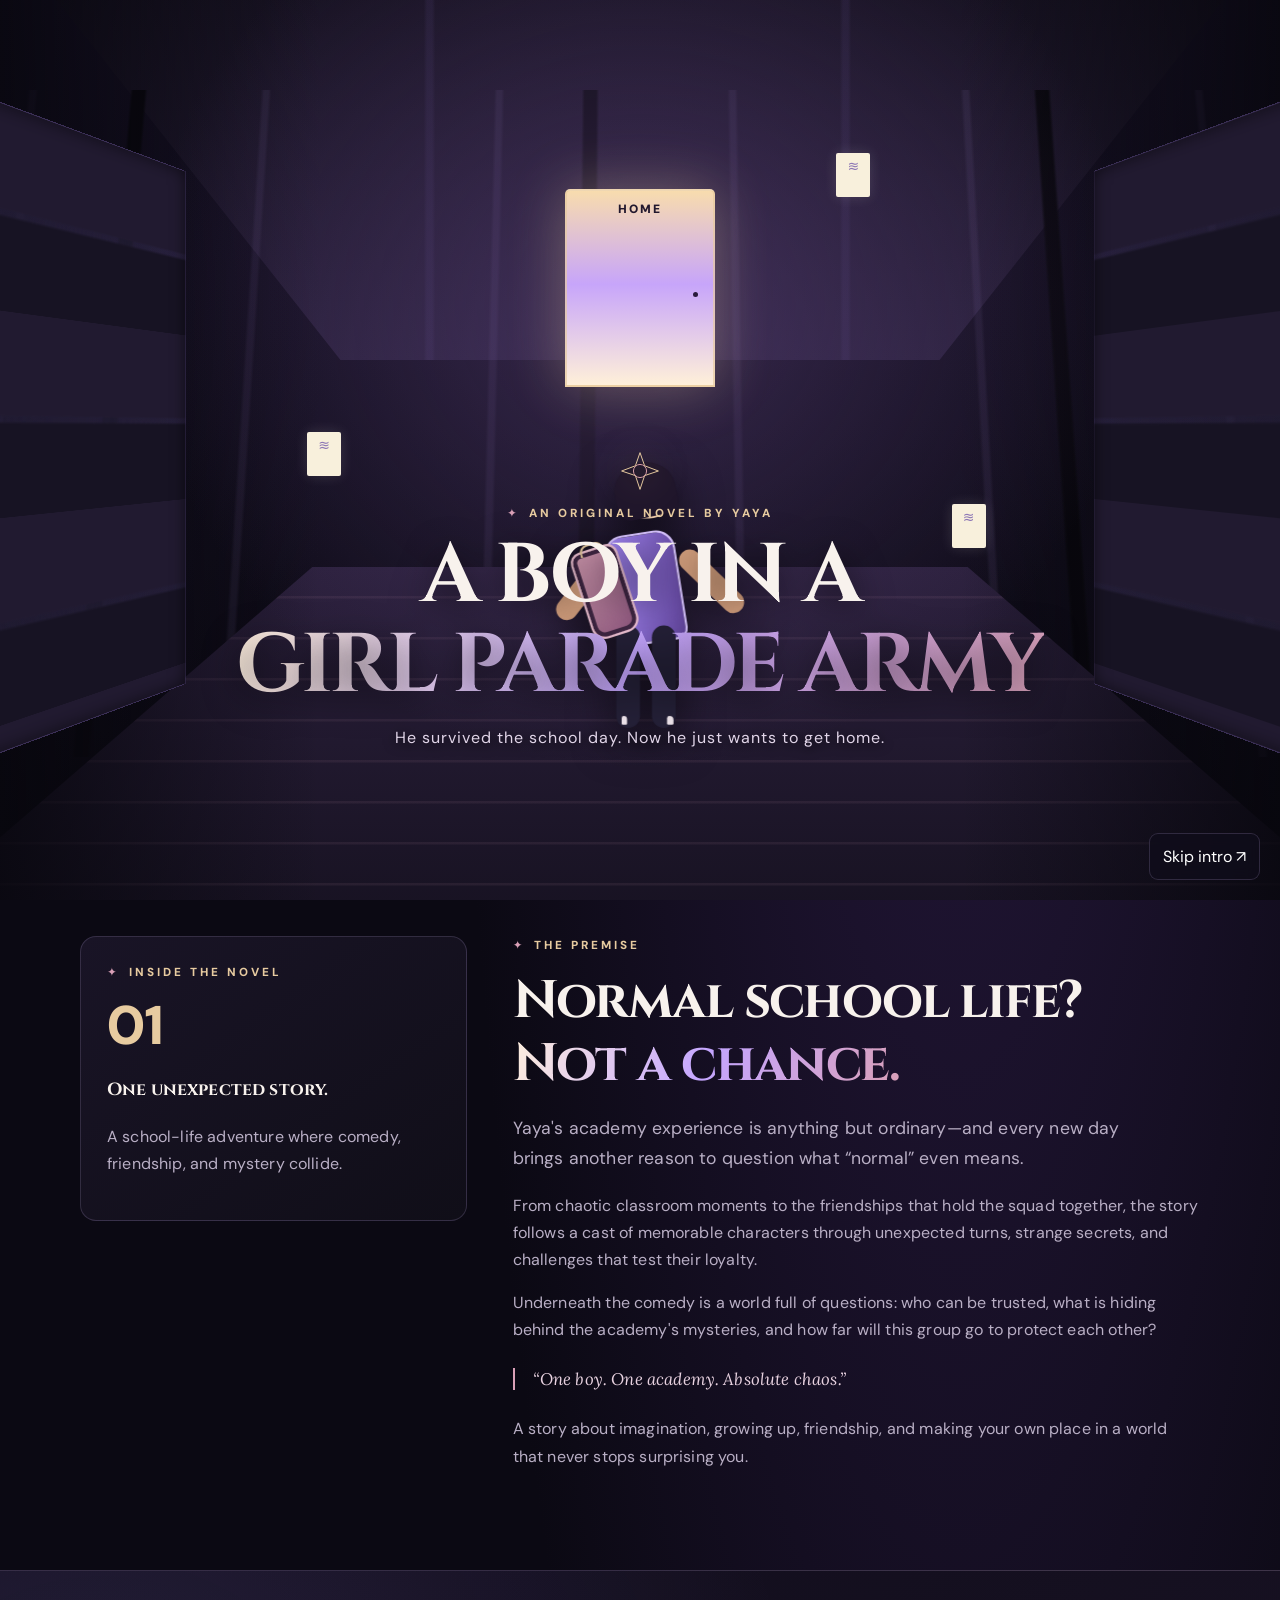
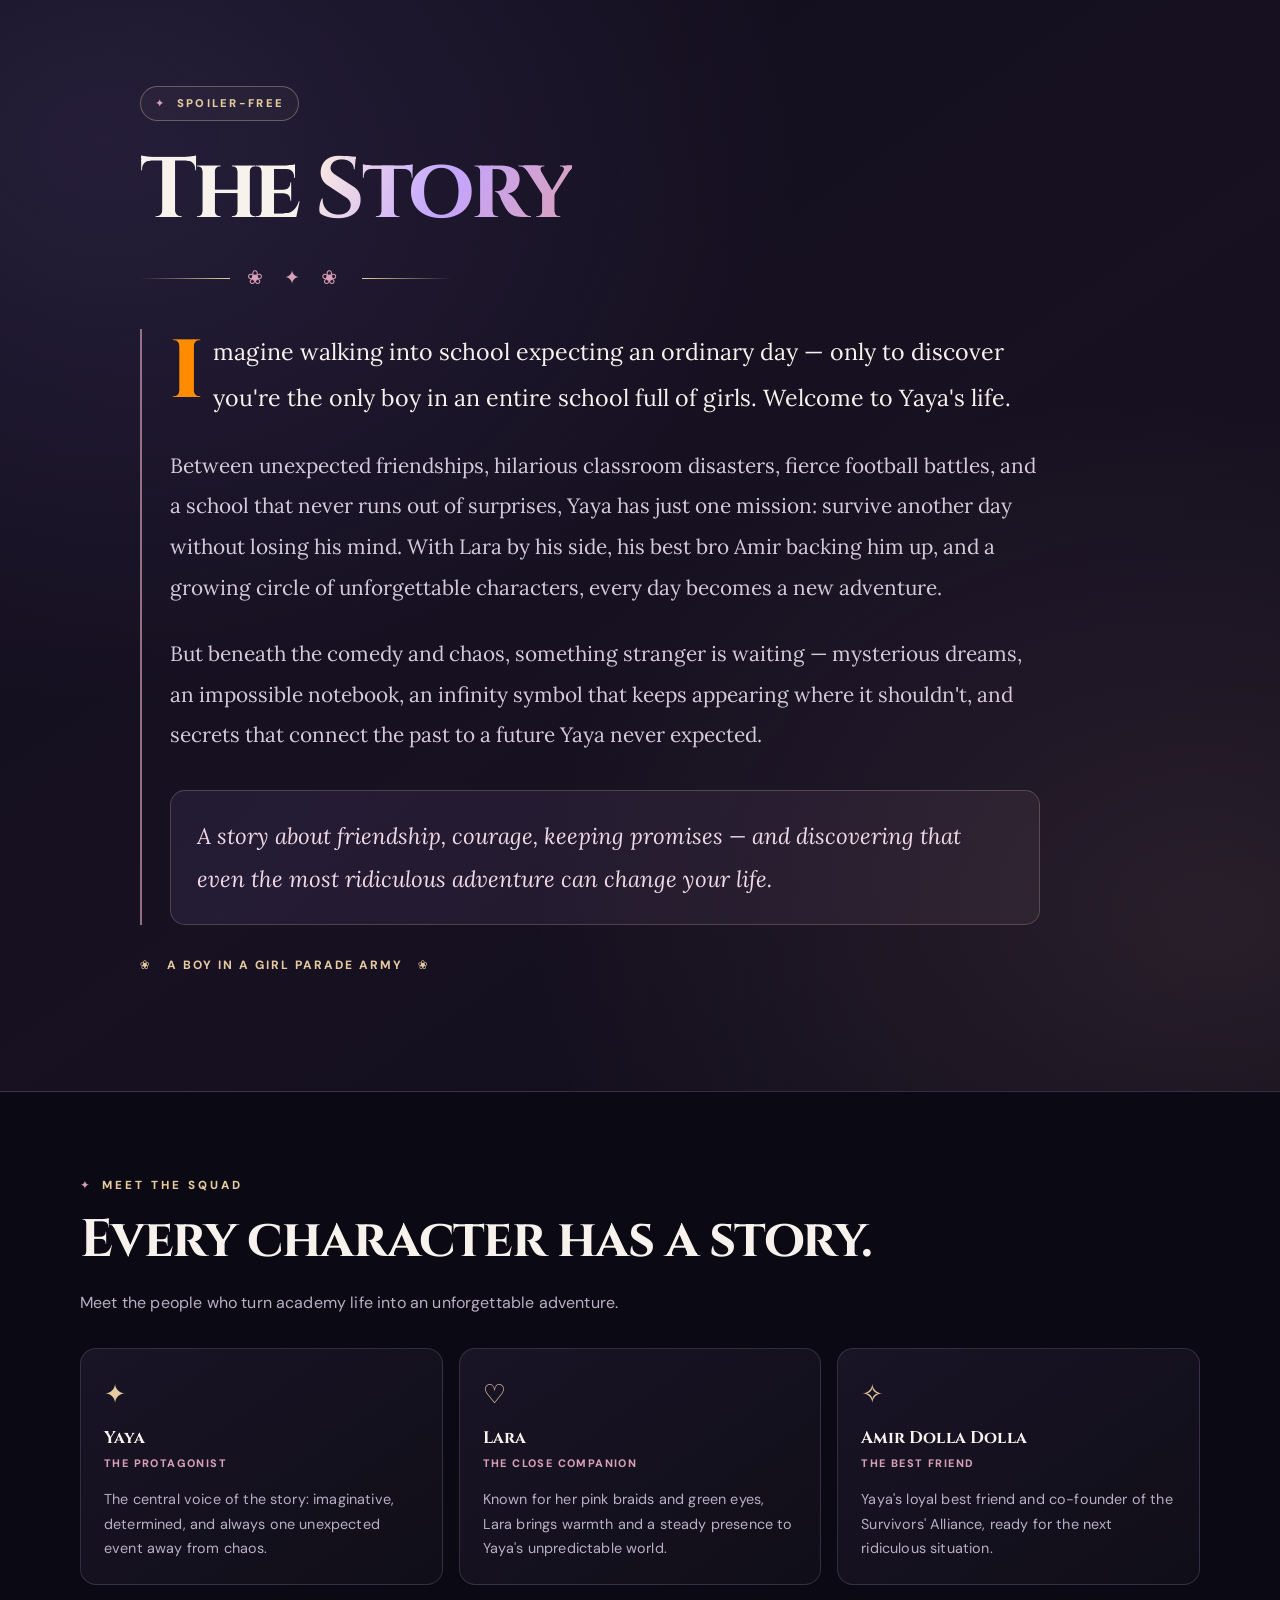
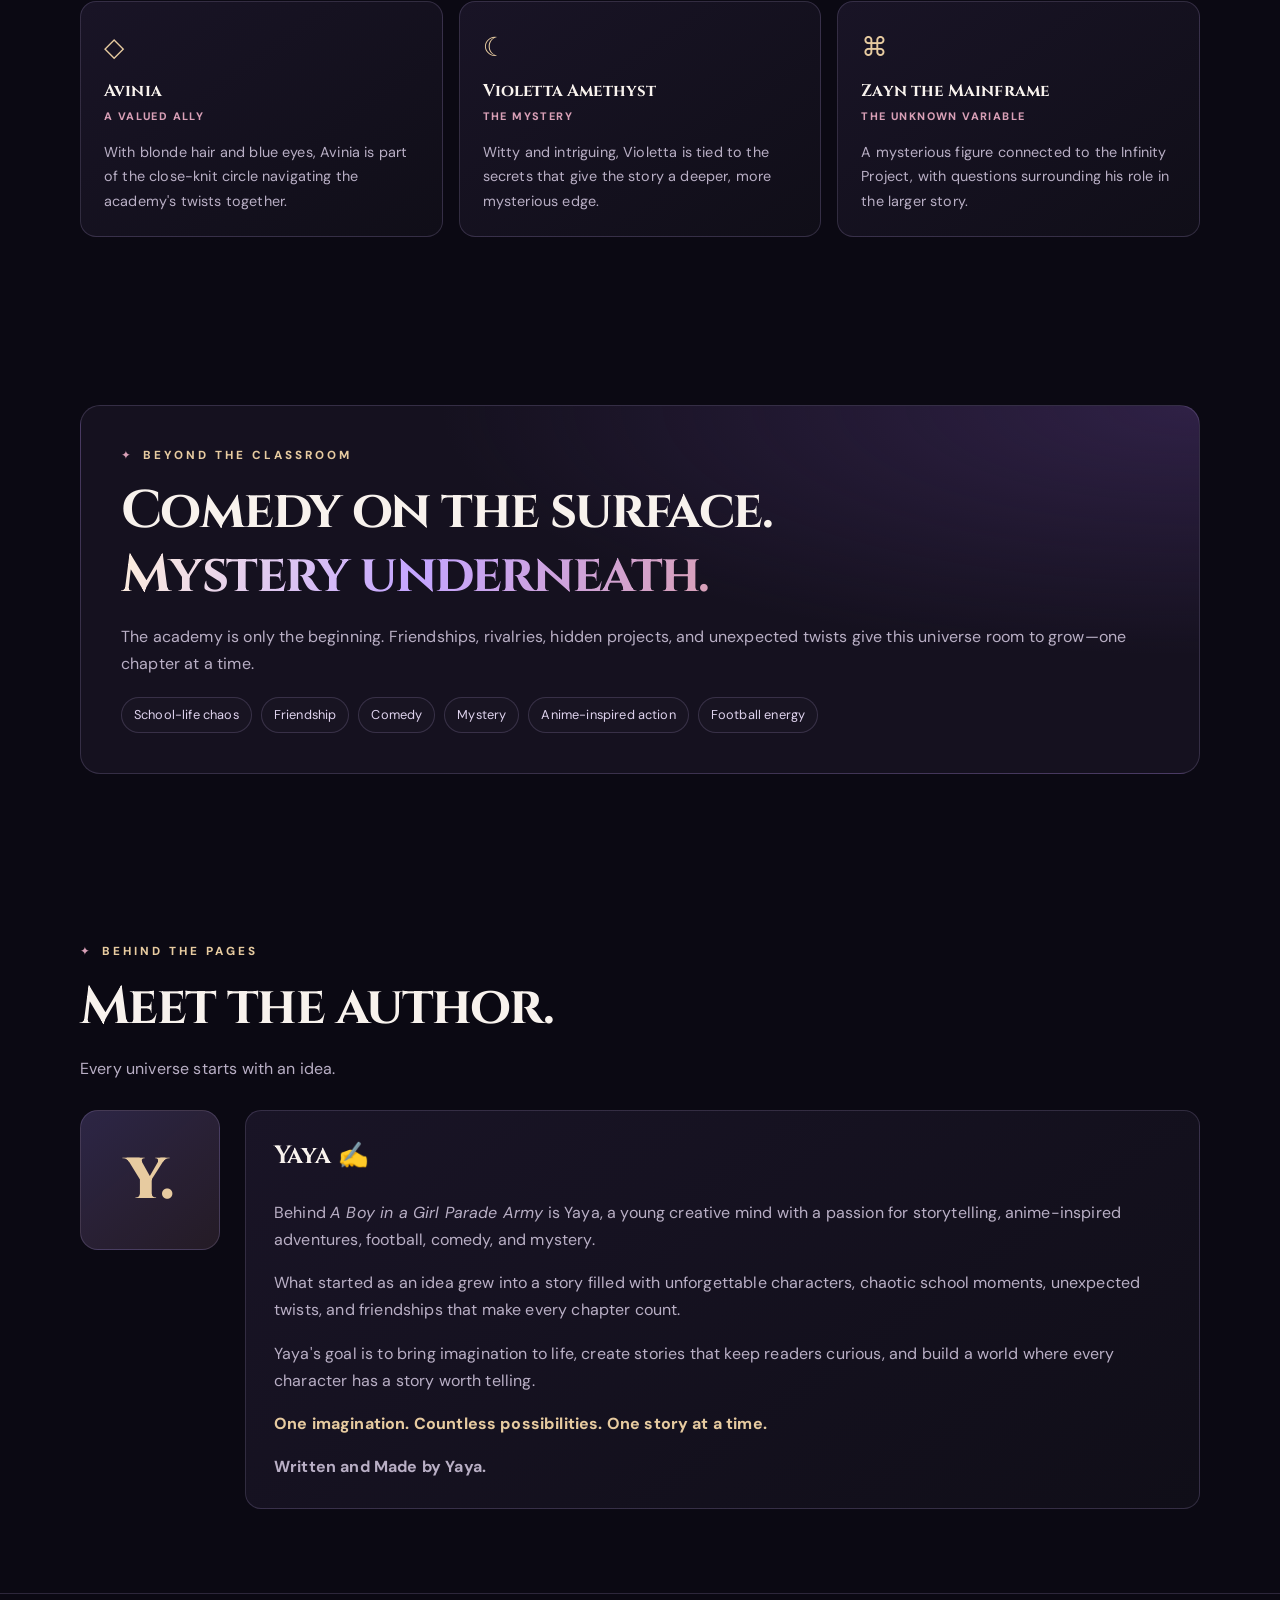
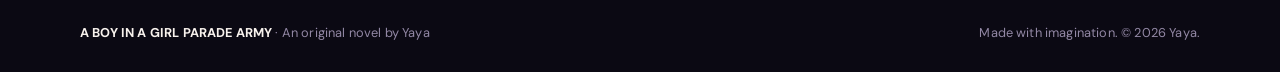
==== index.html @ f84a1a1e "Initial commit: A Boy in a Girl Parade Army" ====
<!doctype html>
<html lang="en">
<head>
  <meta charset="UTF-8">
  <meta name="viewport" content="width=device-width, initial-scale=1">
  <meta name="theme-color" content="#0b0913">
  <meta name="description" content="Enter A Boy in a Girl Parade Army, an original anime-inspired school-life, comedy, friendship and mystery novel by Yaya.">
  <meta property="og:type" content="website">
  <meta property="og:title" content="A Boy in a Girl Parade Army | Yaya">
  <meta property="og:description" content="One boy. One academy. Absolute chaos. Discover the story, meet the squad, and explore the mysteries behind the academy.">
  <meta property="og:image" content="cover.jpg">
  <meta name="color-scheme" content="dark">
  <title>A Boy in a Girl Parade Army | Yaya</title>
  <link rel="icon" type="image/svg+xml" href="data:image/svg+xml,%3Csvg xmlns='http://www.w3.org/2000/svg' viewBox='0 0 64 64'%3E%3Crect width='64' height='64' rx='16' fill='%230b0913'/%3E%3Crect x='1' y='1' width='62' height='62' rx='15' fill='none' stroke='%23e7cba0' stroke-opacity='.65'/%3E%3Cpath d='M32 20 C22 7 9 20 18 30 L32 44 L46 30 C55 20 42 7 32 20Z' fill='none' stroke='%23c7a5fa' stroke-width='4' stroke-linecap='round' stroke-linejoin='round'/%3E%3Cpath d='M32 13 L35 21 L43 24 L35 27 L32 35 L29 27 L21 24 L29 21Z' fill='%23e7cba0'/%3E%3Ccircle cx='47' cy='45' r='3' fill='%23e9a6cf'/%3E%3C/svg%3E">
  <link rel="preconnect" href="https://fonts.googleapis.com">
  <link rel="preconnect" href="https://fonts.gstatic.com" crossorigin>
  <link href="https://fonts.googleapis.com/css2?family=Cinzel:wght@500;600;700;800;900&family=DM+Sans:wght@400;500;600;700;800;900&family=Lora:ital,wght@0,400;0,500;0,600;0,700;1,400;1,500;1,600&display=swap" rel="stylesheet">
  <style>
    :root{color-scheme:dark;--bg:#0b0913;--panel:#15111f;--panel2:#1c1729;--purple:#a78bfa;--rose:#d9a0b7;--gold:#e7cba0;--text:#f8f2ed;--muted:#b9afc5;--border:rgba(215,190,255,.17);--display:'Cinzel',Georgia,serif;--story:'Lora',Georgia,serif;--ui:'DM Sans',system-ui,sans-serif;--max:1120px;--nav-h:78px}
    *,*::before,*::after{box-sizing:border-box}
    html{scroll-behavior:smooth;scroll-padding-top:calc(var(--nav-h) + 16px);scrollbar-width:thin;scrollbar-color:#b99aff #100d1b}
    body{margin:0;background:radial-gradient(ellipse at 75% 0%,#26183d 0,transparent 38%),var(--bg);color:var(--text);font-family:var(--ui);font-size:16px;line-height:1.7;letter-spacing:.01em;-webkit-font-smoothing:antialiased}
    body::selection{background:#ff8c42;color:#171717}::selection{background:#ff8c42;color:#171717}::-webkit-scrollbar{width:10px}::-webkit-scrollbar-track{background:#100d1b}::-webkit-scrollbar-thumb{background:linear-gradient(#a78bfa,#e9a6cf);border:2px solid #100d1b;border-radius:20px}
    a{color:inherit;text-decoration:none}button{font:inherit}button,a{-webkit-tap-highlight-color:transparent}button:focus-visible,a:focus-visible{outline:2px solid var(--gold);outline-offset:4px}img{max-width:100%}.container{width:min(var(--max),90%);margin-inline:auto}.skip-link{position:fixed;top:10px;left:10px;z-index:1000;padding:10px 14px;background:var(--gold);color:#17121e;border-radius:8px;transform:translateY(-160%)}.skip-link:focus{transform:translateY(0)}
    .reading-progress{position:fixed;inset:0 auto auto 0;width:0;height:3px;z-index:1000;background:linear-gradient(90deg,var(--purple),#f0abcf);box-shadow:0 0 12px #a78bfa80;pointer-events:none}
    header{position:sticky;top:0;z-index:100;background:rgba(11,9,19,.88);border-bottom:1px solid var(--border);backdrop-filter:blur(16px);-webkit-backdrop-filter:blur(16px)}nav{min-height:var(--nav-h);display:flex;align-items:center;justify-content:space-between;gap:24px}
    .logo{display:inline-flex;flex-direction:column;gap:0;font-family:var(--display);font-size:clamp(.7rem,1.25vw,.94rem);font-weight:900;line-height:1.25;letter-spacing:.105em;white-space:nowrap}.logo-top{color:var(--text)}.logo-bottom{color:var(--rose);font-size:.82em;letter-spacing:.2em}.navlinks{display:flex;align-items:center;gap:clamp(14px,2.2vw,27px);color:var(--muted);font-size:.87rem;font-weight:600}.navlinks a{transition:color .2s}.navlinks a:hover,.navlinks a[aria-current="location"]{color:var(--gold)}.menu{display:none;border:1px solid var(--border);border-radius:10px;padding:8px 12px;background:#ffffff06;color:var(--text);cursor:pointer}
    .hero{position:relative;padding:clamp(64px,9vw,110px) 0 90px;overflow:hidden}.hero::before{content:"";position:absolute;inset:0;pointer-events:none;background:radial-gradient(ellipse at 0 40%,rgba(167,139,250,.08),transparent 45%)}.hero-grid{position:relative;display:grid;grid-template-columns:1.15fr .85fr;gap:clamp(28px,5vw,64px);align-items:center}.eyebrow{color:var(--gold);text-transform:uppercase;letter-spacing:3px;font-size:.73rem;font-weight:800}.eyebrow::before{content:"✦";margin-right:9px;color:var(--rose)}h1,.intro-title,.section-title{font-family:var(--display);font-weight:700;text-wrap:balance}h1{font-size:clamp(2.6rem,6vw,5.4rem);line-height:1.08;letter-spacing:-.045em;margin:22px 0}.gradient{color:var(--purple);background:linear-gradient(110deg,#fff0dd,#c4a5ff,var(--rose));-webkit-background-clip:text;background-clip:text;-webkit-text-fill-color:transparent}.lead{color:var(--muted);font-size:clamp(1rem,1.4vw,1.1rem);max-width:610px}.actions{display:flex;gap:12px;flex-wrap:wrap;margin-top:28px}.btn{display:inline-flex;align-items:center;justify-content:center;gap:8px;padding:12px 18px;border:1px solid var(--border);border-radius:10px;font-weight:750;transition:transform .2s,border-color .2s,background .2s}.btn:hover{transform:translateY(-2px)}.primary{background:linear-gradient(120deg,#7951c8,#a078d6);border-color:transparent;color:white;box-shadow:0 8px 25px #7951c82c}.primary:hover{background:linear-gradient(120deg,#8a63d8,#b08ae2)}.secondary{background:rgba(255,255,255,.025)}.secondary:hover{border-color:#a78bfa88}.meta{color:var(--muted);font-size:.8rem;margin-top:26px}.cover-wrap{position:relative;display:grid;place-items:center;padding:24px}.cover-wrap::before{content:"";position:absolute;inset:6%;border-radius:50%;background:radial-gradient(circle,rgba(167,139,250,.27),transparent 68%);filter:blur(6px)}.cover{position:relative;width:min(100%,350px);aspect-ratio:2/3;border-radius:8px;overflow:hidden;border:1px solid rgba(231,203,160,.45);background:linear-gradient(145deg,#241936,#100d18);box-shadow:0 30px 75px #0009;transform:rotate(1.5deg);transition:transform .35s}.cover:hover{transform:rotate(0) translateY(-5px)}.cover img{width:100%;height:100%;object-fit:cover;display:block}.cover-fallback{display:none;position:absolute;inset:0;padding:28px;text-align:center;place-items:center;background:radial-gradient(circle at 50% 25%,#49306c,#100d18 68%)}.cover-fallback strong{font:800 clamp(1.5rem,3vw,2.2rem)/1.2 var(--display);display:block}.cover-fallback span{display:block;color:var(--gold);letter-spacing:3px;font-size:.7rem;margin-top:20px}
    section{padding:clamp(58px,7vw,84px) 0}.section-title{font-size:clamp(2rem,4.4vw,3.3rem);line-height:1.2;letter-spacing:-.03em;margin:14px 0}.section-intro{color:var(--muted);max-width:690px}.story-grid{display:grid;grid-template-columns:.72fr 1.28fr;gap:clamp(25px,4vw,46px);align-items:start}.info-box,.character,.author-box{border:1px solid var(--border);background:linear-gradient(145deg,#191426,#100e18);border-radius:16px}.info-box{padding:26px}.number{color:var(--gold);font-size:3.4rem;font-weight:850;line-height:1.2;margin-top:10px}.info-box h3{font-family:var(--display);font-size:1.1rem}.info-box p,p{color:var(--muted)}.quote{border-left:2px solid var(--rose);padding-left:18px;color:#e8d2e0;margin:25px 0;font:italic 1.05rem var(--story)}
    #blurb{position:relative;padding:clamp(70px,9vw,115px) 0;overflow:hidden;border-block:1px solid var(--border);background:radial-gradient(ellipse at 8% 15%,rgba(167,139,250,.13),transparent 42%),radial-gradient(ellipse at 95% 85%,rgba(217,160,169,.11),transparent 40%),linear-gradient(145deg,#100d1b,#171122 55%,#100d19)}.blurb-inner{max-width:1000px;margin-inline:auto}.blurb-label{display:inline-flex;align-items:center;gap:10px;padding:7px 14px;border:1px solid #e7cba059;border-radius:50px;color:var(--gold);background:#e7cba009;font-size:.7rem;font-weight:850;letter-spacing:2.3px;text-transform:uppercase}.blurb-label::before{content:"✦";color:var(--rose)}#blurb .section-title{margin:25px 0 18px;font-size:clamp(2.8rem,6.7vw,5.5rem);line-height:1.06;letter-spacing:-.04em}.blurb-divider{display:flex;align-items:center;gap:17px;width:fit-content;margin:25px 0 35px;color:var(--rose);font-size:1.2rem;letter-spacing:8px}.blurb-divider::before,.blurb-divider::after{content:"";width:clamp(30px,8vw,90px);height:1px;background:linear-gradient(90deg,transparent,var(--gold))}.blurb-divider::after{transform:rotate(180deg)}.blurb-copy{max-width:900px;padding-left:28px;border-left:2px solid #d9a0b7a6;font-family:var(--story)}.blurb-copy p{margin:0 0 26px;color:#d4cada;font-size:clamp(1.05rem,1.65vw,1.3rem);line-height:1.95;letter-spacing:0}.blurb-copy p:last-child{margin-bottom:0}.blurb-copy .blurb-opening{color:var(--text);font-size:clamp(1.15rem,2vw,1.45rem)}.orange-i{float:left;color:#ff8c00;font-family:var(--display);font-size:3.55em;font-weight:800;line-height:.95;margin:.06em .12em 0 0}.blurb-copy .blurb-ending{margin-top:34px;padding:23px 26px;border:1px solid #e7cba03b;border-radius:15px;color:#f0d8e5;background:linear-gradient(120deg,#a78bfa17,#d9a0a912);font-size:clamp(1.08rem,1.8vw,1.4rem);font-style:italic}.blurb-bottom{margin-top:30px;color:var(--gold);font-size:.75rem;font-weight:750;letter-spacing:2px;text-transform:uppercase}
    .characters{display:grid;grid-template-columns:repeat(3,minmax(0,1fr));gap:16px;margin-top:32px}.character{padding:23px;min-width:0;transition:transform .22s,border-color .22s,background .22s}.character:hover{transform:translateY(-4px);border-color:#a78bfa80;background:linear-gradient(145deg,#201832,#100e18)}.symbol{font-size:1.65rem;color:var(--gold)}.character h3,.author-box h3{font-family:var(--display);line-height:1.4}.character h3{font-size:1.05rem;margin:10px 0 4px}.role{font-size:.68rem;color:var(--rose);letter-spacing:1.4px;text-transform:uppercase;font-weight:800}.character p{font-size:.9rem;margin-bottom:0}.mystery{border:1px solid var(--border);border-radius:20px;padding:clamp(25px,4vw,40px);background:radial-gradient(ellipse at 100% 0%,#49306c80,transparent 48%),var(--panel)}.tags{display:flex;gap:9px;flex-wrap:wrap;margin-top:20px}.tag{border:1px solid var(--border);border-radius:30px;padding:6px 12px;color:#dfd3ee;font-size:.8rem;background:#ffffff04}.author-grid{display:grid;grid-template-columns:140px minmax(0,1fr);gap:25px;align-items:start;margin-top:28px}.monogram{aspect-ratio:1;display:grid;place-items:center;border-radius:18px;background:linear-gradient(140deg,#a78bfa38,#d9a0a920);border:1px solid var(--border);color:var(--gold);font:900 3.6rem var(--display)}.author-box{padding:28px}.author-box h3{margin-top:0;font-size:1.55rem}.author-box p:last-child{margin-bottom:0}footer{border-top:1px solid var(--border);padding:28px 0;font-size:.8rem;color:#9388a5}footer .container{display:flex;justify-content:space-between;gap:12px;flex-wrap:wrap}footer strong{color:var(--text)}
    /* Cinematic story splash: pack, run, escape the noise, finally get home */
    #intro{position:fixed;inset:0;z-index:500;display:grid;place-items:center;overflow:hidden;text-align:center;padding:clamp(18px,4vw,36px);background:#090811;isolation:isolate;transition:opacity .7s,visibility .7s}
    #intro.done{opacity:0;visibility:hidden;pointer-events:none}
    .intro-scene{position:absolute;inset:0;overflow:hidden;background:linear-gradient(180deg,#171126 0%,#100d1a 62%,#08070e 100%);z-index:-1}
    .hall-glow{position:absolute;inset:0;background:radial-gradient(ellipse at 50% 34%,#59407888,transparent 55%),linear-gradient(90deg,#08070ed9,transparent 25%,transparent 75%,#08070ed9)}
    .hall-ceiling{position:absolute;left:-15%;right:-15%;top:-35%;height:75%;background:repeating-linear-gradient(90deg,transparent 0 12%,#a78bfa12 12.2% 12.5%,transparent 12.7% 25%),linear-gradient(#08070c,#29203b);clip-path:polygon(0 0,100% 0,68% 100%,32% 100%)}
    .hall-floor{position:absolute;left:-30%;right:-30%;bottom:-30%;height:67%;background:repeating-linear-gradient(0deg,transparent 0 38px,#d9a0b715 39px 41px),linear-gradient(180deg,#2b203c,#09080f);clip-path:polygon(34% 0,66% 0,100% 100%,0 100%);animation:floorRush 1.05s linear infinite}
    .hallway-doors{position:absolute;inset:8% -10% 18%;background:repeating-linear-gradient(90deg,transparent 0 8%,#c4a5ff14 8.2% 8.5%,transparent 8.7% 16%),repeating-linear-gradient(90deg,transparent 0 15%,#08070c 15.2% 16%,transparent 16.2% 31%);transform:perspective(320px) rotateX(3deg);animation:doorsRush 1.8s linear infinite}
    .exit-door{position:absolute;left:50%;top:21%;width:clamp(72px,13vw,150px);height:clamp(105px,22vh,220px);transform:translateX(-50%);border:2px solid #e7cba0aa;border-radius:5px 5px 0 0;background:linear-gradient(180deg,#f8dcae,#c7a5fa 48%,#fff0d9);box-shadow:0 0 55px #e7cba055;animation:homeDoor 7.4s both}
    .exit-door:before{content:"HOME";position:absolute;top:10px;left:0;right:0;color:#22182e;font:900 clamp(8px,1.1vw,12px) var(--ui);letter-spacing:2px}
    .exit-door:after{content:"";position:absolute;right:10%;top:52%;width:5px;height:5px;border-radius:50%;background:#2a1b3c}
    .locker{position:absolute;top:15%;bottom:20%;width:18%;border:1px solid #a78bfa32;background:repeating-linear-gradient(180deg,#211a30 0 16%,#a78bfa24 16.4% 17%,#171323 17.5% 32%);box-shadow:inset 0 0 18px #0008}
    .locker.left{left:-2%;transform:perspective(240px) rotateY(17deg)}.locker.right{right:-2%;transform:perspective(240px) rotateY(-17deg)}
    .thought{position:absolute;top:15%;padding:8px 13px;border:1px solid #d9a0b76b;border-radius:18px;background:#130f20d9;color:#f8eaf3;font-size:clamp(.62rem,1.3vw,.85rem);font-weight:800;letter-spacing:1px;box-shadow:0 8px 30px #0006;animation:thoughtPanic 5.8s both}
    .thought.one{left:9%;--tilt:-9deg}.thought.two{right:8%;top:29%;--tilt:8deg;animation-delay:.5s}.thought.three{left:15%;top:43%;--tilt:5deg;animation-delay:1s}
    .runner{position:absolute;left:50%;bottom:17%;width:clamp(80px,15vw,150px);height:clamp(150px,30vh,270px);transform:translateX(-50%);animation:runnerEscape 7.4s both;filter:drop-shadow(0 12px 20px #0009)}
    .runner-head{position:absolute;z-index:3;left:38%;top:2%;width:31%;aspect-ratio:1;border-radius:46% 48% 44% 45%;background:#d6a17f;border:2px solid #f4d0ad;box-shadow:inset -7px -3px #8d5a59}
    .runner-hair{position:absolute;z-index:4;left:34%;top:0;width:38%;height:19%;border-radius:55% 55% 20% 25%;background:#20162b;transform:rotate(-12deg)}
    .runner-body{position:absolute;left:31%;top:24%;width:44%;height:38%;border-radius:18px 18px 10px 10px;background:linear-gradient(100deg,#a78bfa,#62459c);border:2px solid #d8c4ff;transform:rotate(-9deg)}
    .runner-bag{position:absolute;z-index:2;left:13%;top:29%;width:30%;height:31%;border-radius:10px 10px 13px 13px;background:linear-gradient(135deg,#d9a0b7,#8d557d);border:2px solid #f2c5d7;transform:rotate(-18deg);box-shadow:inset 0 0 0 4px #402744}
    .runner-bag:before{content:"";position:absolute;left:23%;right:23%;top:-9%;height:14%;border:2px solid #e7cba0;border-bottom:0;border-radius:8px 8px 0 0}
    .runner-arm{position:absolute;top:31%;width:13%;height:28%;border-radius:20px;background:#d6a17f;transform-origin:top center}
    .runner-arm.left{left:25%;transform:rotate(38deg);animation:armLeft .38s ease-in-out infinite alternate}.runner-arm.right{right:18%;transform:rotate(-46deg);animation:armRight .38s ease-in-out infinite alternate}
    .runner-leg{position:absolute;top:56%;width:15%;height:35%;border-radius:12px;background:#242037;transform-origin:top center}.runner-leg.left{left:35%;animation:legLeft .36s ease-in-out infinite alternate}.runner-leg.right{left:57%;animation:legRight .36s ease-in-out infinite alternate}
    .runner-shoe{position:absolute;bottom:3%;width:24%;height:8%;border-radius:9px 15px 5px 5px;background:#f0e6ed}.runner-shoe.left{left:24%}.runner-shoe.right{right:11%}
    .flying-paper{position:absolute;width:clamp(18px,3vw,34px);height:clamp(24px,4vw,44px);background:#f8f0dc;border-radius:2px;box-shadow:0 0 14px #fff2;animation:paperFly 2.2s ease-in-out infinite}
    .flying-paper:after{content:"≋";color:#8d77b5;font-size:14px;display:block;margin-top:2px}
    .paper-a{left:24%;top:48%;animation-delay:-.7s}.paper-b{right:23%;top:56%;animation-delay:-1.4s}.paper-c{right:32%;top:17%;animation-delay:-.2s}
    .packing-card{position:absolute;left:50%;top:50%;width:min(84vw,560px);transform:translate(-50%,-50%);padding:16px 22px;border:1px solid #d9a0b75c;border-radius:16px;background:#0c0917df;backdrop-filter:blur(10px);box-shadow:0 20px 70px #0008;animation:packingBeat 7.4s both}
    .packing-card .packing-label{color:var(--gold);font-size:.7rem;font-weight:900;letter-spacing:3px;text-transform:uppercase}
    .packing-card .packing-line{margin-top:5px;color:#fff0f5;font:800 clamp(1.15rem,3vw,2rem)/1.25 var(--display);letter-spacing:.02em}
    .packing-card .packing-small{margin-top:5px;color:#c8bbd8;font-size:.78rem;letter-spacing:.7px}
    .intro-inner{position:relative;z-index:5;max-width:900px;padding-top:min(37vh,300px);opacity:0;animation:titleArrive 7.4s both}
    .intro-icon{width:42px;height:42px;color:var(--gold);margin-bottom:4px;filter:drop-shadow(0 0 18px #e7cba080)}
    .intro-title{font-size:clamp(2rem,7.4vw,5.2rem);line-height:1.08;letter-spacing:-.04em;margin:8px 0 12px;text-shadow:0 8px 35px #0009}
    .intro-sub{color:#e1d5e8;letter-spacing:1px;text-shadow:0 2px 12px #000}
    .skip{position:absolute;z-index:10;right:20px;bottom:20px;background:#100d1bcc;color:white;border:1px solid var(--border);border-radius:9px;padding:9px 13px;cursor:pointer;backdrop-filter:blur(8px)}
    @keyframes floorRush{from{background-position:0 0}to{background-position:0 82px}}
    @keyframes doorsRush{0%{transform:perspective(320px) rotateX(3deg) scale(1)}100%{transform:perspective(320px) rotateX(3deg) scale(1.12)}}
    @keyframes homeDoor{0%,58%{opacity:0;transform:translateX(-50%) scale(.55)}72%{opacity:1;transform:translateX(-50%) scale(1.15)}100%{opacity:1;transform:translateX(-50%) scale(1)}}
    @keyframes runnerEscape{0%,16%{transform:translateX(-50%) translateY(8px) scale(.82);opacity:0}24%{opacity:1}35%,60%{transform:translateX(-50%) translateY(0) scale(1)}78%{transform:translateX(-50%) translateY(-8px) scale(1.08)}100%{transform:translateX(-50%) translateY(-4px) scale(1.08)}}
    @keyframes armLeft{to{transform:rotate(-35deg)}}@keyframes armRight{to{transform:rotate(30deg)}}@keyframes legLeft{to{transform:rotate(-32deg)}}@keyframes legRight{to{transform:rotate(38deg)}}
    @keyframes paperFly{0%,100%{transform:translate(0,0) rotate(0);opacity:.15}50%{transform:translate(-38px,-55px) rotate(35deg);opacity:1}}
    @keyframes thoughtPanic{0%,15%{opacity:0;transform:scale(.65) rotate(var(--tilt,0deg))}25%,60%{opacity:1;transform:scale(1) rotate(var(--tilt,0deg))}78%,100%{opacity:0;transform:scale(.75) rotate(var(--tilt,0deg))}}
    @keyframes packingBeat{0%,15%{opacity:1;transform:translate(-50%,-50%) scale(1)}22%,35%{opacity:0;transform:translate(-50%,-50%) scale(.88)}100%{opacity:0;transform:translate(-50%,-50%) scale(.88)}}
    @keyframes titleArrive{0%,68%{opacity:0;transform:translateY(24px) scale(.96)}80%,100%{opacity:1;transform:translateY(0) scale(1)}}
    @media(max-width:620px){.packing-card{top:43%;padding:13px 15px}.intro-inner{padding-top:46vh}.intro-icon{width:32px;height:32px}.thought.one{left:4%}.thought.two{right:4%}.thought.three{left:6%}.runner{bottom:16%}.intro-title{font-size:clamp(1.8rem,8.2vw,3.3rem)}}
    @media(prefers-reduced-motion:reduce){#intro .hall-floor,#intro .hallway-doors,#intro .exit-door,#intro .runner,#intro .thought,#intro .flying-paper,#intro .packing-card,#intro .intro-inner,#intro .runner-arm,#intro .runner-leg{animation:none!important}#intro .packing-card{opacity:0}#intro .intro-inner{opacity:1;transform:none}}

    .reveal{opacity:0;transform:translateY(14px);transition:opacity .65s ease,transform .65s ease}.reveal.show{opacity:1;transform:none}
    @media(max-width:850px){:root{--nav-h:72px}.hero-grid{grid-template-columns:1fr;gap:28px}.hero-copy{max-width:720px}.cover-wrap{max-width:450px;margin:auto}.story-grid{grid-template-columns:1fr}.info-box{max-width:none}.characters{grid-template-columns:repeat(2,minmax(0,1fr))}.navlinks{gap:14px;font-size:.8rem}}
    @media(max-width:620px){.container{width:91%}.logo{font-size:.66rem;letter-spacing:.08em}.logo-bottom{letter-spacing:.14em}.menu{display:block;flex-shrink:0}.navlinks{display:none;position:absolute;top:calc(var(--nav-h) - 1px);left:0;right:0;padding:20px 5%;background:rgba(11,9,19,.98);border-bottom:1px solid var(--border);flex-direction:column;align-items:stretch;gap:0;font-size:.95rem}.navlinks.open{display:flex}.navlinks a{padding:10px 0}.hero{padding:55px 0}.hero-grid{gap:22px}h1{font-size:clamp(2.25rem,10.5vw,3.6rem);letter-spacing:-.04em}.cover-wrap{padding:14px}.cover{width:min(78%,320px)}section{padding:58px 0}.section-title{letter-spacing:-.025em}.characters{grid-template-columns:1fr}.author-grid{grid-template-columns:1fr}.monogram{width:100px}.mystery{padding:25px}#blurb{padding:65px 0 75px}#blurb .section-title{letter-spacing:-.03em}.blurb-copy{padding-left:18px}.blurb-copy p{font-size:1.04rem;line-height:1.85;margin-bottom:22px}.blurb-copy .blurb-opening{font-size:1.16rem}.orange-i{font-size:3.1em}.blurb-copy .blurb-ending{padding:18px}.author-box{padding:22px}footer .container{display:block}footer .container span{display:block;margin:5px 0}}
    @media(max-width:360px){.logo{font-size:.58rem}.logo-bottom{letter-spacing:.1em}.actions .btn{width:100%}.intro-title{letter-spacing:-.05em}}
    @media(prefers-reduced-motion:reduce){*,*::before,*::after{animation:none!important;scroll-behavior:auto!important;transition:none!important}.reveal{opacity:1;transform:none}.cover{transform:none}}
  </style>
</head>
<body>
  <a class="skip-link" href="#main">Skip to content</a>
  <div class="reading-progress" id="readingProgress" aria-hidden="true"></div>
  <div id="intro" aria-label="Cinematic intro: Yaya packs his bag, races through the school, and finally gets home">
    <div class="intro-scene" aria-hidden="true">
      <div class="hall-ceiling"></div><div class="hallway-doors"></div><div class="hall-floor"></div><div class="hall-glow"></div>
      <div class="locker left"></div><div class="locker right"></div><div class="exit-door"></div>
      <div class="thought one">HOME. NOW.</div><div class="thought two">WHY IS IT SO LOUD?</div><div class="thought three">JUST GET TO THE EXIT!</div>
      <div class="flying-paper paper-a"></div><div class="flying-paper paper-b"></div><div class="flying-paper paper-c"></div>
      <div class="runner">
        <div class="runner-bag"></div><div class="runner-head"></div><div class="runner-hair"></div><div class="runner-body"></div>
        <div class="runner-arm left"></div><div class="runner-arm right"></div><div class="runner-leg left"><div class="runner-shoe left"></div></div><div class="runner-leg right"><div class="runner-shoe right"></div></div>
      </div>
      <div class="packing-card"><div class="packing-label">MISSION: GET HOME</div><div class="packing-line">PACK THE BAG. RUN FOR IT.</div><div class="packing-small">Books? Check. Phone? Check. Sanity? ...loading.</div></div>
    </div>
    <div class="intro-inner">
      <svg class="intro-icon" viewBox="0 0 64 64" fill="none" aria-hidden="true"><path d="M32 4 39 24 60 32 39 39 32 60 25 39 4 32 25 24 32 4Z" stroke="currentColor" stroke-width="1.5"/><circle cx="32" cy="32" r="10" stroke="#d9a0a9" stroke-width="1.5"/></svg>
      <div class="eyebrow">An original novel by Yaya</div><h2 class="intro-title">A BOY IN A<br><span class="gradient">GIRL PARADE ARMY</span></h2><div class="intro-sub">He survived the school day. Now he just wants to get home.</div>
    </div>
    <button class="skip" id="skip" type="button">Skip intro ↗</button>
  </div>
  <header><nav class="container" aria-label="Main navigation">
    <a class="logo" href="#home" aria-label="A Boy in a Girl Parade Army — Home"><span class="logo-top">A BOY IN A</span><span class="logo-bottom">GIRL PARADE ARMY</span></a>
    <button class="menu" id="menu" type="button" aria-expanded="false" aria-controls="links">Menu ☰</button>
    <div class="navlinks" id="links"><a href="#story">The Story</a><a href="#blurb">The Blurb</a><a href="#characters">Characters</a><a href="#world">The World</a><a href="#author">The Author</a></div>
  </nav></header>
  <main id="main">
    <section class="hero" id="home"><div class="container hero-grid">
      <div class="hero-copy reveal"><div class="eyebrow">An anime-inspired novel</div><h1>A BOY IN A <span class="gradient">GIRL PARADE ARMY</span></h1><p class="lead">One boy. One academy. Absolute chaos. Step into a story of unpredictable school days, unforgettable friendships, hilarious moments, and mysteries waiting to be uncovered.</p><div class="actions"><a class="btn primary" href="#story">Explore the story <span aria-hidden="true">↗</span></a><a class="btn secondary" href="#characters">Meet the characters</a></div><div class="meta">✦ Original story &nbsp;·&nbsp; Anime-inspired &nbsp;·&nbsp; Created by Yaya</div></div>
      <div class="cover-wrap reveal"><div class="cover"><img id="coverImage" src="cover.jpg" alt="Cover artwork for A Boy in a Girl Parade Army" width="900" height="1350"><div class="cover-fallback" id="coverFallback"><div><strong>A BOY IN A<br><span class="gradient">GIRL PARADE ARMY</span></strong><span>AN ORIGINAL NOVEL BY YAYA</span></div></div></div></div>
    </div></section>
    <section id="story"><div class="container story-grid">
      <aside class="info-box reveal"><div class="eyebrow">Inside the novel</div><div class="number">01</div><h3>One unexpected story.</h3><p>A school-life adventure where comedy, friendship, and mystery collide.</p></aside>
      <div class="reveal"><div class="eyebrow">The premise</div><h2 class="section-title">Normal school life?<br><span class="gradient">Not a chance.</span></h2><p class="lead">Yaya's academy experience is anything but ordinary—and every new day brings another reason to question what “normal” even means.</p><p>From chaotic classroom moments to the friendships that hold the squad together, the story follows a cast of memorable characters through unexpected turns, strange secrets, and challenges that test their loyalty.</p><p>Underneath the comedy is a world full of questions: who can be trusted, what is hiding behind the academy's mysteries, and how far will this group go to protect each other?</p><div class="quote">“One boy. One academy. Absolute chaos.”</div><p>A story about imagination, growing up, friendship, and making your own place in a world that never stops surprising you.</p></div>
    </div></section>
    <section id="blurb" aria-labelledby="blurb-title"><div class="container"><div class="blurb-inner reveal"><div class="blurb-label">Spoiler-free</div><h2 class="section-title" id="blurb-title">The <span class="gradient">Story</span></h2><div class="blurb-divider" aria-hidden="true">❀ ✦ ❀</div><div class="blurb-copy">
      <p class="blurb-opening"><span class="orange-i" aria-hidden="true">I</span><span class="sr-only" style="position:absolute;width:1px;height:1px;padding:0;margin:-1px;overflow:hidden;clip:rect(0,0,0,0);white-space:nowrap;border:0">I</span>magine walking into school expecting an ordinary day — only to discover you're the only boy in an entire school full of girls. Welcome to Yaya's life.</p>
      <p>Between unexpected friendships, hilarious classroom disasters, fierce football battles, and a school that never runs out of surprises, Yaya has just one mission: survive another day without losing his mind. With Lara by his side, his best bro Amir backing him up, and a growing circle of unforgettable characters, every day becomes a new adventure.</p>
      <p>But beneath the comedy and chaos, something stranger is waiting — mysterious dreams, an impossible notebook, an infinity symbol that keeps appearing where it shouldn't, and secrets that connect the past to a future Yaya never expected.</p>
      <p class="blurb-ending">A story about friendship, courage, keeping promises — and discovering that even the most ridiculous adventure can change your life.</p>
    </div><div class="blurb-bottom">❀ &nbsp; A Boy in a Girl Parade Army &nbsp; ❀</div></div></div></section>
    <section id="characters"><div class="container"><div class="reveal"><div class="eyebrow">Meet the squad</div><h2 class="section-title">Every character has a story.</h2><p class="section-intro">Meet the people who turn academy life into an unforgettable adventure.</p></div><div class="characters">
      <article class="character reveal"><div class="symbol" aria-hidden="true">✦</div><h3>Yaya</h3><div class="role">The protagonist</div><p>The central voice of the story: imaginative, determined, and always one unexpected event away from chaos.</p></article>
      <article class="character reveal"><div class="symbol" aria-hidden="true">♡</div><h3>Lara</h3><div class="role">The close companion</div><p>Known for her pink braids and green eyes, Lara brings warmth and a steady presence to Yaya's unpredictable world.</p></article>
      <article class="character reveal"><div class="symbol" aria-hidden="true">✧</div><h3>Amir Dolla Dolla</h3><div class="role">The best friend</div><p>Yaya's loyal best friend and co-founder of the Survivors' Alliance, ready for the next ridiculous situation.</p></article>
      <article class="character reveal"><div class="symbol" aria-hidden="true">◇</div><h3>Avinia</h3><div class="role">A valued ally</div><p>With blonde hair and blue eyes, Avinia is part of the close-knit circle navigating the academy's twists together.</p></article>
      <article class="character reveal"><div class="symbol" aria-hidden="true">☾</div><h3>Violetta Amethyst</h3><div class="role">The mystery</div><p>Witty and intriguing, Violetta is tied to the secrets that give the story a deeper, more mysterious edge.</p></article>
      <article class="character reveal"><div class="symbol" aria-hidden="true">⌘</div><h3>Zayn the Mainframe</h3><div class="role">The unknown variable</div><p>A mysterious figure connected to the Infinity Project, with questions surrounding his role in the larger story.</p></article>
    </div></div></section>
    <section id="world"><div class="container"><div class="mystery reveal"><div class="eyebrow">Beyond the classroom</div><h2 class="section-title">Comedy on the surface.<br><span class="gradient">Mystery underneath.</span></h2><p>The academy is only the beginning. Friendships, rivalries, hidden projects, and unexpected twists give this universe room to grow—one chapter at a time.</p><div class="tags"><span class="tag">School-life chaos</span><span class="tag">Friendship</span><span class="tag">Comedy</span><span class="tag">Mystery</span><span class="tag">Anime-inspired action</span><span class="tag">Football energy</span></div></div></div></section>
    <section id="author"><div class="container"><div class="reveal"><div class="eyebrow">Behind the pages</div><h2 class="section-title">Meet the author.</h2><p class="section-intro">Every universe starts with an idea.</p></div><div class="author-grid reveal"><div class="monogram" aria-hidden="true">Y.</div><div class="author-box"><h3>Yaya ✍️</h3><p>Behind <em>A Boy in a Girl Parade Army</em> is Yaya, a young creative mind with a passion for storytelling, anime-inspired adventures, football, comedy, and mystery.</p><p>What started as an idea grew into a story filled with unforgettable characters, chaotic school moments, unexpected twists, and friendships that make every chapter count.</p><p>Yaya's goal is to bring imagination to life, create stories that keep readers curious, and build a world where every character has a story worth telling.</p><p style="color:var(--gold);font-weight:750">One imagination. Countless possibilities. One story at a time.</p><p><strong>Written and Made by Yaya.</strong></p></div></div></div></section>
  </main>
  <footer><div class="container"><span><strong>A BOY IN A GIRL PARADE ARMY</strong> · An original novel by Yaya</span><span>Made with imagination. © <span id="year"></span> Yaya.</span></div></footer>
  <script>
    (()=>{'use strict';
      const intro=document.getElementById('intro');const skip=document.getElementById('skip');const reduceMotion=window.matchMedia('(prefers-reduced-motion: reduce)').matches;let introTimer;
      function closeIntro(){intro.classList.add('done');if(introTimer)clearTimeout(introTimer)}
      // Show the splash screen on every page load, then dismiss it automatically.
      // Reduced-motion preferences disable animation, not the splash screen itself.
      if(!intro.classList.contains('done'))introTimer=setTimeout(closeIntro,reduceMotion?3200:7400);
      skip.addEventListener('click',closeIntro);document.addEventListener('keydown',event=>{if(event.key==='Escape'&&!intro.classList.contains('done'))closeIntro()});
      const menu=document.getElementById('menu');const links=document.getElementById('links');
      function setMenu(open){links.classList.toggle('open',open);menu.setAttribute('aria-expanded',String(open));menu.textContent=open?'Close ✕':'Menu ☰'}
      menu.addEventListener('click',()=>setMenu(!links.classList.contains('open')));links.querySelectorAll('a').forEach(link=>link.addEventListener('click',()=>setMenu(false)));
      document.addEventListener('click',event=>{if(!links.contains(event.target)&&!menu.contains(event.target))setMenu(false)});
      const progress=document.getElementById('readingProgress');let ticking=false;
      function updateProgress(){const max=document.documentElement.scrollHeight-window.innerHeight;const percent=max>0?(window.scrollY/max)*100:0;progress.style.width=`${Math.min(100,Math.max(0,percent))}%`;ticking=false}
      function requestProgress(){if(!ticking){window.requestAnimationFrame(updateProgress);ticking=true}}
      window.addEventListener('scroll',requestProgress,{passive:true});window.addEventListener('resize',requestProgress);updateProgress();
      document.getElementById('year').textContent=new Date().getFullYear();
      const cover=document.getElementById('coverImage');const fallback=document.getElementById('coverFallback');cover.addEventListener('error',()=>{cover.style.display='none';fallback.style.display='grid'});cover.addEventListener('load',()=>{cover.style.display='block';fallback.style.display='none'});
      const revealItems=document.querySelectorAll('.reveal');if('IntersectionObserver'in window&&!reduceMotion){const observer=new IntersectionObserver(entries=>entries.forEach(entry=>{if(entry.isIntersecting){entry.target.classList.add('show');observer.unobserve(entry.target)}}),{threshold:.12});revealItems.forEach(item=>observer.observe(item))}else{revealItems.forEach(item=>item.classList.add('show'))}
      const navLinks=[...document.querySelectorAll('.navlinks a')];const sections=navLinks.map(link=>document.querySelector(link.getAttribute('href'))).filter(Boolean);if('IntersectionObserver'in window){const sectionObserver=new IntersectionObserver(entries=>entries.forEach(entry=>{if(entry.isIntersecting){navLinks.forEach(link=>{if(link.getAttribute('href')==='#'+entry.target.id)link.setAttribute('aria-current','location');else link.removeAttribute('aria-current')})}}),{rootMargin:'-25% 0px -65% 0px'});sections.forEach(section=>sectionObserver.observe(section))}
    })();
  </script>
</body>
</html>
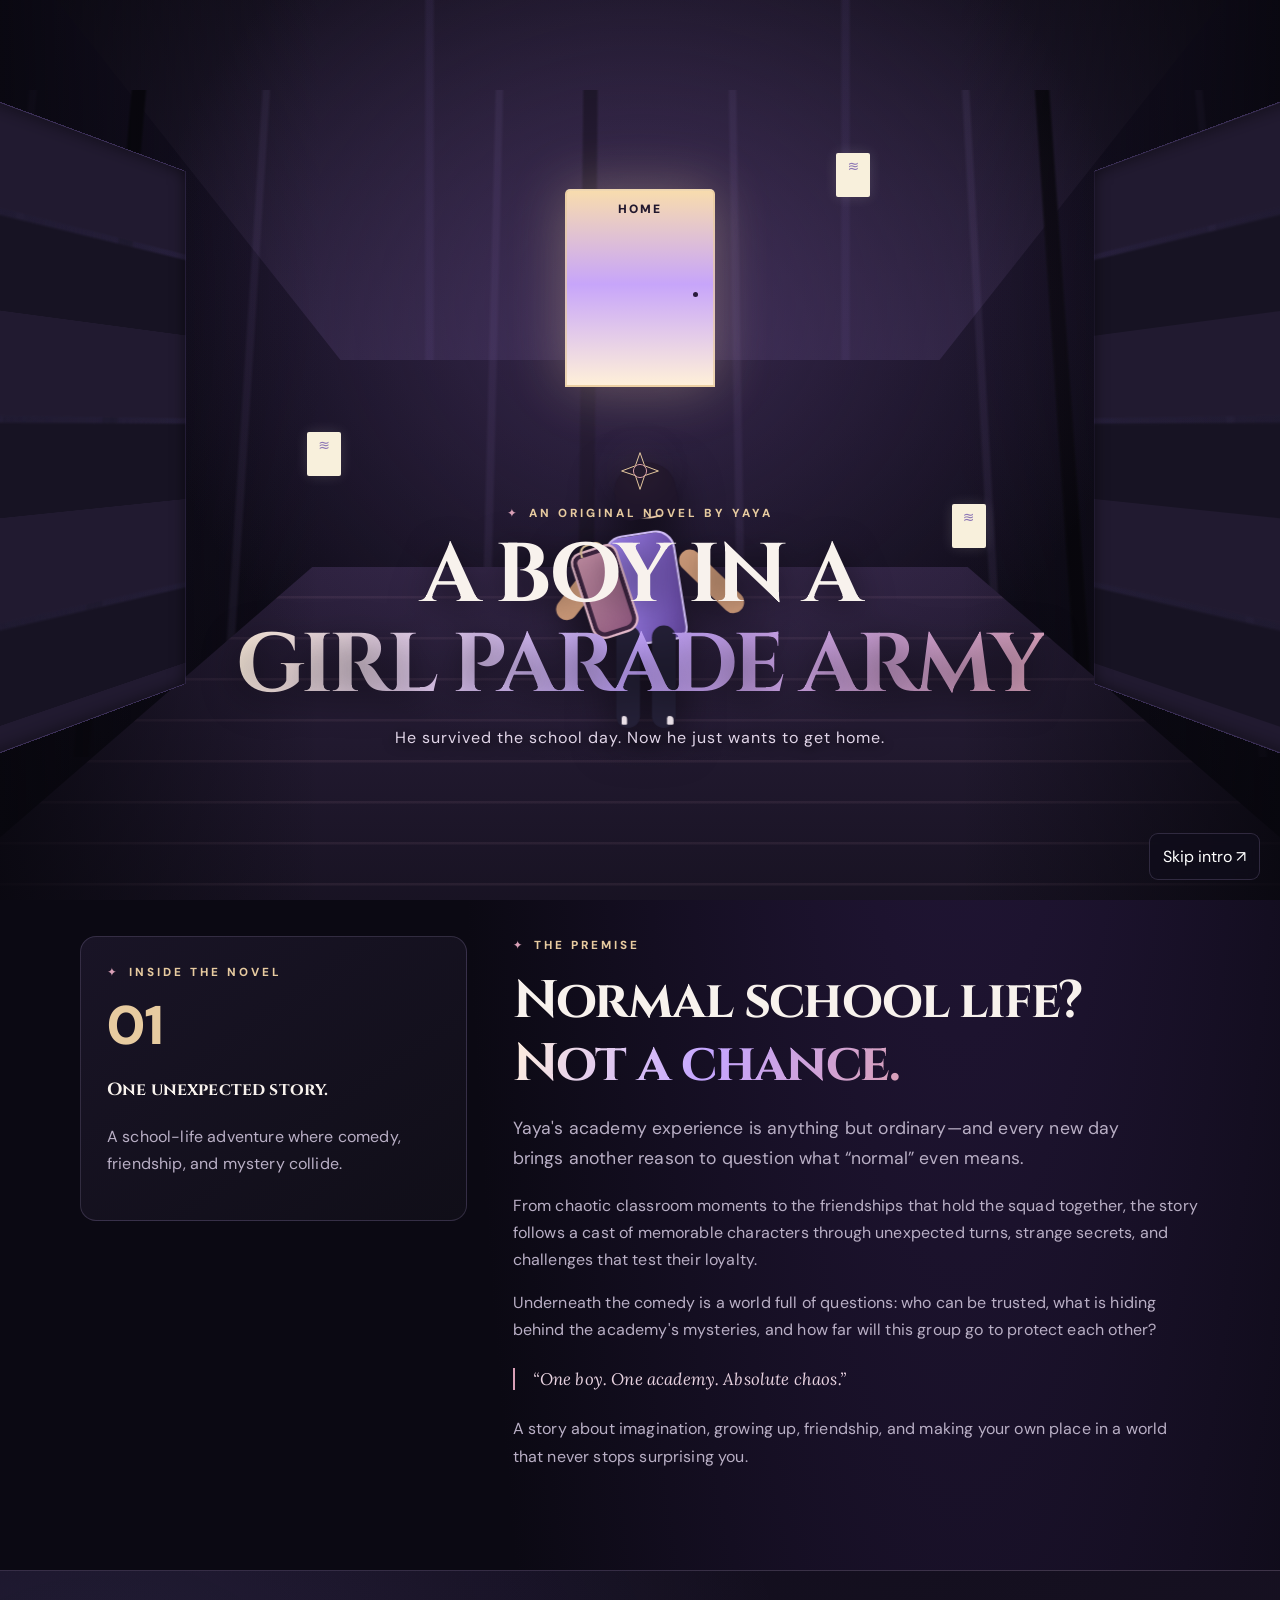
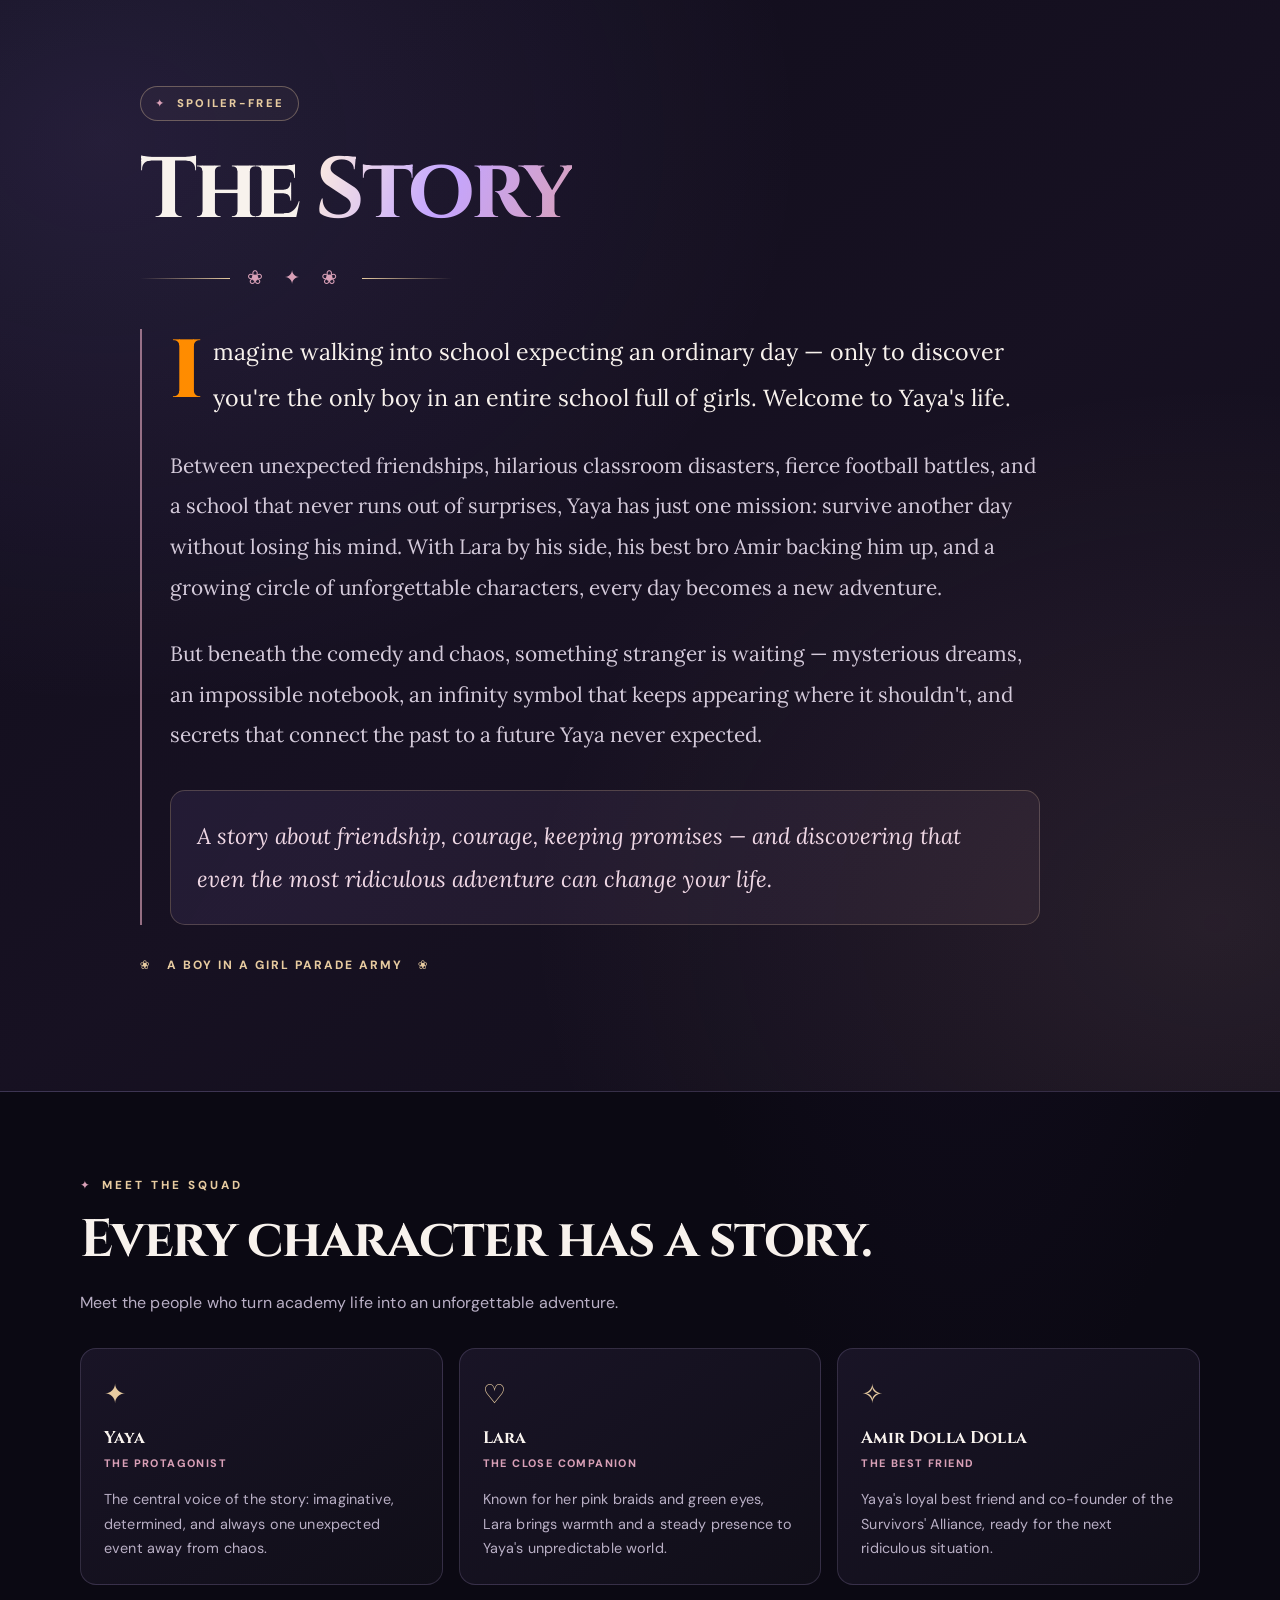
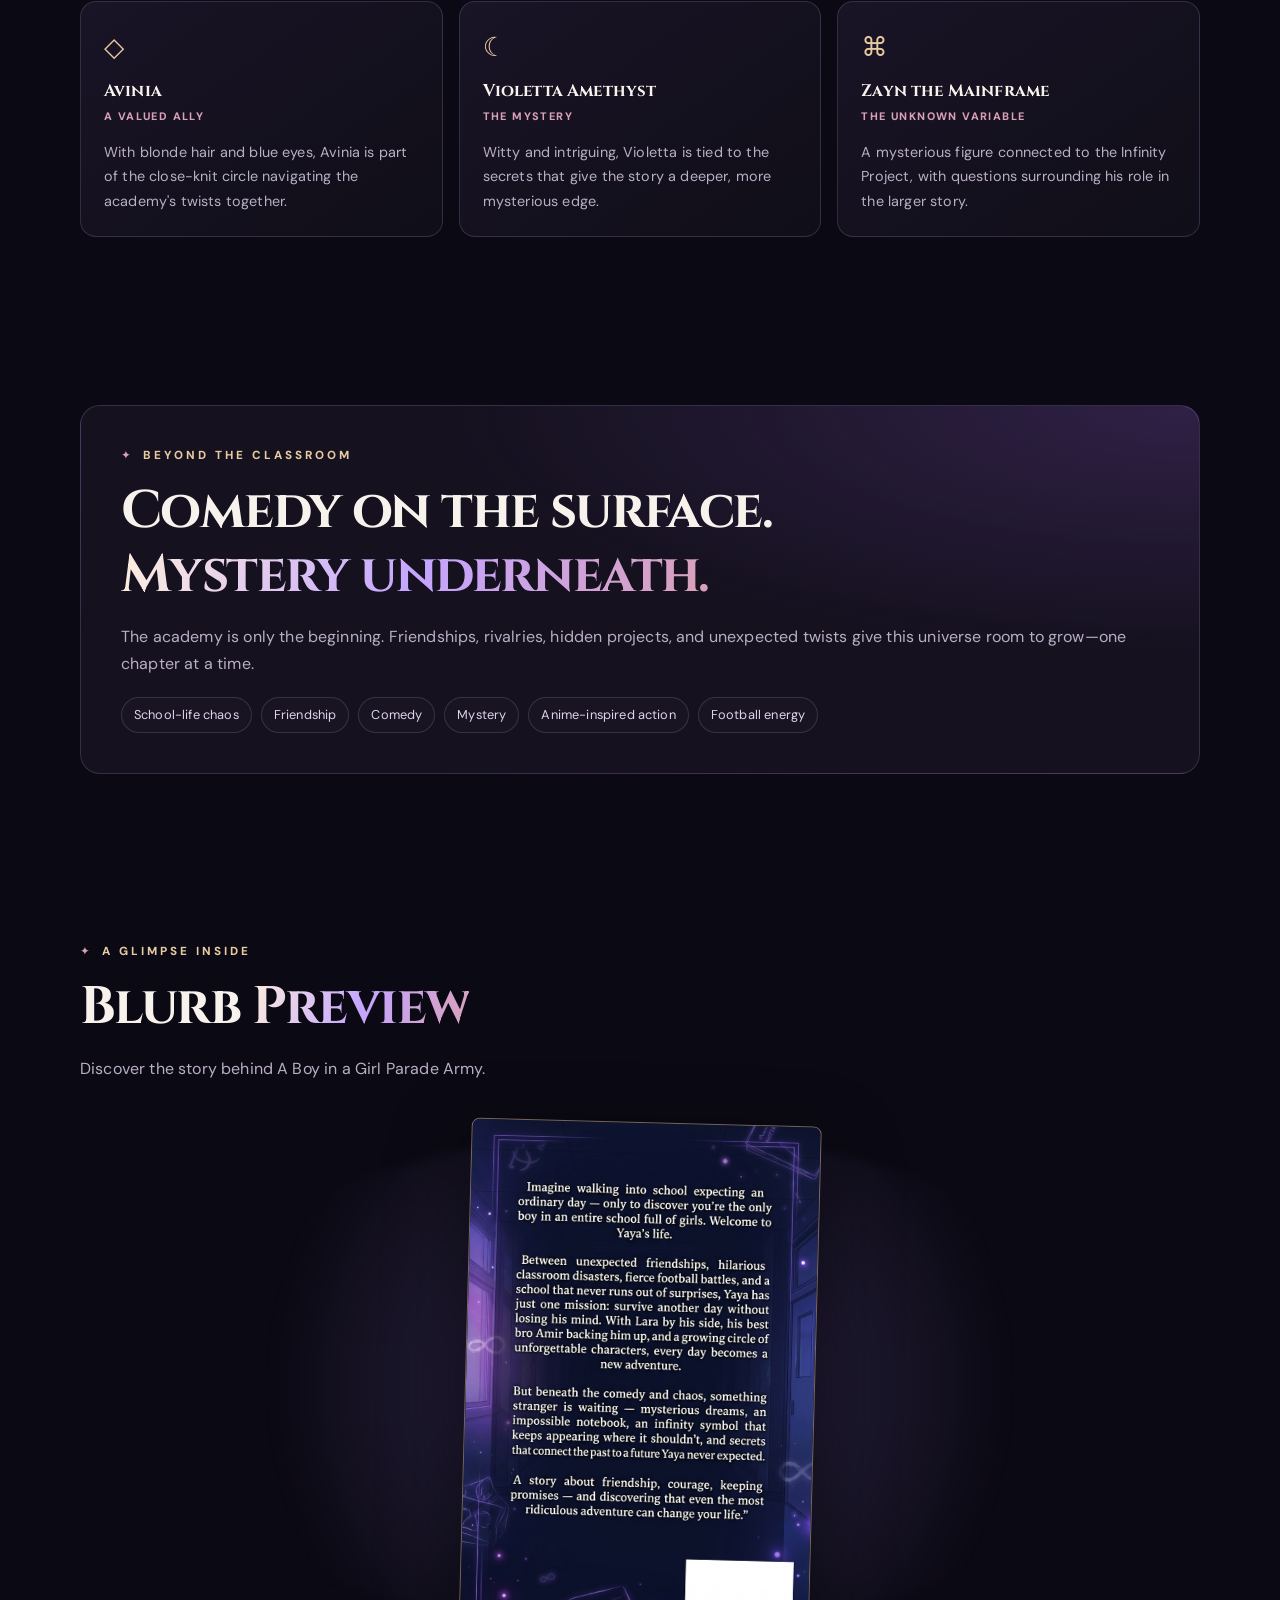
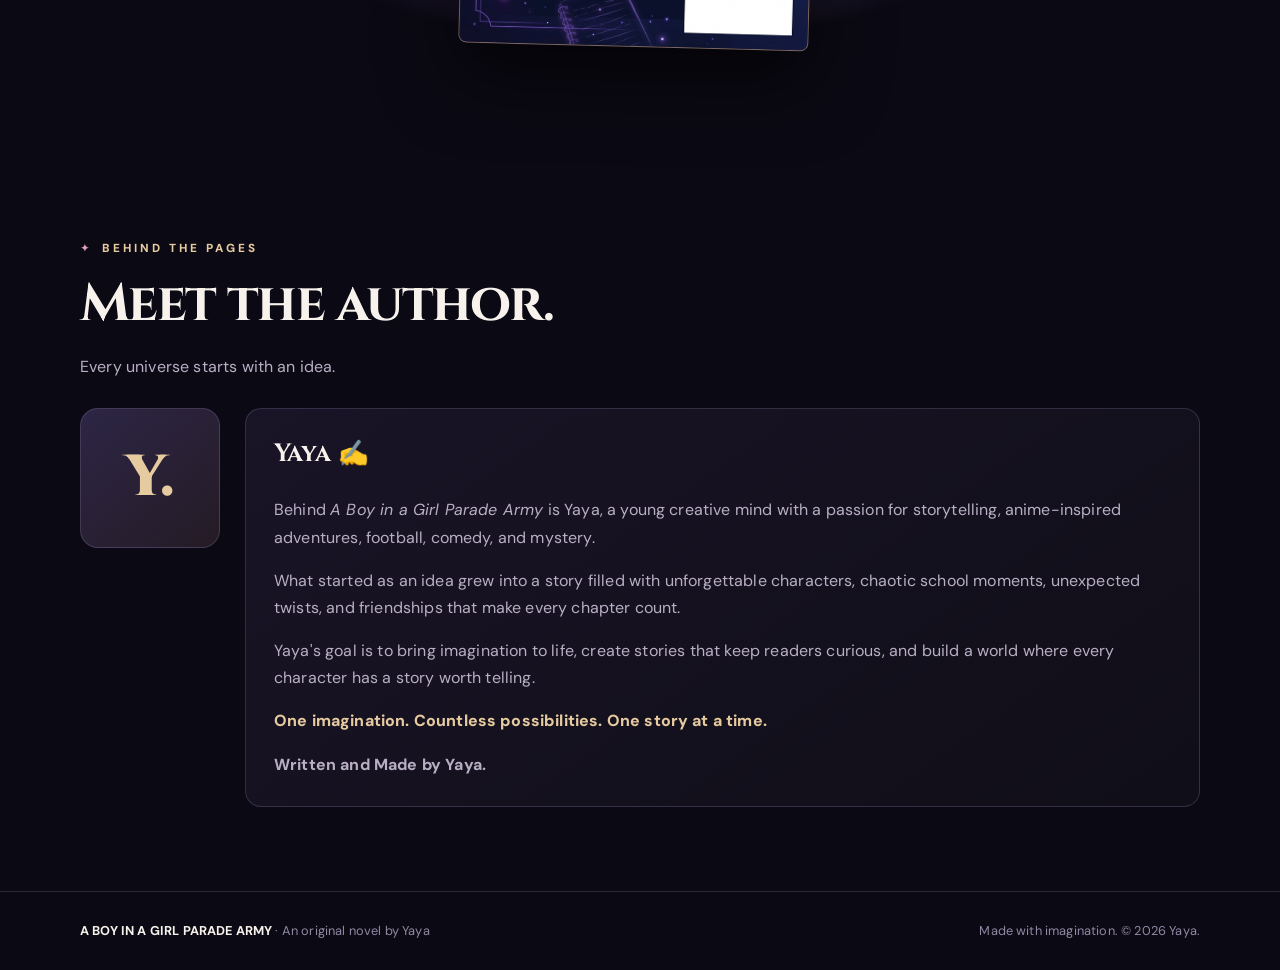
==== commit f20e1118: "Add blurb preview section and image" ====
--- a/index.html
+++ b/index.html
@@ -1,164 +1,1894 @@
 <!doctype html>
 <html lang="en">
-<head>
-  <meta charset="UTF-8">
-  <meta name="viewport" content="width=device-width, initial-scale=1">
-  <meta name="theme-color" content="#0b0913">
-  <meta name="description" content="Enter A Boy in a Girl Parade Army, an original anime-inspired school-life, comedy, friendship and mystery novel by Yaya.">
-  <meta property="og:type" content="website">
-  <meta property="og:title" content="A Boy in a Girl Parade Army | Yaya">
-  <meta property="og:description" content="One boy. One academy. Absolute chaos. Discover the story, meet the squad, and explore the mysteries behind the academy.">
-  <meta property="og:image" content="cover.jpg">
-  <meta name="color-scheme" content="dark">
-  <title>A Boy in a Girl Parade Army | Yaya</title>
-  <link rel="icon" type="image/svg+xml" href="data:image/svg+xml,%3Csvg xmlns='http://www.w3.org/2000/svg' viewBox='0 0 64 64'%3E%3Crect width='64' height='64' rx='16' fill='%230b0913'/%3E%3Crect x='1' y='1' width='62' height='62' rx='15' fill='none' stroke='%23e7cba0' stroke-opacity='.65'/%3E%3Cpath d='M32 20 C22 7 9 20 18 30 L32 44 L46 30 C55 20 42 7 32 20Z' fill='none' stroke='%23c7a5fa' stroke-width='4' stroke-linecap='round' stroke-linejoin='round'/%3E%3Cpath d='M32 13 L35 21 L43 24 L35 27 L32 35 L29 27 L21 24 L29 21Z' fill='%23e7cba0'/%3E%3Ccircle cx='47' cy='45' r='3' fill='%23e9a6cf'/%3E%3C/svg%3E">
-  <link rel="preconnect" href="https://fonts.googleapis.com">
-  <link rel="preconnect" href="https://fonts.gstatic.com" crossorigin>
-  <link href="https://fonts.googleapis.com/css2?family=Cinzel:wght@500;600;700;800;900&family=DM+Sans:wght@400;500;600;700;800;900&family=Lora:ital,wght@0,400;0,500;0,600;0,700;1,400;1,500;1,600&display=swap" rel="stylesheet">
-  <style>
-    :root{color-scheme:dark;--bg:#0b0913;--panel:#15111f;--panel2:#1c1729;--purple:#a78bfa;--rose:#d9a0b7;--gold:#e7cba0;--text:#f8f2ed;--muted:#b9afc5;--border:rgba(215,190,255,.17);--display:'Cinzel',Georgia,serif;--story:'Lora',Georgia,serif;--ui:'DM Sans',system-ui,sans-serif;--max:1120px;--nav-h:78px}
-    *,*::before,*::after{box-sizing:border-box}
-    html{scroll-behavior:smooth;scroll-padding-top:calc(var(--nav-h) + 16px);scrollbar-width:thin;scrollbar-color:#b99aff #100d1b}
-    body{margin:0;background:radial-gradient(ellipse at 75% 0%,#26183d 0,transparent 38%),var(--bg);color:var(--text);font-family:var(--ui);font-size:16px;line-height:1.7;letter-spacing:.01em;-webkit-font-smoothing:antialiased}
-    body::selection{background:#ff8c42;color:#171717}::selection{background:#ff8c42;color:#171717}::-webkit-scrollbar{width:10px}::-webkit-scrollbar-track{background:#100d1b}::-webkit-scrollbar-thumb{background:linear-gradient(#a78bfa,#e9a6cf);border:2px solid #100d1b;border-radius:20px}
-    a{color:inherit;text-decoration:none}button{font:inherit}button,a{-webkit-tap-highlight-color:transparent}button:focus-visible,a:focus-visible{outline:2px solid var(--gold);outline-offset:4px}img{max-width:100%}.container{width:min(var(--max),90%);margin-inline:auto}.skip-link{position:fixed;top:10px;left:10px;z-index:1000;padding:10px 14px;background:var(--gold);color:#17121e;border-radius:8px;transform:translateY(-160%)}.skip-link:focus{transform:translateY(0)}
-    .reading-progress{position:fixed;inset:0 auto auto 0;width:0;height:3px;z-index:1000;background:linear-gradient(90deg,var(--purple),#f0abcf);box-shadow:0 0 12px #a78bfa80;pointer-events:none}
-    header{position:sticky;top:0;z-index:100;background:rgba(11,9,19,.88);border-bottom:1px solid var(--border);backdrop-filter:blur(16px);-webkit-backdrop-filter:blur(16px)}nav{min-height:var(--nav-h);display:flex;align-items:center;justify-content:space-between;gap:24px}
-    .logo{display:inline-flex;flex-direction:column;gap:0;font-family:var(--display);font-size:clamp(.7rem,1.25vw,.94rem);font-weight:900;line-height:1.25;letter-spacing:.105em;white-space:nowrap}.logo-top{color:var(--text)}.logo-bottom{color:var(--rose);font-size:.82em;letter-spacing:.2em}.navlinks{display:flex;align-items:center;gap:clamp(14px,2.2vw,27px);color:var(--muted);font-size:.87rem;font-weight:600}.navlinks a{transition:color .2s}.navlinks a:hover,.navlinks a[aria-current="location"]{color:var(--gold)}.menu{display:none;border:1px solid var(--border);border-radius:10px;padding:8px 12px;background:#ffffff06;color:var(--text);cursor:pointer}
-    .hero{position:relative;padding:clamp(64px,9vw,110px) 0 90px;overflow:hidden}.hero::before{content:"";position:absolute;inset:0;pointer-events:none;background:radial-gradient(ellipse at 0 40%,rgba(167,139,250,.08),transparent 45%)}.hero-grid{position:relative;display:grid;grid-template-columns:1.15fr .85fr;gap:clamp(28px,5vw,64px);align-items:center}.eyebrow{color:var(--gold);text-transform:uppercase;letter-spacing:3px;font-size:.73rem;font-weight:800}.eyebrow::before{content:"✦";margin-right:9px;color:var(--rose)}h1,.intro-title,.section-title{font-family:var(--display);font-weight:700;text-wrap:balance}h1{font-size:clamp(2.6rem,6vw,5.4rem);line-height:1.08;letter-spacing:-.045em;margin:22px 0}.gradient{color:var(--purple);background:linear-gradient(110deg,#fff0dd,#c4a5ff,var(--rose));-webkit-background-clip:text;background-clip:text;-webkit-text-fill-color:transparent}.lead{color:var(--muted);font-size:clamp(1rem,1.4vw,1.1rem);max-width:610px}.actions{display:flex;gap:12px;flex-wrap:wrap;margin-top:28px}.btn{display:inline-flex;align-items:center;justify-content:center;gap:8px;padding:12px 18px;border:1px solid var(--border);border-radius:10px;font-weight:750;transition:transform .2s,border-color .2s,background .2s}.btn:hover{transform:translateY(-2px)}.primary{background:linear-gradient(120deg,#7951c8,#a078d6);border-color:transparent;color:white;box-shadow:0 8px 25px #7951c82c}.primary:hover{background:linear-gradient(120deg,#8a63d8,#b08ae2)}.secondary{background:rgba(255,255,255,.025)}.secondary:hover{border-color:#a78bfa88}.meta{color:var(--muted);font-size:.8rem;margin-top:26px}.cover-wrap{position:relative;display:grid;place-items:center;padding:24px}.cover-wrap::before{content:"";position:absolute;inset:6%;border-radius:50%;background:radial-gradient(circle,rgba(167,139,250,.27),transparent 68%);filter:blur(6px)}.cover{position:relative;width:min(100%,350px);aspect-ratio:2/3;border-radius:8px;overflow:hidden;border:1px solid rgba(231,203,160,.45);background:linear-gradient(145deg,#241936,#100d18);box-shadow:0 30px 75px #0009;transform:rotate(1.5deg);transition:transform .35s}.cover:hover{transform:rotate(0) translateY(-5px)}.cover img{width:100%;height:100%;object-fit:cover;display:block}.cover-fallback{display:none;position:absolute;inset:0;padding:28px;text-align:center;place-items:center;background:radial-gradient(circle at 50% 25%,#49306c,#100d18 68%)}.cover-fallback strong{font:800 clamp(1.5rem,3vw,2.2rem)/1.2 var(--display);display:block}.cover-fallback span{display:block;color:var(--gold);letter-spacing:3px;font-size:.7rem;margin-top:20px}
-    section{padding:clamp(58px,7vw,84px) 0}.section-title{font-size:clamp(2rem,4.4vw,3.3rem);line-height:1.2;letter-spacing:-.03em;margin:14px 0}.section-intro{color:var(--muted);max-width:690px}.story-grid{display:grid;grid-template-columns:.72fr 1.28fr;gap:clamp(25px,4vw,46px);align-items:start}.info-box,.character,.author-box{border:1px solid var(--border);background:linear-gradient(145deg,#191426,#100e18);border-radius:16px}.info-box{padding:26px}.number{color:var(--gold);font-size:3.4rem;font-weight:850;line-height:1.2;margin-top:10px}.info-box h3{font-family:var(--display);font-size:1.1rem}.info-box p,p{color:var(--muted)}.quote{border-left:2px solid var(--rose);padding-left:18px;color:#e8d2e0;margin:25px 0;font:italic 1.05rem var(--story)}
-    #blurb{position:relative;padding:clamp(70px,9vw,115px) 0;overflow:hidden;border-block:1px solid var(--border);background:radial-gradient(ellipse at 8% 15%,rgba(167,139,250,.13),transparent 42%),radial-gradient(ellipse at 95% 85%,rgba(217,160,169,.11),transparent 40%),linear-gradient(145deg,#100d1b,#171122 55%,#100d19)}.blurb-inner{max-width:1000px;margin-inline:auto}.blurb-label{display:inline-flex;align-items:center;gap:10px;padding:7px 14px;border:1px solid #e7cba059;border-radius:50px;color:var(--gold);background:#e7cba009;font-size:.7rem;font-weight:850;letter-spacing:2.3px;text-transform:uppercase}.blurb-label::before{content:"✦";color:var(--rose)}#blurb .section-title{margin:25px 0 18px;font-size:clamp(2.8rem,6.7vw,5.5rem);line-height:1.06;letter-spacing:-.04em}.blurb-divider{display:flex;align-items:center;gap:17px;width:fit-content;margin:25px 0 35px;color:var(--rose);font-size:1.2rem;letter-spacing:8px}.blurb-divider::before,.blurb-divider::after{content:"";width:clamp(30px,8vw,90px);height:1px;background:linear-gradient(90deg,transparent,var(--gold))}.blurb-divider::after{transform:rotate(180deg)}.blurb-copy{max-width:900px;padding-left:28px;border-left:2px solid #d9a0b7a6;font-family:var(--story)}.blurb-copy p{margin:0 0 26px;color:#d4cada;font-size:clamp(1.05rem,1.65vw,1.3rem);line-height:1.95;letter-spacing:0}.blurb-copy p:last-child{margin-bottom:0}.blurb-copy .blurb-opening{color:var(--text);font-size:clamp(1.15rem,2vw,1.45rem)}.orange-i{float:left;color:#ff8c00;font-family:var(--display);font-size:3.55em;font-weight:800;line-height:.95;margin:.06em .12em 0 0}.blurb-copy .blurb-ending{margin-top:34px;padding:23px 26px;border:1px solid #e7cba03b;border-radius:15px;color:#f0d8e5;background:linear-gradient(120deg,#a78bfa17,#d9a0a912);font-size:clamp(1.08rem,1.8vw,1.4rem);font-style:italic}.blurb-bottom{margin-top:30px;color:var(--gold);font-size:.75rem;font-weight:750;letter-spacing:2px;text-transform:uppercase}
-    .characters{display:grid;grid-template-columns:repeat(3,minmax(0,1fr));gap:16px;margin-top:32px}.character{padding:23px;min-width:0;transition:transform .22s,border-color .22s,background .22s}.character:hover{transform:translateY(-4px);border-color:#a78bfa80;background:linear-gradient(145deg,#201832,#100e18)}.symbol{font-size:1.65rem;color:var(--gold)}.character h3,.author-box h3{font-family:var(--display);line-height:1.4}.character h3{font-size:1.05rem;margin:10px 0 4px}.role{font-size:.68rem;color:var(--rose);letter-spacing:1.4px;text-transform:uppercase;font-weight:800}.character p{font-size:.9rem;margin-bottom:0}.mystery{border:1px solid var(--border);border-radius:20px;padding:clamp(25px,4vw,40px);background:radial-gradient(ellipse at 100% 0%,#49306c80,transparent 48%),var(--panel)}.tags{display:flex;gap:9px;flex-wrap:wrap;margin-top:20px}.tag{border:1px solid var(--border);border-radius:30px;padding:6px 12px;color:#dfd3ee;font-size:.8rem;background:#ffffff04}.author-grid{display:grid;grid-template-columns:140px minmax(0,1fr);gap:25px;align-items:start;margin-top:28px}.monogram{aspect-ratio:1;display:grid;place-items:center;border-radius:18px;background:linear-gradient(140deg,#a78bfa38,#d9a0a920);border:1px solid var(--border);color:var(--gold);font:900 3.6rem var(--display)}.author-box{padding:28px}.author-box h3{margin-top:0;font-size:1.55rem}.author-box p:last-child{margin-bottom:0}footer{border-top:1px solid var(--border);padding:28px 0;font-size:.8rem;color:#9388a5}footer .container{display:flex;justify-content:space-between;gap:12px;flex-wrap:wrap}footer strong{color:var(--text)}
-    /* Cinematic story splash: pack, run, escape the noise, finally get home */
-    #intro{position:fixed;inset:0;z-index:500;display:grid;place-items:center;overflow:hidden;text-align:center;padding:clamp(18px,4vw,36px);background:#090811;isolation:isolate;transition:opacity .7s,visibility .7s}
-    #intro.done{opacity:0;visibility:hidden;pointer-events:none}
-    .intro-scene{position:absolute;inset:0;overflow:hidden;background:linear-gradient(180deg,#171126 0%,#100d1a 62%,#08070e 100%);z-index:-1}
-    .hall-glow{position:absolute;inset:0;background:radial-gradient(ellipse at 50% 34%,#59407888,transparent 55%),linear-gradient(90deg,#08070ed9,transparent 25%,transparent 75%,#08070ed9)}
-    .hall-ceiling{position:absolute;left:-15%;right:-15%;top:-35%;height:75%;background:repeating-linear-gradient(90deg,transparent 0 12%,#a78bfa12 12.2% 12.5%,transparent 12.7% 25%),linear-gradient(#08070c,#29203b);clip-path:polygon(0 0,100% 0,68% 100%,32% 100%)}
-    .hall-floor{position:absolute;left:-30%;right:-30%;bottom:-30%;height:67%;background:repeating-linear-gradient(0deg,transparent 0 38px,#d9a0b715 39px 41px),linear-gradient(180deg,#2b203c,#09080f);clip-path:polygon(34% 0,66% 0,100% 100%,0 100%);animation:floorRush 1.05s linear infinite}
-    .hallway-doors{position:absolute;inset:8% -10% 18%;background:repeating-linear-gradient(90deg,transparent 0 8%,#c4a5ff14 8.2% 8.5%,transparent 8.7% 16%),repeating-linear-gradient(90deg,transparent 0 15%,#08070c 15.2% 16%,transparent 16.2% 31%);transform:perspective(320px) rotateX(3deg);animation:doorsRush 1.8s linear infinite}
-    .exit-door{position:absolute;left:50%;top:21%;width:clamp(72px,13vw,150px);height:clamp(105px,22vh,220px);transform:translateX(-50%);border:2px solid #e7cba0aa;border-radius:5px 5px 0 0;background:linear-gradient(180deg,#f8dcae,#c7a5fa 48%,#fff0d9);box-shadow:0 0 55px #e7cba055;animation:homeDoor 7.4s both}
-    .exit-door:before{content:"HOME";position:absolute;top:10px;left:0;right:0;color:#22182e;font:900 clamp(8px,1.1vw,12px) var(--ui);letter-spacing:2px}
-    .exit-door:after{content:"";position:absolute;right:10%;top:52%;width:5px;height:5px;border-radius:50%;background:#2a1b3c}
-    .locker{position:absolute;top:15%;bottom:20%;width:18%;border:1px solid #a78bfa32;background:repeating-linear-gradient(180deg,#211a30 0 16%,#a78bfa24 16.4% 17%,#171323 17.5% 32%);box-shadow:inset 0 0 18px #0008}
-    .locker.left{left:-2%;transform:perspective(240px) rotateY(17deg)}.locker.right{right:-2%;transform:perspective(240px) rotateY(-17deg)}
-    .thought{position:absolute;top:15%;padding:8px 13px;border:1px solid #d9a0b76b;border-radius:18px;background:#130f20d9;color:#f8eaf3;font-size:clamp(.62rem,1.3vw,.85rem);font-weight:800;letter-spacing:1px;box-shadow:0 8px 30px #0006;animation:thoughtPanic 5.8s both}
-    .thought.one{left:9%;--tilt:-9deg}.thought.two{right:8%;top:29%;--tilt:8deg;animation-delay:.5s}.thought.three{left:15%;top:43%;--tilt:5deg;animation-delay:1s}
-    .runner{position:absolute;left:50%;bottom:17%;width:clamp(80px,15vw,150px);height:clamp(150px,30vh,270px);transform:translateX(-50%);animation:runnerEscape 7.4s both;filter:drop-shadow(0 12px 20px #0009)}
-    .runner-head{position:absolute;z-index:3;left:38%;top:2%;width:31%;aspect-ratio:1;border-radius:46% 48% 44% 45%;background:#d6a17f;border:2px solid #f4d0ad;box-shadow:inset -7px -3px #8d5a59}
-    .runner-hair{position:absolute;z-index:4;left:34%;top:0;width:38%;height:19%;border-radius:55% 55% 20% 25%;background:#20162b;transform:rotate(-12deg)}
-    .runner-body{position:absolute;left:31%;top:24%;width:44%;height:38%;border-radius:18px 18px 10px 10px;background:linear-gradient(100deg,#a78bfa,#62459c);border:2px solid #d8c4ff;transform:rotate(-9deg)}
-    .runner-bag{position:absolute;z-index:2;left:13%;top:29%;width:30%;height:31%;border-radius:10px 10px 13px 13px;background:linear-gradient(135deg,#d9a0b7,#8d557d);border:2px solid #f2c5d7;transform:rotate(-18deg);box-shadow:inset 0 0 0 4px #402744}
-    .runner-bag:before{content:"";position:absolute;left:23%;right:23%;top:-9%;height:14%;border:2px solid #e7cba0;border-bottom:0;border-radius:8px 8px 0 0}
-    .runner-arm{position:absolute;top:31%;width:13%;height:28%;border-radius:20px;background:#d6a17f;transform-origin:top center}
-    .runner-arm.left{left:25%;transform:rotate(38deg);animation:armLeft .38s ease-in-out infinite alternate}.runner-arm.right{right:18%;transform:rotate(-46deg);animation:armRight .38s ease-in-out infinite alternate}
-    .runner-leg{position:absolute;top:56%;width:15%;height:35%;border-radius:12px;background:#242037;transform-origin:top center}.runner-leg.left{left:35%;animation:legLeft .36s ease-in-out infinite alternate}.runner-leg.right{left:57%;animation:legRight .36s ease-in-out infinite alternate}
-    .runner-shoe{position:absolute;bottom:3%;width:24%;height:8%;border-radius:9px 15px 5px 5px;background:#f0e6ed}.runner-shoe.left{left:24%}.runner-shoe.right{right:11%}
-    .flying-paper{position:absolute;width:clamp(18px,3vw,34px);height:clamp(24px,4vw,44px);background:#f8f0dc;border-radius:2px;box-shadow:0 0 14px #fff2;animation:paperFly 2.2s ease-in-out infinite}
-    .flying-paper:after{content:"≋";color:#8d77b5;font-size:14px;display:block;margin-top:2px}
-    .paper-a{left:24%;top:48%;animation-delay:-.7s}.paper-b{right:23%;top:56%;animation-delay:-1.4s}.paper-c{right:32%;top:17%;animation-delay:-.2s}
-    .packing-card{position:absolute;left:50%;top:50%;width:min(84vw,560px);transform:translate(-50%,-50%);padding:16px 22px;border:1px solid #d9a0b75c;border-radius:16px;background:#0c0917df;backdrop-filter:blur(10px);box-shadow:0 20px 70px #0008;animation:packingBeat 7.4s both}
-    .packing-card .packing-label{color:var(--gold);font-size:.7rem;font-weight:900;letter-spacing:3px;text-transform:uppercase}
-    .packing-card .packing-line{margin-top:5px;color:#fff0f5;font:800 clamp(1.15rem,3vw,2rem)/1.25 var(--display);letter-spacing:.02em}
-    .packing-card .packing-small{margin-top:5px;color:#c8bbd8;font-size:.78rem;letter-spacing:.7px}
-    .intro-inner{position:relative;z-index:5;max-width:900px;padding-top:min(37vh,300px);opacity:0;animation:titleArrive 7.4s both}
-    .intro-icon{width:42px;height:42px;color:var(--gold);margin-bottom:4px;filter:drop-shadow(0 0 18px #e7cba080)}
-    .intro-title{font-size:clamp(2rem,7.4vw,5.2rem);line-height:1.08;letter-spacing:-.04em;margin:8px 0 12px;text-shadow:0 8px 35px #0009}
-    .intro-sub{color:#e1d5e8;letter-spacing:1px;text-shadow:0 2px 12px #000}
-    .skip{position:absolute;z-index:10;right:20px;bottom:20px;background:#100d1bcc;color:white;border:1px solid var(--border);border-radius:9px;padding:9px 13px;cursor:pointer;backdrop-filter:blur(8px)}
-    @keyframes floorRush{from{background-position:0 0}to{background-position:0 82px}}
-    @keyframes doorsRush{0%{transform:perspective(320px) rotateX(3deg) scale(1)}100%{transform:perspective(320px) rotateX(3deg) scale(1.12)}}
-    @keyframes homeDoor{0%,58%{opacity:0;transform:translateX(-50%) scale(.55)}72%{opacity:1;transform:translateX(-50%) scale(1.15)}100%{opacity:1;transform:translateX(-50%) scale(1)}}
-    @keyframes runnerEscape{0%,16%{transform:translateX(-50%) translateY(8px) scale(.82);opacity:0}24%{opacity:1}35%,60%{transform:translateX(-50%) translateY(0) scale(1)}78%{transform:translateX(-50%) translateY(-8px) scale(1.08)}100%{transform:translateX(-50%) translateY(-4px) scale(1.08)}}
-    @keyframes armLeft{to{transform:rotate(-35deg)}}@keyframes armRight{to{transform:rotate(30deg)}}@keyframes legLeft{to{transform:rotate(-32deg)}}@keyframes legRight{to{transform:rotate(38deg)}}
-    @keyframes paperFly{0%,100%{transform:translate(0,0) rotate(0);opacity:.15}50%{transform:translate(-38px,-55px) rotate(35deg);opacity:1}}
-    @keyframes thoughtPanic{0%,15%{opacity:0;transform:scale(.65) rotate(var(--tilt,0deg))}25%,60%{opacity:1;transform:scale(1) rotate(var(--tilt,0deg))}78%,100%{opacity:0;transform:scale(.75) rotate(var(--tilt,0deg))}}
-    @keyframes packingBeat{0%,15%{opacity:1;transform:translate(-50%,-50%) scale(1)}22%,35%{opacity:0;transform:translate(-50%,-50%) scale(.88)}100%{opacity:0;transform:translate(-50%,-50%) scale(.88)}}
-    @keyframes titleArrive{0%,68%{opacity:0;transform:translateY(24px) scale(.96)}80%,100%{opacity:1;transform:translateY(0) scale(1)}}
-    @media(max-width:620px){.packing-card{top:43%;padding:13px 15px}.intro-inner{padding-top:46vh}.intro-icon{width:32px;height:32px}.thought.one{left:4%}.thought.two{right:4%}.thought.three{left:6%}.runner{bottom:16%}.intro-title{font-size:clamp(1.8rem,8.2vw,3.3rem)}}
-    @media(prefers-reduced-motion:reduce){#intro .hall-floor,#intro .hallway-doors,#intro .exit-door,#intro .runner,#intro .thought,#intro .flying-paper,#intro .packing-card,#intro .intro-inner,#intro .runner-arm,#intro .runner-leg{animation:none!important}#intro .packing-card{opacity:0}#intro .intro-inner{opacity:1;transform:none}}
+  <head>
+    <meta charset="UTF-8" />
+    <meta name="viewport" content="width=device-width, initial-scale=1" />
+    <meta name="theme-color" content="#0b0913" />
+    <meta
+      name="description"
+      content="Enter A Boy in a Girl Parade Army, an original anime-inspired school-life, comedy, friendship and mystery novel by Yaya."
+    />
+    <meta property="og:type" content="website" />
+    <meta property="og:title" content="A Boy in a Girl Parade Army | Yaya" />
+    <meta
+      property="og:description"
+      content="One boy. One academy. Absolute chaos. Discover the story, meet the squad, and explore the mysteries behind the academy."
+    />
+    <meta property="og:image" content="cover.jpg" />
+    <meta name="color-scheme" content="dark" />
+    <title>A Boy in a Girl Parade Army | Yaya</title>
+    <link
+      rel="icon"
+      type="image/svg+xml"
+      href="data:image/svg+xml,%3Csvg xmlns='http://www.w3.org/2000/svg' viewBox='0 0 64 64'%3E%3Crect width='64' height='64' rx='16' fill='%230b0913'/%3E%3Crect x='1' y='1' width='62' height='62' rx='15' fill='none' stroke='%23e7cba0' stroke-opacity='.65'/%3E%3Cpath d='M32 20 C22 7 9 20 18 30 L32 44 L46 30 C55 20 42 7 32 20Z' fill='none' stroke='%23c7a5fa' stroke-width='4' stroke-linecap='round' stroke-linejoin='round'/%3E%3Cpath d='M32 13 L35 21 L43 24 L35 27 L32 35 L29 27 L21 24 L29 21Z' fill='%23e7cba0'/%3E%3Ccircle cx='47' cy='45' r='3' fill='%23e9a6cf'/%3E%3C/svg%3E"
+    />
+    <link rel="preconnect" href="https://fonts.googleapis.com" />
+    <link rel="preconnect" href="https://fonts.gstatic.com" crossorigin />
+    <link
+      href="https://fonts.googleapis.com/css2?family=Cinzel:wght@500;600;700;800;900&family=DM+Sans:wght@400;500;600;700;800;900&family=Lora:ital,wght@0,400;0,500;0,600;0,700;1,400;1,500;1,600&display=swap"
+      rel="stylesheet"
+    />
+    <style>
+      :root {
+        color-scheme: dark;
+        --bg: #0b0913;
+        --panel: #15111f;
+        --panel2: #1c1729;
+        --purple: #a78bfa;
+        --rose: #d9a0b7;
+        --gold: #e7cba0;
+        --text: #f8f2ed;
+        --muted: #b9afc5;
+        --border: rgba(215, 190, 255, 0.17);
+        --display: "Cinzel", Georgia, serif;
+        --story: "Lora", Georgia, serif;
+        --ui: "DM Sans", system-ui, sans-serif;
+        --max: 1120px;
+        --nav-h: 78px;
+      }
+      *,
+      *::before,
+      *::after {
+        box-sizing: border-box;
+      }
+      html {
+        scroll-behavior: smooth;
+        scroll-padding-top: calc(var(--nav-h) + 16px);
+        scrollbar-width: thin;
+        scrollbar-color: #b99aff #100d1b;
+      }
+      body {
+        margin: 0;
+        background:
+          radial-gradient(ellipse at 75% 0%, #26183d 0, transparent 38%),
+          var(--bg);
+        color: var(--text);
+        font-family: var(--ui);
+        font-size: 16px;
+        line-height: 1.7;
+        letter-spacing: 0.01em;
+        -webkit-font-smoothing: antialiased;
+      }
+      body::selection {
+        background: #ff8c42;
+        color: #171717;
+      }
+      ::selection {
+        background: #ff8c42;
+        color: #171717;
+      }
+      ::-webkit-scrollbar {
+        width: 10px;
+      }
+      ::-webkit-scrollbar-track {
+        background: #100d1b;
+      }
+      ::-webkit-scrollbar-thumb {
+        background: linear-gradient(#a78bfa, #e9a6cf);
+        border: 2px solid #100d1b;
+        border-radius: 20px;
+      }
+      a {
+        color: inherit;
+        text-decoration: none;
+      }
+      button {
+        font: inherit;
+      }
+      button,
+      a {
+        -webkit-tap-highlight-color: transparent;
+      }
+      button:focus-visible,
+      a:focus-visible {
+        outline: 2px solid var(--gold);
+        outline-offset: 4px;
+      }
+      img {
+        max-width: 100%;
+      }
+      .container {
+        width: min(var(--max), 90%);
+        margin-inline: auto;
+      }
+      .skip-link {
+        position: fixed;
+        top: 10px;
+        left: 10px;
+        z-index: 1000;
+        padding: 10px 14px;
+        background: var(--gold);
+        color: #17121e;
+        border-radius: 8px;
+        transform: translateY(-160%);
+      }
+      .skip-link:focus {
+        transform: translateY(0);
+      }
+      .reading-progress {
+        position: fixed;
+        inset: 0 auto auto 0;
+        width: 0;
+        height: 3px;
+        z-index: 1000;
+        background: linear-gradient(90deg, var(--purple), #f0abcf);
+        box-shadow: 0 0 12px #a78bfa80;
+        pointer-events: none;
+      }
+      header {
+        position: sticky;
+        top: 0;
+        z-index: 100;
+        background: rgba(11, 9, 19, 0.88);
+        border-bottom: 1px solid var(--border);
+        backdrop-filter: blur(16px);
+        -webkit-backdrop-filter: blur(16px);
+      }
+      nav {
+        min-height: var(--nav-h);
+        display: flex;
+        align-items: center;
+        justify-content: space-between;
+        gap: 24px;
+      }
+      .logo {
+        display: inline-flex;
+        flex-direction: column;
+        gap: 0;
+        font-family: var(--display);
+        font-size: clamp(0.7rem, 1.25vw, 0.94rem);
+        font-weight: 900;
+        line-height: 1.25;
+        letter-spacing: 0.105em;
+        white-space: nowrap;
+      }
+      .logo-top {
+        color: var(--text);
+      }
+      .logo-bottom {
+        color: var(--rose);
+        font-size: 0.82em;
+        letter-spacing: 0.2em;
+      }
+      .navlinks {
+        display: flex;
+        align-items: center;
+        gap: clamp(14px, 2.2vw, 27px);
+        color: var(--muted);
+        font-size: 0.87rem;
+        font-weight: 600;
+      }
+      .navlinks a {
+        transition: color 0.2s;
+      }
+      .navlinks a:hover,
+      .navlinks a[aria-current="location"] {
+        color: var(--gold);
+      }
+      .menu {
+        display: none;
+        border: 1px solid var(--border);
+        border-radius: 10px;
+        padding: 8px 12px;
+        background: #ffffff06;
+        color: var(--text);
+        cursor: pointer;
+      }
+      .hero {
+        position: relative;
+        padding: clamp(64px, 9vw, 110px) 0 90px;
+        overflow: hidden;
+      }
+      .hero::before {
+        content: "";
+        position: absolute;
+        inset: 0;
+        pointer-events: none;
+        background: radial-gradient(
+          ellipse at 0 40%,
+          rgba(167, 139, 250, 0.08),
+          transparent 45%
+        );
+      }
+      .hero-grid {
+        position: relative;
+        display: grid;
+        grid-template-columns: 1.15fr 0.85fr;
+        gap: clamp(28px, 5vw, 64px);
+        align-items: center;
+      }
+      .eyebrow {
+        color: var(--gold);
+        text-transform: uppercase;
+        letter-spacing: 3px;
+        font-size: 0.73rem;
+        font-weight: 800;
+      }
+      .eyebrow::before {
+        content: "✦";
+        margin-right: 9px;
+        color: var(--rose);
+      }
+      h1,
+      .intro-title,
+      .section-title {
+        font-family: var(--display);
+        font-weight: 700;
+        text-wrap: balance;
+      }
+      h1 {
+        font-size: clamp(2.6rem, 6vw, 5.4rem);
+        line-height: 1.08;
+        letter-spacing: -0.045em;
+        margin: 22px 0;
+      }
+      .gradient {
+        color: var(--purple);
+        background: linear-gradient(110deg, #fff0dd, #c4a5ff, var(--rose));
+        -webkit-background-clip: text;
+        background-clip: text;
+        -webkit-text-fill-color: transparent;
+      }
+      .lead {
+        color: var(--muted);
+        font-size: clamp(1rem, 1.4vw, 1.1rem);
+        max-width: 610px;
+      }
+      .actions {
+        display: flex;
+        gap: 12px;
+        flex-wrap: wrap;
+        margin-top: 28px;
+      }
+      .btn {
+        display: inline-flex;
+        align-items: center;
+        justify-content: center;
+        gap: 8px;
+        padding: 12px 18px;
+        border: 1px solid var(--border);
+        border-radius: 10px;
+        font-weight: 750;
+        transition:
+          transform 0.2s,
+          border-color 0.2s,
+          background 0.2s;
+      }
+      .btn:hover {
+        transform: translateY(-2px);
+      }
+      .primary {
+        background: linear-gradient(120deg, #7951c8, #a078d6);
+        border-color: transparent;
+        color: white;
+        box-shadow: 0 8px 25px #7951c82c;
+      }
+      .primary:hover {
+        background: linear-gradient(120deg, #8a63d8, #b08ae2);
+      }
+      .secondary {
+        background: rgba(255, 255, 255, 0.025);
+      }
+      .secondary:hover {
+        border-color: #a78bfa88;
+      }
+      .meta {
+        color: var(--muted);
+        font-size: 0.8rem;
+        margin-top: 26px;
+      }
+      .cover-wrap {
+        position: relative;
+        display: grid;
+        place-items: center;
+        padding: 24px;
+      }
+      .cover-wrap::before {
+        content: "";
+        position: absolute;
+        inset: 6%;
+        border-radius: 50%;
+        background: radial-gradient(
+          circle,
+          rgba(167, 139, 250, 0.27),
+          transparent 68%
+        );
+        filter: blur(6px);
+      }
+      .cover {
+        position: relative;
+        width: min(100%, 350px);
+        aspect-ratio: 2/3;
+        border-radius: 8px;
+        overflow: hidden;
+        border: 1px solid rgba(231, 203, 160, 0.45);
+        background: linear-gradient(145deg, #241936, #100d18);
+        box-shadow: 0 30px 75px #0009;
+        transform: rotate(1.5deg);
+        transition: transform 0.35s;
+      }
+      .cover:hover {
+        transform: rotate(0) translateY(-5px);
+      }
+      .cover img {
+        width: 100%;
+        height: 100%;
+        object-fit: cover;
+        display: block;
+      }
+      .cover-fallback {
+        display: none;
+        position: absolute;
+        inset: 0;
+        padding: 28px;
+        text-align: center;
+        place-items: center;
+        background: radial-gradient(circle at 50% 25%, #49306c, #100d18 68%);
+      }
+      .cover-fallback strong {
+        font: 800 clamp(1.5rem, 3vw, 2.2rem)/1.2 var(--display);
+        display: block;
+      }
+      .cover-fallback span {
+        display: block;
+        color: var(--gold);
+        letter-spacing: 3px;
+        font-size: 0.7rem;
+        margin-top: 20px;
+      }
+      section {
+        padding: clamp(58px, 7vw, 84px) 0;
+      }
+      .section-title {
+        font-size: clamp(2rem, 4.4vw, 3.3rem);
+        line-height: 1.2;
+        letter-spacing: -0.03em;
+        margin: 14px 0;
+      }
+      .section-intro {
+        color: var(--muted);
+        max-width: 690px;
+      }
+      .story-grid {
+        display: grid;
+        grid-template-columns: 0.72fr 1.28fr;
+        gap: clamp(25px, 4vw, 46px);
+        align-items: start;
+      }
+      .info-box,
+      .character,
+      .author-box {
+        border: 1px solid var(--border);
+        background: linear-gradient(145deg, #191426, #100e18);
+        border-radius: 16px;
+      }
+      .info-box {
+        padding: 26px;
+      }
+      .number {
+        color: var(--gold);
+        font-size: 3.4rem;
+        font-weight: 850;
+        line-height: 1.2;
+        margin-top: 10px;
+      }
+      .info-box h3 {
+        font-family: var(--display);
+        font-size: 1.1rem;
+      }
+      .info-box p,
+      p {
+        color: var(--muted);
+      }
+      .quote {
+        border-left: 2px solid var(--rose);
+        padding-left: 18px;
+        color: #e8d2e0;
+        margin: 25px 0;
+        font: italic 1.05rem var(--story);
+      }
+      #blurb {
+        position: relative;
+        padding: clamp(70px, 9vw, 115px) 0;
+        overflow: hidden;
+        border-block: 1px solid var(--border);
+        background:
+          radial-gradient(
+            ellipse at 8% 15%,
+            rgba(167, 139, 250, 0.13),
+            transparent 42%
+          ),
+          radial-gradient(
+            ellipse at 95% 85%,
+            rgba(217, 160, 169, 0.11),
+            transparent 40%
+          ),
+          linear-gradient(145deg, #100d1b, #171122 55%, #100d19);
+      }
+      .blurb-inner {
+        max-width: 1000px;
+        margin-inline: auto;
+      }
+      .blurb-label {
+        display: inline-flex;
+        align-items: center;
+        gap: 10px;
+        padding: 7px 14px;
+        border: 1px solid #e7cba059;
+        border-radius: 50px;
+        color: var(--gold);
+        background: #e7cba009;
+        font-size: 0.7rem;
+        font-weight: 850;
+        letter-spacing: 2.3px;
+        text-transform: uppercase;
+      }
+      .blurb-label::before {
+        content: "✦";
+        color: var(--rose);
+      }
+      #blurb .section-title {
+        margin: 25px 0 18px;
+        font-size: clamp(2.8rem, 6.7vw, 5.5rem);
+        line-height: 1.06;
+        letter-spacing: -0.04em;
+      }
+      .blurb-divider {
+        display: flex;
+        align-items: center;
+        gap: 17px;
+        width: fit-content;
+        margin: 25px 0 35px;
+        color: var(--rose);
+        font-size: 1.2rem;
+        letter-spacing: 8px;
+      }
+      .blurb-divider::before,
+      .blurb-divider::after {
+        content: "";
+        width: clamp(30px, 8vw, 90px);
+        height: 1px;
+        background: linear-gradient(90deg, transparent, var(--gold));
+      }
+      .blurb-divider::after {
+        transform: rotate(180deg);
+      }
+      .blurb-copy {
+        max-width: 900px;
+        padding-left: 28px;
+        border-left: 2px solid #d9a0b7a6;
+        font-family: var(--story);
+      }
+      .blurb-copy p {
+        margin: 0 0 26px;
+        color: #d4cada;
+        font-size: clamp(1.05rem, 1.65vw, 1.3rem);
+        line-height: 1.95;
+        letter-spacing: 0;
+      }
+      .blurb-copy p:last-child {
+        margin-bottom: 0;
+      }
+      .blurb-copy .blurb-opening {
+        color: var(--text);
+        font-size: clamp(1.15rem, 2vw, 1.45rem);
+      }
+      .orange-i {
+        float: left;
+        color: #ff8c00;
+        font-family: var(--display);
+        font-size: 3.55em;
+        font-weight: 800;
+        line-height: 0.95;
+        margin: 0.06em 0.12em 0 0;
+      }
+      .blurb-copy .blurb-ending {
+        margin-top: 34px;
+        padding: 23px 26px;
+        border: 1px solid #e7cba03b;
+        border-radius: 15px;
+        color: #f0d8e5;
+        background: linear-gradient(120deg, #a78bfa17, #d9a0a912);
+        font-size: clamp(1.08rem, 1.8vw, 1.4rem);
+        font-style: italic;
+      }
+      .blurb-bottom {
+        margin-top: 30px;
+        color: var(--gold);
+        font-size: 0.75rem;
+        font-weight: 750;
+        letter-spacing: 2px;
+        text-transform: uppercase;
+      }
+      .characters {
+        display: grid;
+        grid-template-columns: repeat(3, minmax(0, 1fr));
+        gap: 16px;
+        margin-top: 32px;
+      }
+      .character {
+        padding: 23px;
+        min-width: 0;
+        transition:
+          transform 0.22s,
+          border-color 0.22s,
+          background 0.22s;
+      }
+      .character:hover {
+        transform: translateY(-4px);
+        border-color: #a78bfa80;
+        background: linear-gradient(145deg, #201832, #100e18);
+      }
+      .symbol {
+        font-size: 1.65rem;
+        color: var(--gold);
+      }
+      .character h3,
+      .author-box h3 {
+        font-family: var(--display);
+        line-height: 1.4;
+      }
+      .character h3 {
+        font-size: 1.05rem;
+        margin: 10px 0 4px;
+      }
+      .role {
+        font-size: 0.68rem;
+        color: var(--rose);
+        letter-spacing: 1.4px;
+        text-transform: uppercase;
+        font-weight: 800;
+      }
+      .character p {
+        font-size: 0.9rem;
+        margin-bottom: 0;
+      }
+      .mystery {
+        border: 1px solid var(--border);
+        border-radius: 20px;
+        padding: clamp(25px, 4vw, 40px);
+        background:
+          radial-gradient(ellipse at 100% 0%, #49306c80, transparent 48%),
+          var(--panel);
+      }
+      .tags {
+        display: flex;
+        gap: 9px;
+        flex-wrap: wrap;
+        margin-top: 20px;
+      }
+      .tag {
+        border: 1px solid var(--border);
+        border-radius: 30px;
+        padding: 6px 12px;
+        color: #dfd3ee;
+        font-size: 0.8rem;
+        background: #ffffff04;
+      }
+      .author-grid {
+        display: grid;
+        grid-template-columns: 140px minmax(0, 1fr);
+        gap: 25px;
+        align-items: start;
+        margin-top: 28px;
+      }
+      .monogram {
+        aspect-ratio: 1;
+        display: grid;
+        place-items: center;
+        border-radius: 18px;
+        background: linear-gradient(140deg, #a78bfa38, #d9a0a920);
+        border: 1px solid var(--border);
+        color: var(--gold);
+        font: 900 3.6rem var(--display);
+      }
+      .author-box {
+        padding: 28px;
+      }
+      .author-box h3 {
+        margin-top: 0;
+        font-size: 1.55rem;
+      }
+      .author-box p:last-child {
+        margin-bottom: 0;
+      }
+      footer {
+        border-top: 1px solid var(--border);
+        padding: 28px 0;
+        font-size: 0.8rem;
+        color: #9388a5;
+      }
+      footer .container {
+        display: flex;
+        justify-content: space-between;
+        gap: 12px;
+        flex-wrap: wrap;
+      }
+      footer strong {
+        color: var(--text);
+      }
+      /* Cinematic story splash: pack, run, escape the noise, finally get home */
+      #intro {
+        position: fixed;
+        inset: 0;
+        z-index: 500;
+        display: grid;
+        place-items: center;
+        overflow: hidden;
+        text-align: center;
+        padding: clamp(18px, 4vw, 36px);
+        background: #090811;
+        isolation: isolate;
+        transition:
+          opacity 0.7s,
+          visibility 0.7s;
+      }
+      #intro.done {
+        opacity: 0;
+        visibility: hidden;
+        pointer-events: none;
+      }
+      .intro-scene {
+        position: absolute;
+        inset: 0;
+        overflow: hidden;
+        background: linear-gradient(
+          180deg,
+          #171126 0%,
+          #100d1a 62%,
+          #08070e 100%
+        );
+        z-index: -1;
+      }
+      .hall-glow {
+        position: absolute;
+        inset: 0;
+        background:
+          radial-gradient(ellipse at 50% 34%, #59407888, transparent 55%),
+          linear-gradient(
+            90deg,
+            #08070ed9,
+            transparent 25%,
+            transparent 75%,
+            #08070ed9
+          );
+      }
+      .hall-ceiling {
+        position: absolute;
+        left: -15%;
+        right: -15%;
+        top: -35%;
+        height: 75%;
+        background:
+          repeating-linear-gradient(
+            90deg,
+            transparent 0 12%,
+            #a78bfa12 12.2% 12.5%,
+            transparent 12.7% 25%
+          ),
+          linear-gradient(#08070c, #29203b);
+        clip-path: polygon(0 0, 100% 0, 68% 100%, 32% 100%);
+      }
+      .hall-floor {
+        position: absolute;
+        left: -30%;
+        right: -30%;
+        bottom: -30%;
+        height: 67%;
+        background:
+          repeating-linear-gradient(
+            0deg,
+            transparent 0 38px,
+            #d9a0b715 39px 41px
+          ),
+          linear-gradient(180deg, #2b203c, #09080f);
+        clip-path: polygon(34% 0, 66% 0, 100% 100%, 0 100%);
+        animation: floorRush 1.05s linear infinite;
+      }
+      .hallway-doors {
+        position: absolute;
+        inset: 8% -10% 18%;
+        background:
+          repeating-linear-gradient(
+            90deg,
+            transparent 0 8%,
+            #c4a5ff14 8.2% 8.5%,
+            transparent 8.7% 16%
+          ),
+          repeating-linear-gradient(
+            90deg,
+            transparent 0 15%,
+            #08070c 15.2% 16%,
+            transparent 16.2% 31%
+          );
+        transform: perspective(320px) rotateX(3deg);
+        animation: doorsRush 1.8s linear infinite;
+      }
+      .exit-door {
+        position: absolute;
+        left: 50%;
+        top: 21%;
+        width: clamp(72px, 13vw, 150px);
+        height: clamp(105px, 22vh, 220px);
+        transform: translateX(-50%);
+        border: 2px solid #e7cba0aa;
+        border-radius: 5px 5px 0 0;
+        background: linear-gradient(180deg, #f8dcae, #c7a5fa 48%, #fff0d9);
+        box-shadow: 0 0 55px #e7cba055;
+        animation: homeDoor 7.4s both;
+      }
+      .exit-door:before {
+        content: "HOME";
+        position: absolute;
+        top: 10px;
+        left: 0;
+        right: 0;
+        color: #22182e;
+        font: 900 clamp(8px, 1.1vw, 12px) var(--ui);
+        letter-spacing: 2px;
+      }
+      .exit-door:after {
+        content: "";
+        position: absolute;
+        right: 10%;
+        top: 52%;
+        width: 5px;
+        height: 5px;
+        border-radius: 50%;
+        background: #2a1b3c;
+      }
+      .locker {
+        position: absolute;
+        top: 15%;
+        bottom: 20%;
+        width: 18%;
+        border: 1px solid #a78bfa32;
+        background: repeating-linear-gradient(
+          180deg,
+          #211a30 0 16%,
+          #a78bfa24 16.4% 17%,
+          #171323 17.5% 32%
+        );
+        box-shadow: inset 0 0 18px #0008;
+      }
+      .locker.left {
+        left: -2%;
+        transform: perspective(240px) rotateY(17deg);
+      }
+      .locker.right {
+        right: -2%;
+        transform: perspective(240px) rotateY(-17deg);
+      }
+      .thought {
+        position: absolute;
+        top: 15%;
+        padding: 8px 13px;
+        border: 1px solid #d9a0b76b;
+        border-radius: 18px;
+        background: #130f20d9;
+        color: #f8eaf3;
+        font-size: clamp(0.62rem, 1.3vw, 0.85rem);
+        font-weight: 800;
+        letter-spacing: 1px;
+        box-shadow: 0 8px 30px #0006;
+        animation: thoughtPanic 5.8s both;
+      }
+      .thought.one {
+        left: 9%;
+        --tilt: -9deg;
+      }
+      .thought.two {
+        right: 8%;
+        top: 29%;
+        --tilt: 8deg;
+        animation-delay: 0.5s;
+      }
+      .thought.three {
+        left: 15%;
+        top: 43%;
+        --tilt: 5deg;
+        animation-delay: 1s;
+      }
+      .runner {
+        position: absolute;
+        left: 50%;
+        bottom: 17%;
+        width: clamp(80px, 15vw, 150px);
+        height: clamp(150px, 30vh, 270px);
+        transform: translateX(-50%);
+        animation: runnerEscape 7.4s both;
+        filter: drop-shadow(0 12px 20px #0009);
+      }
+      .runner-head {
+        position: absolute;
+        z-index: 3;
+        left: 38%;
+        top: 2%;
+        width: 31%;
+        aspect-ratio: 1;
+        border-radius: 46% 48% 44% 45%;
+        background: #d6a17f;
+        border: 2px solid #f4d0ad;
+        box-shadow: inset -7px -3px #8d5a59;
+      }
+      .runner-hair {
+        position: absolute;
+        z-index: 4;
+        left: 34%;
+        top: 0;
+        width: 38%;
+        height: 19%;
+        border-radius: 55% 55% 20% 25%;
+        background: #20162b;
+        transform: rotate(-12deg);
+      }
+      .runner-body {
+        position: absolute;
+        left: 31%;
+        top: 24%;
+        width: 44%;
+        height: 38%;
+        border-radius: 18px 18px 10px 10px;
+        background: linear-gradient(100deg, #a78bfa, #62459c);
+        border: 2px solid #d8c4ff;
+        transform: rotate(-9deg);
+      }
+      .runner-bag {
+        position: absolute;
+        z-index: 2;
+        left: 13%;
+        top: 29%;
+        width: 30%;
+        height: 31%;
+        border-radius: 10px 10px 13px 13px;
+        background: linear-gradient(135deg, #d9a0b7, #8d557d);
+        border: 2px solid #f2c5d7;
+        transform: rotate(-18deg);
+        box-shadow: inset 0 0 0 4px #402744;
+      }
+      .runner-bag:before {
+        content: "";
+        position: absolute;
+        left: 23%;
+        right: 23%;
+        top: -9%;
+        height: 14%;
+        border: 2px solid #e7cba0;
+        border-bottom: 0;
+        border-radius: 8px 8px 0 0;
+      }
+      .runner-arm {
+        position: absolute;
+        top: 31%;
+        width: 13%;
+        height: 28%;
+        border-radius: 20px;
+        background: #d6a17f;
+        transform-origin: top center;
+      }
+      .runner-arm.left {
+        left: 25%;
+        transform: rotate(38deg);
+        animation: armLeft 0.38s ease-in-out infinite alternate;
+      }
+      .runner-arm.right {
+        right: 18%;
+        transform: rotate(-46deg);
+        animation: armRight 0.38s ease-in-out infinite alternate;
+      }
+      .runner-leg {
+        position: absolute;
+        top: 56%;
+        width: 15%;
+        height: 35%;
+        border-radius: 12px;
+        background: #242037;
+        transform-origin: top center;
+      }
+      .runner-leg.left {
+        left: 35%;
+        animation: legLeft 0.36s ease-in-out infinite alternate;
+      }
+      .runner-leg.right {
+        left: 57%;
+        animation: legRight 0.36s ease-in-out infinite alternate;
+      }
+      .runner-shoe {
+        position: absolute;
+        bottom: 3%;
+        width: 24%;
+        height: 8%;
+        border-radius: 9px 15px 5px 5px;
+        background: #f0e6ed;
+      }
+      .runner-shoe.left {
+        left: 24%;
+      }
+      .runner-shoe.right {
+        right: 11%;
+      }
+      .flying-paper {
+        position: absolute;
+        width: clamp(18px, 3vw, 34px);
+        height: clamp(24px, 4vw, 44px);
+        background: #f8f0dc;
+        border-radius: 2px;
+        box-shadow: 0 0 14px #fff2;
+        animation: paperFly 2.2s ease-in-out infinite;
+      }
+      .flying-paper:after {
+        content: "≋";
+        color: #8d77b5;
+        font-size: 14px;
+        display: block;
+        margin-top: 2px;
+      }
+      .paper-a {
+        left: 24%;
+        top: 48%;
+        animation-delay: -0.7s;
+      }
+      .paper-b {
+        right: 23%;
+        top: 56%;
+        animation-delay: -1.4s;
+      }
+      .paper-c {
+        right: 32%;
+        top: 17%;
+        animation-delay: -0.2s;
+      }
+      .packing-card {
+        position: absolute;
+        left: 50%;
+        top: 50%;
+        width: min(84vw, 560px);
+        transform: translate(-50%, -50%);
+        padding: 16px 22px;
+        border: 1px solid #d9a0b75c;
+        border-radius: 16px;
+        background: #0c0917df;
+        backdrop-filter: blur(10px);
+        box-shadow: 0 20px 70px #0008;
+        animation: packingBeat 7.4s both;
+      }
+      .packing-card .packing-label {
+        color: var(--gold);
+        font-size: 0.7rem;
+        font-weight: 900;
+        letter-spacing: 3px;
+        text-transform: uppercase;
+      }
+      .packing-card .packing-line {
+        margin-top: 5px;
+        color: #fff0f5;
+        font: 800 clamp(1.15rem, 3vw, 2rem)/1.25 var(--display);
+        letter-spacing: 0.02em;
+      }
+      .packing-card .packing-small {
+        margin-top: 5px;
+        color: #c8bbd8;
+        font-size: 0.78rem;
+        letter-spacing: 0.7px;
+      }
+      .intro-inner {
+        position: relative;
+        z-index: 5;
+        max-width: 900px;
+        padding-top: min(37vh, 300px);
+        opacity: 0;
+        animation: titleArrive 7.4s both;
+      }
+      .intro-icon {
+        width: 42px;
+        height: 42px;
+        color: var(--gold);
+        margin-bottom: 4px;
+        filter: drop-shadow(0 0 18px #e7cba080);
+      }
+      .intro-title {
+        font-size: clamp(2rem, 7.4vw, 5.2rem);
+        line-height: 1.08;
+        letter-spacing: -0.04em;
+        margin: 8px 0 12px;
+        text-shadow: 0 8px 35px #0009;
+      }
+      .intro-sub {
+        color: #e1d5e8;
+        letter-spacing: 1px;
+        text-shadow: 0 2px 12px #000;
+      }
+      .skip {
+        position: absolute;
+        z-index: 10;
+        right: 20px;
+        bottom: 20px;
+        background: #100d1bcc;
+        color: white;
+        border: 1px solid var(--border);
+        border-radius: 9px;
+        padding: 9px 13px;
+        cursor: pointer;
+        backdrop-filter: blur(8px);
+      }
+      @keyframes floorRush {
+        from {
+          background-position: 0 0;
+        }
+        to {
+          background-position: 0 82px;
+        }
+      }
+      @keyframes doorsRush {
+        0% {
+          transform: perspective(320px) rotateX(3deg) scale(1);
+        }
+        100% {
+          transform: perspective(320px) rotateX(3deg) scale(1.12);
+        }
+      }
+      @keyframes homeDoor {
+        0%,
+        58% {
+          opacity: 0;
+          transform: translateX(-50%) scale(0.55);
+        }
+        72% {
+          opacity: 1;
+          transform: translateX(-50%) scale(1.15);
+        }
+        100% {
+          opacity: 1;
+          transform: translateX(-50%) scale(1);
+        }
+      }
+      @keyframes runnerEscape {
+        0%,
+        16% {
+          transform: translateX(-50%) translateY(8px) scale(0.82);
+          opacity: 0;
+        }
+        24% {
+          opacity: 1;
+        }
+        35%,
+        60% {
+          transform: translateX(-50%) translateY(0) scale(1);
+        }
+        78% {
+          transform: translateX(-50%) translateY(-8px) scale(1.08);
+        }
+        100% {
+          transform: translateX(-50%) translateY(-4px) scale(1.08);
+        }
+      }
+      @keyframes armLeft {
+        to {
+          transform: rotate(-35deg);
+        }
+      }
+      @keyframes armRight {
+        to {
+          transform: rotate(30deg);
+        }
+      }
+      @keyframes legLeft {
+        to {
+          transform: rotate(-32deg);
+        }
+      }
+      @keyframes legRight {
+        to {
+          transform: rotate(38deg);
+        }
+      }
+      @keyframes paperFly {
+        0%,
+        100% {
+          transform: translate(0, 0) rotate(0);
+          opacity: 0.15;
+        }
+        50% {
+          transform: translate(-38px, -55px) rotate(35deg);
+          opacity: 1;
+        }
+      }
+      @keyframes thoughtPanic {
+        0%,
+        15% {
+          opacity: 0;
+          transform: scale(0.65) rotate(var(--tilt, 0deg));
+        }
+        25%,
+        60% {
+          opacity: 1;
+          transform: scale(1) rotate(var(--tilt, 0deg));
+        }
+        78%,
+        100% {
+          opacity: 0;
+          transform: scale(0.75) rotate(var(--tilt, 0deg));
+        }
+      }
+      @keyframes packingBeat {
+        0%,
+        15% {
+          opacity: 1;
+          transform: translate(-50%, -50%) scale(1);
+        }
+        22%,
+        35% {
+          opacity: 0;
+          transform: translate(-50%, -50%) scale(0.88);
+        }
+        100% {
+          opacity: 0;
+          transform: translate(-50%, -50%) scale(0.88);
+        }
+      }
+      @keyframes titleArrive {
+        0%,
+        68% {
+          opacity: 0;
+          transform: translateY(24px) scale(0.96);
+        }
+        80%,
+        100% {
+          opacity: 1;
+          transform: translateY(0) scale(1);
+        }
+      }
+      @media (max-width: 620px) {
+        .packing-card {
+          top: 43%;
+          padding: 13px 15px;
+        }
+        .intro-inner {
+          padding-top: 46vh;
+        }
+        .intro-icon {
+          width: 32px;
+          height: 32px;
+        }
+        .thought.one {
+          left: 4%;
+        }
+        .thought.two {
+          right: 4%;
+        }
+        .thought.three {
+          left: 6%;
+        }
+        .runner {
+          bottom: 16%;
+        }
+        .intro-title {
+          font-size: clamp(1.8rem, 8.2vw, 3.3rem);
+        }
+      }
+      @media (prefers-reduced-motion: reduce) {
+        #intro .hall-floor,
+        #intro .hallway-doors,
+        #intro .exit-door,
+        #intro .runner,
+        #intro .thought,
+        #intro .flying-paper,
+        #intro .packing-card,
+        #intro .intro-inner,
+        #intro .runner-arm,
+        #intro .runner-leg {
+          animation: none !important;
+        }
+        #intro .packing-card {
+          opacity: 0;
+        }
+        #intro .intro-inner {
+          opacity: 1;
+          transform: none;
+        }
+      }
 
-    .reveal{opacity:0;transform:translateY(14px);transition:opacity .65s ease,transform .65s ease}.reveal.show{opacity:1;transform:none}
-    @media(max-width:850px){:root{--nav-h:72px}.hero-grid{grid-template-columns:1fr;gap:28px}.hero-copy{max-width:720px}.cover-wrap{max-width:450px;margin:auto}.story-grid{grid-template-columns:1fr}.info-box{max-width:none}.characters{grid-template-columns:repeat(2,minmax(0,1fr))}.navlinks{gap:14px;font-size:.8rem}}
-    @media(max-width:620px){.container{width:91%}.logo{font-size:.66rem;letter-spacing:.08em}.logo-bottom{letter-spacing:.14em}.menu{display:block;flex-shrink:0}.navlinks{display:none;position:absolute;top:calc(var(--nav-h) - 1px);left:0;right:0;padding:20px 5%;background:rgba(11,9,19,.98);border-bottom:1px solid var(--border);flex-direction:column;align-items:stretch;gap:0;font-size:.95rem}.navlinks.open{display:flex}.navlinks a{padding:10px 0}.hero{padding:55px 0}.hero-grid{gap:22px}h1{font-size:clamp(2.25rem,10.5vw,3.6rem);letter-spacing:-.04em}.cover-wrap{padding:14px}.cover{width:min(78%,320px)}section{padding:58px 0}.section-title{letter-spacing:-.025em}.characters{grid-template-columns:1fr}.author-grid{grid-template-columns:1fr}.monogram{width:100px}.mystery{padding:25px}#blurb{padding:65px 0 75px}#blurb .section-title{letter-spacing:-.03em}.blurb-copy{padding-left:18px}.blurb-copy p{font-size:1.04rem;line-height:1.85;margin-bottom:22px}.blurb-copy .blurb-opening{font-size:1.16rem}.orange-i{font-size:3.1em}.blurb-copy .blurb-ending{padding:18px}.author-box{padding:22px}footer .container{display:block}footer .container span{display:block;margin:5px 0}}
-    @media(max-width:360px){.logo{font-size:.58rem}.logo-bottom{letter-spacing:.1em}.actions .btn{width:100%}.intro-title{letter-spacing:-.05em}}
-    @media(prefers-reduced-motion:reduce){*,*::before,*::after{animation:none!important;scroll-behavior:auto!important;transition:none!important}.reveal{opacity:1;transform:none}.cover{transform:none}}
-  </style>
-</head>
-<body>
-  <a class="skip-link" href="#main">Skip to content</a>
-  <div class="reading-progress" id="readingProgress" aria-hidden="true"></div>
-  <div id="intro" aria-label="Cinematic intro: Yaya packs his bag, races through the school, and finally gets home">
-    <div class="intro-scene" aria-hidden="true">
-      <div class="hall-ceiling"></div><div class="hallway-doors"></div><div class="hall-floor"></div><div class="hall-glow"></div>
-      <div class="locker left"></div><div class="locker right"></div><div class="exit-door"></div>
-      <div class="thought one">HOME. NOW.</div><div class="thought two">WHY IS IT SO LOUD?</div><div class="thought three">JUST GET TO THE EXIT!</div>
-      <div class="flying-paper paper-a"></div><div class="flying-paper paper-b"></div><div class="flying-paper paper-c"></div>
-      <div class="runner">
-        <div class="runner-bag"></div><div class="runner-head"></div><div class="runner-hair"></div><div class="runner-body"></div>
-        <div class="runner-arm left"></div><div class="runner-arm right"></div><div class="runner-leg left"><div class="runner-shoe left"></div></div><div class="runner-leg right"><div class="runner-shoe right"></div></div>
+      .reveal {
+        opacity: 0;
+        transform: translateY(14px);
+        transition:
+          opacity 0.65s ease,
+          transform 0.65s ease;
+      }
+      .reveal.show {
+        opacity: 1;
+        transform: none;
+      }
+      @media (max-width: 850px) {
+        :root {
+          --nav-h: 72px;
+        }
+        .hero-grid {
+          grid-template-columns: 1fr;
+          gap: 28px;
+        }
+        .hero-copy {
+          max-width: 720px;
+        }
+        .cover-wrap {
+          max-width: 450px;
+          margin: auto;
+        }
+        .story-grid {
+          grid-template-columns: 1fr;
+        }
+        .info-box {
+          max-width: none;
+        }
+        .characters {
+          grid-template-columns: repeat(2, minmax(0, 1fr));
+        }
+        .navlinks {
+          gap: 14px;
+          font-size: 0.8rem;
+        }
+      }
+      @media (max-width: 620px) {
+        .container {
+          width: 91%;
+        }
+        .logo {
+          font-size: 0.66rem;
+          letter-spacing: 0.08em;
+        }
+        .logo-bottom {
+          letter-spacing: 0.14em;
+        }
+        .menu {
+          display: block;
+          flex-shrink: 0;
+        }
+        .navlinks {
+          display: none;
+          position: absolute;
+          top: calc(var(--nav-h) - 1px);
+          left: 0;
+          right: 0;
+          padding: 20px 5%;
+          background: rgba(11, 9, 19, 0.98);
+          border-bottom: 1px solid var(--border);
+          flex-direction: column;
+          align-items: stretch;
+          gap: 0;
+          font-size: 0.95rem;
+        }
+        .navlinks.open {
+          display: flex;
+        }
+        .navlinks a {
+          padding: 10px 0;
+        }
+        .hero {
+          padding: 55px 0;
+        }
+        .hero-grid {
+          gap: 22px;
+        }
+        h1 {
+          font-size: clamp(2.25rem, 10.5vw, 3.6rem);
+          letter-spacing: -0.04em;
+        }
+        .cover-wrap {
+          padding: 14px;
+        }
+        .cover {
+          width: min(78%, 320px);
+        }
+        section {
+          padding: 58px 0;
+        }
+        .section-title {
+          letter-spacing: -0.025em;
+        }
+        .characters {
+          grid-template-columns: 1fr;
+        }
+        .author-grid {
+          grid-template-columns: 1fr;
+        }
+        .monogram {
+          width: 100px;
+        }
+        .mystery {
+          padding: 25px;
+        }
+        #blurb {
+          padding: 65px 0 75px;
+        }
+        #blurb .section-title {
+          letter-spacing: -0.03em;
+        }
+        .blurb-copy {
+          padding-left: 18px;
+        }
+        .blurb-copy p {
+          font-size: 1.04rem;
+          line-height: 1.85;
+          margin-bottom: 22px;
+        }
+        .blurb-copy .blurb-opening {
+          font-size: 1.16rem;
+        }
+        .orange-i {
+          font-size: 3.1em;
+        }
+        .blurb-copy .blurb-ending {
+          padding: 18px;
+        }
+        .author-box {
+          padding: 22px;
+        }
+        footer .container {
+          display: block;
+        }
+        footer .container span {
+          display: block;
+          margin: 5px 0;
+        }
+      }
+      @media (max-width: 360px) {
+        .logo {
+          font-size: 0.58rem;
+        }
+        .logo-bottom {
+          letter-spacing: 0.1em;
+        }
+        .actions .btn {
+          width: 100%;
+        }
+        .intro-title {
+          letter-spacing: -0.05em;
+        }
+      }
+      @media (prefers-reduced-motion: reduce) {
+        *,
+        *::before,
+        *::after {
+          animation: none !important;
+          scroll-behavior: auto !important;
+          transition: none !important;
+        }
+        .reveal {
+          opacity: 1;
+          transform: none;
+        }
+        .cover {
+          transform: none;
+        }
+      }
+    </style>
+  </head>
+  <body>
+    <a class="skip-link" href="#main">Skip to content</a>
+    <div class="reading-progress" id="readingProgress" aria-hidden="true"></div>
+    <div
+      id="intro"
+      aria-label="Cinematic intro: Yaya packs his bag, races through the school, and finally gets home"
+    >
+      <div class="intro-scene" aria-hidden="true">
+        <div class="hall-ceiling"></div>
+        <div class="hallway-doors"></div>
+        <div class="hall-floor"></div>
+        <div class="hall-glow"></div>
+        <div class="locker left"></div>
+        <div class="locker right"></div>
+        <div class="exit-door"></div>
+        <div class="thought one">HOME. NOW.</div>
+        <div class="thought two">WHY IS IT SO LOUD?</div>
+        <div class="thought three">JUST GET TO THE EXIT!</div>
+        <div class="flying-paper paper-a"></div>
+        <div class="flying-paper paper-b"></div>
+        <div class="flying-paper paper-c"></div>
+        <div class="runner">
+          <div class="runner-bag"></div>
+          <div class="runner-head"></div>
+          <div class="runner-hair"></div>
+          <div class="runner-body"></div>
+          <div class="runner-arm left"></div>
+          <div class="runner-arm right"></div>
+          <div class="runner-leg left">
+            <div class="runner-shoe left"></div>
+          </div>
+          <div class="runner-leg right">
+            <div class="runner-shoe right"></div>
+          </div>
+        </div>
+        <div class="packing-card">
+          <div class="packing-label">MISSION: GET HOME</div>
+          <div class="packing-line">PACK THE BAG. RUN FOR IT.</div>
+          <div class="packing-small">
+            Books? Check. Phone? Check. Sanity? ...loading.
+          </div>
+        </div>
       </div>
-      <div class="packing-card"><div class="packing-label">MISSION: GET HOME</div><div class="packing-line">PACK THE BAG. RUN FOR IT.</div><div class="packing-small">Books? Check. Phone? Check. Sanity? ...loading.</div></div>
+      <div class="intro-inner">
+        <svg
+          class="intro-icon"
+          viewBox="0 0 64 64"
+          fill="none"
+          aria-hidden="true"
+        >
+          <path
+            d="M32 4 39 24 60 32 39 39 32 60 25 39 4 32 25 24 32 4Z"
+            stroke="currentColor"
+            stroke-width="1.5"
+          />
+          <circle cx="32" cy="32" r="10" stroke="#d9a0a9" stroke-width="1.5" />
+        </svg>
+        <div class="eyebrow">An original novel by Yaya</div>
+        <h2 class="intro-title">
+          A BOY IN A<br /><span class="gradient">GIRL PARADE ARMY</span>
+        </h2>
+        <div class="intro-sub">
+          He survived the school day. Now he just wants to get home.
+        </div>
+      </div>
+      <button class="skip" id="skip" type="button">Skip intro ↗</button>
     </div>
-    <div class="intro-inner">
-      <svg class="intro-icon" viewBox="0 0 64 64" fill="none" aria-hidden="true"><path d="M32 4 39 24 60 32 39 39 32 60 25 39 4 32 25 24 32 4Z" stroke="currentColor" stroke-width="1.5"/><circle cx="32" cy="32" r="10" stroke="#d9a0a9" stroke-width="1.5"/></svg>
-      <div class="eyebrow">An original novel by Yaya</div><h2 class="intro-title">A BOY IN A<br><span class="gradient">GIRL PARADE ARMY</span></h2><div class="intro-sub">He survived the school day. Now he just wants to get home.</div>
+    <header>
+      <nav class="container" aria-label="Main navigation">
+        <a
+          class="logo"
+          href="#home"
+          aria-label="A Boy in a Girl Parade Army — Home"
+          ><span class="logo-top">A BOY IN A</span
+          ><span class="logo-bottom">GIRL PARADE ARMY</span></a
+        >
+        <button
+          class="menu"
+          id="menu"
+          type="button"
+          aria-expanded="false"
+          aria-controls="links"
+        >
+          Menu ☰
+        </button>
+        <div class="navlinks" id="links">
+          <a href="#story">The Story</a>
+          <a href="#blurb">The Blurb</a>
+          <a href="#characters">Characters</a>
+          <a href="#world">The World</a>
+          <a href="#blurbpreview">Blurb Preview</a>
+          <a href="#author">The Author</a>
+        </div>
+      </nav>
+    </header>
+    <main id="main">
+      <section class="hero" id="home">
+        <div class="container hero-grid">
+          <div class="hero-copy reveal">
+            <div class="eyebrow">An anime-inspired novel</div>
+            <h1>A BOY IN A <span class="gradient">GIRL PARADE ARMY</span></h1>
+            <p class="lead">
+              One boy. One academy. Absolute chaos. Step into a story of
+              unpredictable school days, unforgettable friendships, hilarious
+              moments, and mysteries waiting to be uncovered.
+            </p>
+            <div class="actions">
+              <a class="btn primary" href="#story"
+                >Explore the story <span aria-hidden="true">↗</span></a
+              ><a class="btn secondary" href="#characters"
+                >Meet the characters</a
+              >
+            </div>
+            <div class="meta">
+              ✦ Original story &nbsp;·&nbsp; Anime-inspired &nbsp;·&nbsp;
+              Created by Yaya
+            </div>
+          </div>
+          <div class="cover-wrap reveal">
+            <div class="cover">
+              <img
+                id="coverImage"
+                src="cover.jpg"
+                alt="Cover artwork for A Boy in a Girl Parade Army"
+                width="900"
+                height="1350"
+              />
+              <div class="cover-fallback" id="coverFallback">
+                <div>
+                  <strong
+                    >A BOY IN A<br /><span class="gradient"
+                      >GIRL PARADE ARMY</span
+                    ></strong
+                  ><span>AN ORIGINAL NOVEL BY YAYA</span>
+                </div>
+              </div>
+            </div>
+          </div>
+        </div>
+      </section>
+      <section id="story">
+        <div class="container story-grid">
+          <aside class="info-box reveal">
+            <div class="eyebrow">Inside the novel</div>
+            <div class="number">01</div>
+            <h3>One unexpected story.</h3>
+            <p>
+              A school-life adventure where comedy, friendship, and mystery
+              collide.
+            </p>
+          </aside>
+          <div class="reveal">
+            <div class="eyebrow">The premise</div>
+            <h2 class="section-title">
+              Normal school life?<br /><span class="gradient"
+                >Not a chance.</span
+              >
+            </h2>
+            <p class="lead">
+              Yaya's academy experience is anything but ordinary—and every new
+              day brings another reason to question what “normal” even means.
+            </p>
+            <p>
+              From chaotic classroom moments to the friendships that hold the
+              squad together, the story follows a cast of memorable characters
+              through unexpected turns, strange secrets, and challenges that
+              test their loyalty.
+            </p>
+            <p>
+              Underneath the comedy is a world full of questions: who can be
+              trusted, what is hiding behind the academy's mysteries, and how
+              far will this group go to protect each other?
+            </p>
+            <div class="quote">“One boy. One academy. Absolute chaos.”</div>
+            <p>
+              A story about imagination, growing up, friendship, and making your
+              own place in a world that never stops surprising you.
+            </p>
+          </div>
+        </div>
+      </section>
+      <section id="blurb" aria-labelledby="blurb-title">
+        <div class="container">
+          <div class="blurb-inner reveal">
+            <div class="blurb-label">Spoiler-free</div>
+            <h2 class="section-title" id="blurb-title">
+              The <span class="gradient">Story</span>
+            </h2>
+            <div class="blurb-divider" aria-hidden="true">❀ ✦ ❀</div>
+            <div class="blurb-copy">
+              <p class="blurb-opening">
+                <span class="orange-i" aria-hidden="true">I</span
+                ><span
+                  class="sr-only"
+                  style="
+                    position: absolute;
+                    width: 1px;
+                    height: 1px;
+                    padding: 0;
+                    margin: -1px;
+                    overflow: hidden;
+                    clip: rect(0, 0, 0, 0);
+                    white-space: nowrap;
+                    border: 0;
+                  "
+                  >I</span
+                >magine walking into school expecting an ordinary day — only to
+                discover you're the only boy in an entire school full of girls.
+                Welcome to Yaya's life.
+              </p>
+              <p>
+                Between unexpected friendships, hilarious classroom disasters,
+                fierce football battles, and a school that never runs out of
+                surprises, Yaya has just one mission: survive another day
+                without losing his mind. With Lara by his side, his best bro
+                Amir backing him up, and a growing circle of unforgettable
+                characters, every day becomes a new adventure.
+              </p>
+              <p>
+                But beneath the comedy and chaos, something stranger is waiting
+                — mysterious dreams, an impossible notebook, an infinity symbol
+                that keeps appearing where it shouldn't, and secrets that
+                connect the past to a future Yaya never expected.
+              </p>
+              <p class="blurb-ending">
+                A story about friendship, courage, keeping promises — and
+                discovering that even the most ridiculous adventure can change
+                your life.
+              </p>
+            </div>
+            <div class="blurb-bottom">
+              ❀ &nbsp; A Boy in a Girl Parade Army &nbsp; ❀
+            </div>
+          </div>
+        </div>
+      </section>
+      <section id="characters">
+        <div class="container">
+          <div class="reveal">
+            <div class="eyebrow">Meet the squad</div>
+            <h2 class="section-title">Every character has a story.</h2>
+            <p class="section-intro">
+              Meet the people who turn academy life into an unforgettable
+              adventure.
+            </p>
+          </div>
+          <div class="characters">
+            <article class="character reveal">
+              <div class="symbol" aria-hidden="true">✦</div>
+              <h3>Yaya</h3>
+              <div class="role">The protagonist</div>
+              <p>
+                The central voice of the story: imaginative, determined, and
+                always one unexpected event away from chaos.
+              </p>
+            </article>
+            <article class="character reveal">
+              <div class="symbol" aria-hidden="true">♡</div>
+              <h3>Lara</h3>
+              <div class="role">The close companion</div>
+              <p>
+                Known for her pink braids and green eyes, Lara brings warmth and
+                a steady presence to Yaya's unpredictable world.
+              </p>
+            </article>
+            <article class="character reveal">
+              <div class="symbol" aria-hidden="true">✧</div>
+              <h3>Amir Dolla Dolla</h3>
+              <div class="role">The best friend</div>
+              <p>
+                Yaya's loyal best friend and co-founder of the Survivors'
+                Alliance, ready for the next ridiculous situation.
+              </p>
+            </article>
+            <article class="character reveal">
+              <div class="symbol" aria-hidden="true">◇</div>
+              <h3>Avinia</h3>
+              <div class="role">A valued ally</div>
+              <p>
+                With blonde hair and blue eyes, Avinia is part of the close-knit
+                circle navigating the academy's twists together.
+              </p>
+            </article>
+            <article class="character reveal">
+              <div class="symbol" aria-hidden="true">☾</div>
+              <h3>Violetta Amethyst</h3>
+              <div class="role">The mystery</div>
+              <p>
+                Witty and intriguing, Violetta is tied to the secrets that give
+                the story a deeper, more mysterious edge.
+              </p>
+            </article>
+            <article class="character reveal">
+              <div class="symbol" aria-hidden="true">⌘</div>
+              <h3>Zayn the Mainframe</h3>
+              <div class="role">The unknown variable</div>
+              <p>
+                A mysterious figure connected to the Infinity Project, with
+                questions surrounding his role in the larger story.
+              </p>
+            </article>
+          </div>
+        </div>
+      </section>
+      <section id="world">
+        <div class="container">
+          <div class="mystery reveal">
+            <div class="eyebrow">Beyond the classroom</div>
+            <h2 class="section-title">
+              Comedy on the surface.<br /><span class="gradient"
+                >Mystery underneath.</span
+              >
+            </h2>
+            <p>
+              The academy is only the beginning. Friendships, rivalries, hidden
+              projects, and unexpected twists give this universe room to
+              grow—one chapter at a time.
+            </p>
+            <div class="tags">
+              <span class="tag">School-life chaos</span
+              ><span class="tag">Friendship</span><span class="tag">Comedy</span
+              ><span class="tag">Mystery</span
+              ><span class="tag">Anime-inspired action</span
+              ><span class="tag">Football energy</span>
+            </div>
+          </div>
+        </div>
+      </section>
+      
+<section id="blurbpreview" aria-labelledby="blurbpreview-title">
+  <div class="container">
+    <div class="reveal">
+      <div class="eyebrow">A glimpse inside</div>
+
+      <h2 class="section-title" id="blurbpreview-title">
+        Blurb <span class="gradient">Preview</span>
+      </h2>
+
+      <p class="section-intro">
+        Discover the story behind A Boy in a Girl Parade Army.
+      </p>
     </div>
-    <button class="skip" id="skip" type="button">Skip intro ↗</button>
+
+    <div class="cover-wrap reveal">
+      <div class="cover">
+        <img
+          src="blurb.jpg"
+          alt="A Boy in a Girl Parade Army — blurb preview"
+          width="900"
+          height="1350"
+        />
+      </div>
+    </div>
   </div>
-  <header><nav class="container" aria-label="Main navigation">
-    <a class="logo" href="#home" aria-label="A Boy in a Girl Parade Army — Home"><span class="logo-top">A BOY IN A</span><span class="logo-bottom">GIRL PARADE ARMY</span></a>
-    <button class="menu" id="menu" type="button" aria-expanded="false" aria-controls="links">Menu ☰</button>
-    <div class="navlinks" id="links"><a href="#story">The Story</a><a href="#blurb">The Blurb</a><a href="#characters">Characters</a><a href="#world">The World</a><a href="#author">The Author</a></div>
-  </nav></header>
-  <main id="main">
-    <section class="hero" id="home"><div class="container hero-grid">
-      <div class="hero-copy reveal"><div class="eyebrow">An anime-inspired novel</div><h1>A BOY IN A <span class="gradient">GIRL PARADE ARMY</span></h1><p class="lead">One boy. One academy. Absolute chaos. Step into a story of unpredictable school days, unforgettable friendships, hilarious moments, and mysteries waiting to be uncovered.</p><div class="actions"><a class="btn primary" href="#story">Explore the story <span aria-hidden="true">↗</span></a><a class="btn secondary" href="#characters">Meet the characters</a></div><div class="meta">✦ Original story &nbsp;·&nbsp; Anime-inspired &nbsp;·&nbsp; Created by Yaya</div></div>
-      <div class="cover-wrap reveal"><div class="cover"><img id="coverImage" src="cover.jpg" alt="Cover artwork for A Boy in a Girl Parade Army" width="900" height="1350"><div class="cover-fallback" id="coverFallback"><div><strong>A BOY IN A<br><span class="gradient">GIRL PARADE ARMY</span></strong><span>AN ORIGINAL NOVEL BY YAYA</span></div></div></div></div>
-    </div></section>
-    <section id="story"><div class="container story-grid">
-      <aside class="info-box reveal"><div class="eyebrow">Inside the novel</div><div class="number">01</div><h3>One unexpected story.</h3><p>A school-life adventure where comedy, friendship, and mystery collide.</p></aside>
-      <div class="reveal"><div class="eyebrow">The premise</div><h2 class="section-title">Normal school life?<br><span class="gradient">Not a chance.</span></h2><p class="lead">Yaya's academy experience is anything but ordinary—and every new day brings another reason to question what “normal” even means.</p><p>From chaotic classroom moments to the friendships that hold the squad together, the story follows a cast of memorable characters through unexpected turns, strange secrets, and challenges that test their loyalty.</p><p>Underneath the comedy is a world full of questions: who can be trusted, what is hiding behind the academy's mysteries, and how far will this group go to protect each other?</p><div class="quote">“One boy. One academy. Absolute chaos.”</div><p>A story about imagination, growing up, friendship, and making your own place in a world that never stops surprising you.</p></div>
-    </div></section>
-    <section id="blurb" aria-labelledby="blurb-title"><div class="container"><div class="blurb-inner reveal"><div class="blurb-label">Spoiler-free</div><h2 class="section-title" id="blurb-title">The <span class="gradient">Story</span></h2><div class="blurb-divider" aria-hidden="true">❀ ✦ ❀</div><div class="blurb-copy">
-      <p class="blurb-opening"><span class="orange-i" aria-hidden="true">I</span><span class="sr-only" style="position:absolute;width:1px;height:1px;padding:0;margin:-1px;overflow:hidden;clip:rect(0,0,0,0);white-space:nowrap;border:0">I</span>magine walking into school expecting an ordinary day — only to discover you're the only boy in an entire school full of girls. Welcome to Yaya's life.</p>
-      <p>Between unexpected friendships, hilarious classroom disasters, fierce football battles, and a school that never runs out of surprises, Yaya has just one mission: survive another day without losing his mind. With Lara by his side, his best bro Amir backing him up, and a growing circle of unforgettable characters, every day becomes a new adventure.</p>
-      <p>But beneath the comedy and chaos, something stranger is waiting — mysterious dreams, an impossible notebook, an infinity symbol that keeps appearing where it shouldn't, and secrets that connect the past to a future Yaya never expected.</p>
-      <p class="blurb-ending">A story about friendship, courage, keeping promises — and discovering that even the most ridiculous adventure can change your life.</p>
-    </div><div class="blurb-bottom">❀ &nbsp; A Boy in a Girl Parade Army &nbsp; ❀</div></div></div></section>
-    <section id="characters"><div class="container"><div class="reveal"><div class="eyebrow">Meet the squad</div><h2 class="section-title">Every character has a story.</h2><p class="section-intro">Meet the people who turn academy life into an unforgettable adventure.</p></div><div class="characters">
-      <article class="character reveal"><div class="symbol" aria-hidden="true">✦</div><h3>Yaya</h3><div class="role">The protagonist</div><p>The central voice of the story: imaginative, determined, and always one unexpected event away from chaos.</p></article>
-      <article class="character reveal"><div class="symbol" aria-hidden="true">♡</div><h3>Lara</h3><div class="role">The close companion</div><p>Known for her pink braids and green eyes, Lara brings warmth and a steady presence to Yaya's unpredictable world.</p></article>
-      <article class="character reveal"><div class="symbol" aria-hidden="true">✧</div><h3>Amir Dolla Dolla</h3><div class="role">The best friend</div><p>Yaya's loyal best friend and co-founder of the Survivors' Alliance, ready for the next ridiculous situation.</p></article>
-      <article class="character reveal"><div class="symbol" aria-hidden="true">◇</div><h3>Avinia</h3><div class="role">A valued ally</div><p>With blonde hair and blue eyes, Avinia is part of the close-knit circle navigating the academy's twists together.</p></article>
-      <article class="character reveal"><div class="symbol" aria-hidden="true">☾</div><h3>Violetta Amethyst</h3><div class="role">The mystery</div><p>Witty and intriguing, Violetta is tied to the secrets that give the story a deeper, more mysterious edge.</p></article>
-      <article class="character reveal"><div class="symbol" aria-hidden="true">⌘</div><h3>Zayn the Mainframe</h3><div class="role">The unknown variable</div><p>A mysterious figure connected to the Infinity Project, with questions surrounding his role in the larger story.</p></article>
-    </div></div></section>
-    <section id="world"><div class="container"><div class="mystery reveal"><div class="eyebrow">Beyond the classroom</div><h2 class="section-title">Comedy on the surface.<br><span class="gradient">Mystery underneath.</span></h2><p>The academy is only the beginning. Friendships, rivalries, hidden projects, and unexpected twists give this universe room to grow—one chapter at a time.</p><div class="tags"><span class="tag">School-life chaos</span><span class="tag">Friendship</span><span class="tag">Comedy</span><span class="tag">Mystery</span><span class="tag">Anime-inspired action</span><span class="tag">Football energy</span></div></div></div></section>
-    <section id="author"><div class="container"><div class="reveal"><div class="eyebrow">Behind the pages</div><h2 class="section-title">Meet the author.</h2><p class="section-intro">Every universe starts with an idea.</p></div><div class="author-grid reveal"><div class="monogram" aria-hidden="true">Y.</div><div class="author-box"><h3>Yaya ✍️</h3><p>Behind <em>A Boy in a Girl Parade Army</em> is Yaya, a young creative mind with a passion for storytelling, anime-inspired adventures, football, comedy, and mystery.</p><p>What started as an idea grew into a story filled with unforgettable characters, chaotic school moments, unexpected twists, and friendships that make every chapter count.</p><p>Yaya's goal is to bring imagination to life, create stories that keep readers curious, and build a world where every character has a story worth telling.</p><p style="color:var(--gold);font-weight:750">One imagination. Countless possibilities. One story at a time.</p><p><strong>Written and Made by Yaya.</strong></p></div></div></div></section>
-  </main>
-  <footer><div class="container"><span><strong>A BOY IN A GIRL PARADE ARMY</strong> · An original novel by Yaya</span><span>Made with imagination. © <span id="year"></span> Yaya.</span></div></footer>
-  <script>
-    (()=>{'use strict';
-      const intro=document.getElementById('intro');const skip=document.getElementById('skip');const reduceMotion=window.matchMedia('(prefers-reduced-motion: reduce)').matches;let introTimer;
-      function closeIntro(){intro.classList.add('done');if(introTimer)clearTimeout(introTimer)}
-      // Show the splash screen on every page load, then dismiss it automatically.
-      // Reduced-motion preferences disable animation, not the splash screen itself.
-      if(!intro.classList.contains('done'))introTimer=setTimeout(closeIntro,reduceMotion?3200:7400);
-      skip.addEventListener('click',closeIntro);document.addEventListener('keydown',event=>{if(event.key==='Escape'&&!intro.classList.contains('done'))closeIntro()});
-      const menu=document.getElementById('menu');const links=document.getElementById('links');
-      function setMenu(open){links.classList.toggle('open',open);menu.setAttribute('aria-expanded',String(open));menu.textContent=open?'Close ✕':'Menu ☰'}
-      menu.addEventListener('click',()=>setMenu(!links.classList.contains('open')));links.querySelectorAll('a').forEach(link=>link.addEventListener('click',()=>setMenu(false)));
-      document.addEventListener('click',event=>{if(!links.contains(event.target)&&!menu.contains(event.target))setMenu(false)});
-      const progress=document.getElementById('readingProgress');let ticking=false;
-      function updateProgress(){const max=document.documentElement.scrollHeight-window.innerHeight;const percent=max>0?(window.scrollY/max)*100:0;progress.style.width=`${Math.min(100,Math.max(0,percent))}%`;ticking=false}
-      function requestProgress(){if(!ticking){window.requestAnimationFrame(updateProgress);ticking=true}}
-      window.addEventListener('scroll',requestProgress,{passive:true});window.addEventListener('resize',requestProgress);updateProgress();
-      document.getElementById('year').textContent=new Date().getFullYear();
-      const cover=document.getElementById('coverImage');const fallback=document.getElementById('coverFallback');cover.addEventListener('error',()=>{cover.style.display='none';fallback.style.display='grid'});cover.addEventListener('load',()=>{cover.style.display='block';fallback.style.display='none'});
-      const revealItems=document.querySelectorAll('.reveal');if('IntersectionObserver'in window&&!reduceMotion){const observer=new IntersectionObserver(entries=>entries.forEach(entry=>{if(entry.isIntersecting){entry.target.classList.add('show');observer.unobserve(entry.target)}}),{threshold:.12});revealItems.forEach(item=>observer.observe(item))}else{revealItems.forEach(item=>item.classList.add('show'))}
-      const navLinks=[...document.querySelectorAll('.navlinks a')];const sections=navLinks.map(link=>document.querySelector(link.getAttribute('href'))).filter(Boolean);if('IntersectionObserver'in window){const sectionObserver=new IntersectionObserver(entries=>entries.forEach(entry=>{if(entry.isIntersecting){navLinks.forEach(link=>{if(link.getAttribute('href')==='#'+entry.target.id)link.setAttribute('aria-current','location');else link.removeAttribute('aria-current')})}}),{rootMargin:'-25% 0px -65% 0px'});sections.forEach(section=>sectionObserver.observe(section))}
-    })();
-  </script>
-</body>
-</html>
+</section>
+
+      <section id="author">
+        <div class="container">
+          <div class="reveal">
+            <div class="eyebrow">Behind the pages</div>
+            <h2 class="section-title">Meet the author.</h2>
+            <p class="section-intro">Every universe starts with an idea.</p>
+          </div>
+          <div class="author-grid reveal">
+            <div class="monogram" aria-hidden="true">Y.</div>
+            <div class="author-box">
+              <h3>Yaya ✍️</h3>
+              <p>
+                Behind <em>A Boy in a Girl Parade Army</em> is Yaya, a young
+                creative mind with a passion for storytelling, anime-inspired
+                adventures, football, comedy, and mystery.
+              </p>
+              <p>
+                What started as an idea grew into a story filled with
+                unforgettable characters, chaotic school moments, unexpected
+                twists, and friendships that make every chapter count.
+              </p>
+              <p>
+                Yaya's goal is to bring imagination to life, create stories that
+                keep readers curious, and build a world where every character
+                has a story worth telling.
+              </p>
+              <p style="color: var(--gold); font-weight: 750">
+                One imagination. Countless possibilities. One story at a time.
+              </p>
+              <p><strong>Written and Made by Yaya.</strong></p>
+            </div>
+          </div>
+        </div>
+      </section>
+    </main>
+    <footer>
+      <div class="container">
+        <span
+          ><strong>A BOY IN A GIRL PARADE ARMY</strong> · An original novel by
+          Yaya</span
+        ><span>Made with imagination. © <span id="year"></span> Yaya.</span>
+      </div>
+    </footer>
+    <script>
+      (() => {
+        "use strict";
+        const intro = document.getElementById("intro");
+        const skip = document.getElementById("skip");
+        const reduceMotion = window.matchMedia(
+          "(prefers-reduced-motion: reduce)",
+        ).matches;
+        let introTimer;
+        function closeIntro() {
+          intro.classList.add("done");
+          if (introTimer) clearTimeout(introTimer);
+        }
+        // Show the splash screen on every page load, then dismiss it automatically.
+        // Reduced-motion preferences disable animation, not the splash screen itself.
+        if (!intro.classList.contains("done"))
+          introTimer = setTimeout(closeIntro, reduceMotion ? 3200 : 7400);
+        skip.addEventListener("click", closeIntro);
+        document.addEventListener("keydown", (event) => {
+          if (event.key === "Escape" && !intro.classList.contains("done"))
+            closeIntro();
+        });
+        const menu = document.getElementById("menu");
+        const links = document.getElementById("links");
+        function setMenu(open) {
+          links.classList.toggle("open", open);
+          menu.setAttribute("aria-expanded", String(open));
+          menu.textContent = open ? "Close ✕" : "Menu ☰";
+        }
+        menu.addEventListener("click", () =>
+          setMenu(!links.classList.contains("open")),
+        );
+        links
+          .querySelectorAll("a")
+          .forEach((link) =>
+            link.addEventListener("click", () => setMenu(false)),
+          );
+        document.addEventListener("click", (event) => {
+          if (!links.contains(event.target) && !menu.contains(event.target))
+            setMenu(false);
+        });
+        const progress = document.getElementById("readingProgress");
+        let ticking = false;
+        function updateProgress() {
+          const max =
+            document.documentElement.scrollHeight - window.innerHeight;
+          const percent = max > 0 ? (window.scrollY / max) * 100 : 0;
+          progress.style.width = `${Math.min(100, Math.max(0, percent))}%`;
+          ticking = false;
+        }
+        function requestProgress() {
+          if (!ticking) {
+            window.requestAnimationFrame(updateProgress);
+            ticking = true;
+          }
+        }
+        window.addEventListener("scroll", requestProgress, { passive: true });
+        window.addEventListener("resize", requestProgress);
+        updateProgress();
+        document.getElementById("year").textContent = new Date().getFullYear();
+        const cover = document.getElementById("coverImage");
+        const fallback = document.getElementById("coverFallback");
+        cover.addEventListener("error", () => {
+          cover.style.display = "none";
+          fallback.style.display = "grid";
+        });
+        cover.addEventListener("load", () => {
+          cover.style.display = "block";
+          fallback.style.display = "none";
+        });
+        const revealItems = document.querySelectorAll(".reveal");
+        if ("IntersectionObserver" in window && !reduceMotion) {
+          const observer = new IntersectionObserver(
+            (entries) =>
+              entries.forEach((entry) => {
+                if (entry.isIntersecting) {
+                  entry.target.classList.add("show");
+                  observer.unobserve(entry.target);
+                }
+              }),
+            { threshold: 0.12 },
+          );
+          revealItems.forEach((item) => observer.observe(item));
+        } else {
+          revealItems.forEach((item) => item.classList.add("show"));
+        }
+        const navLinks = [...document.querySelectorAll(".navlinks a")];
+        const sections = navLinks
+          .map((link) => document.querySelector(link.getAttribute("href")))
+          .filter(Boolean);
+        if ("IntersectionObserver" in window) {
+          const sectionObserver = new IntersectionObserver(
+            (entries) =>
+              entries.forEach((entry) => {
+                if (entry.isIntersecting) {
+                  navLinks.forEach((link) => {
+                    if (link.getAttribute("href") === "#" + entry.target.id)
+                      link.setAttribute("aria-current", "location");
+                    else link.removeAttribute("aria-current");
+                  });
+                }
+              }),
+            { rootMargin: "-25% 0px -65% 0px" },
+          );
+          sections.forEach((section) => sectionObserver.observe(section));
+        }
+      })();
+    </script>
+  </body>
+</html>
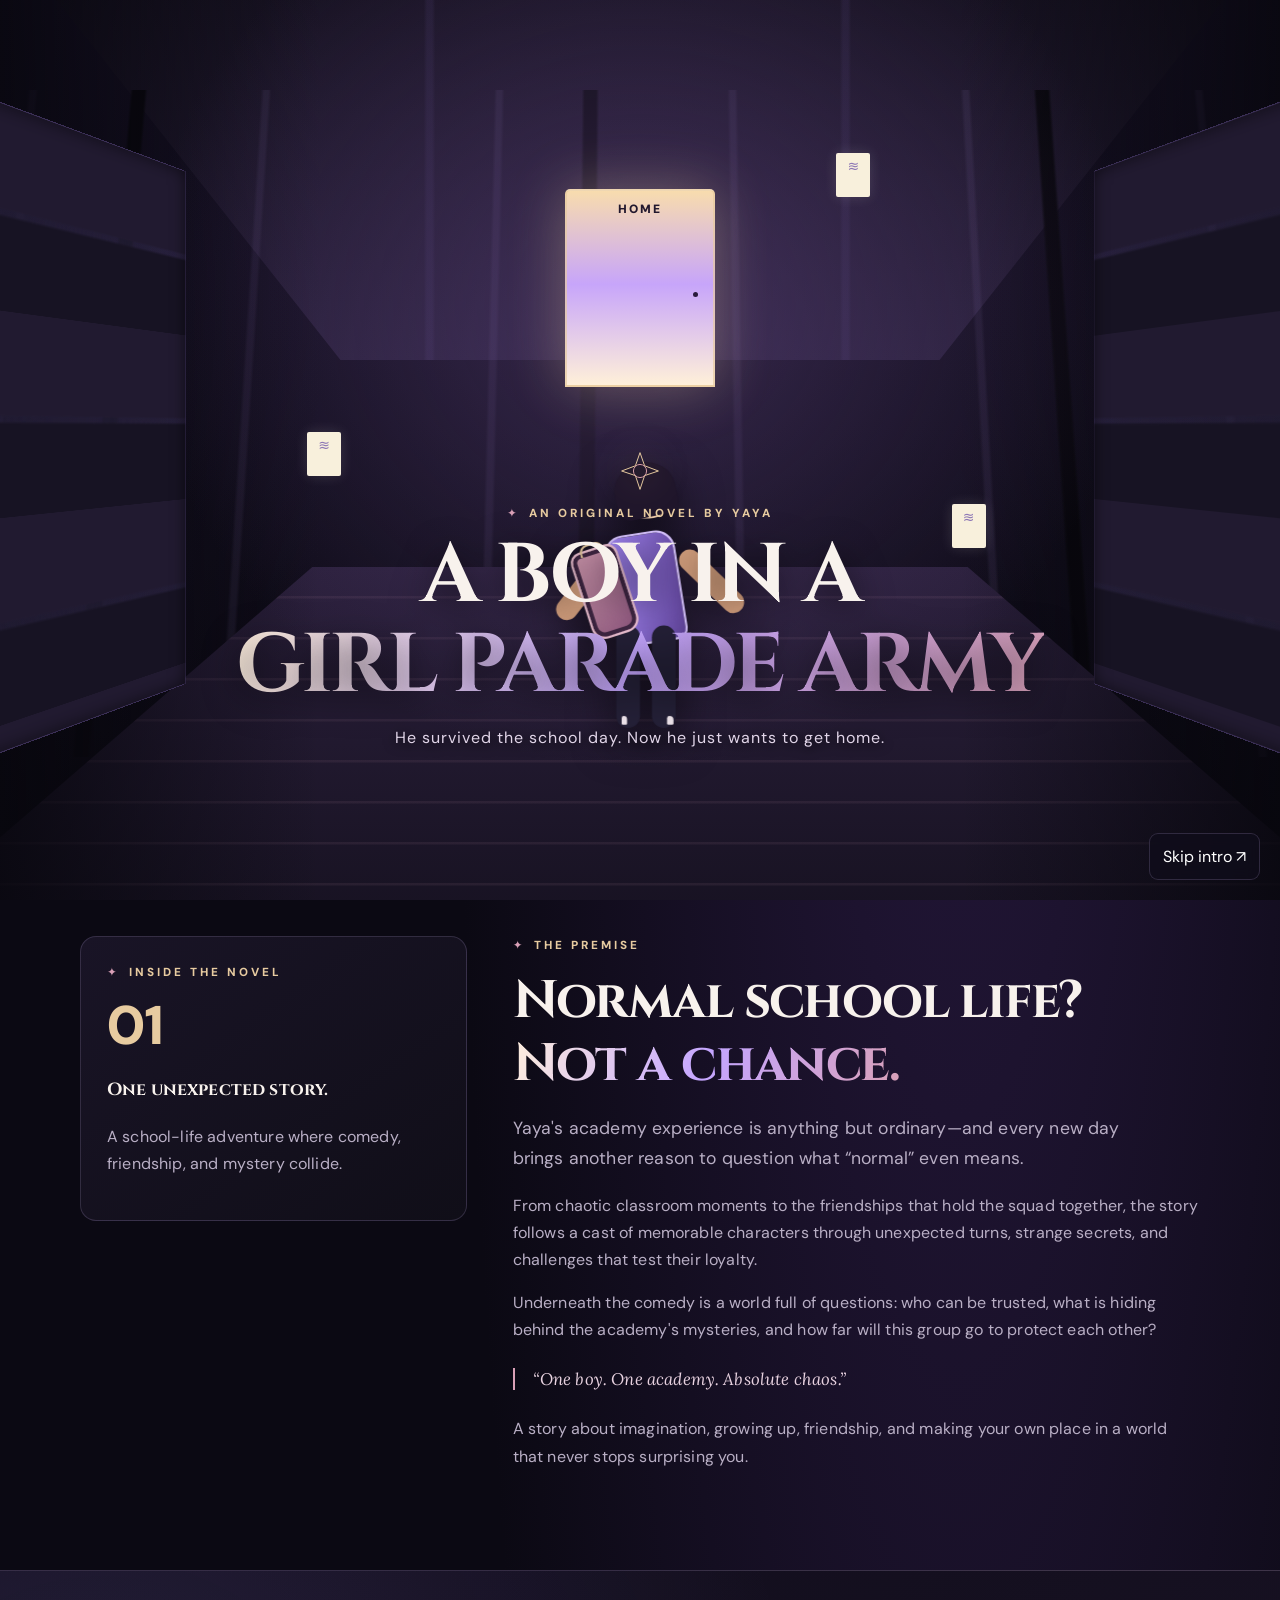
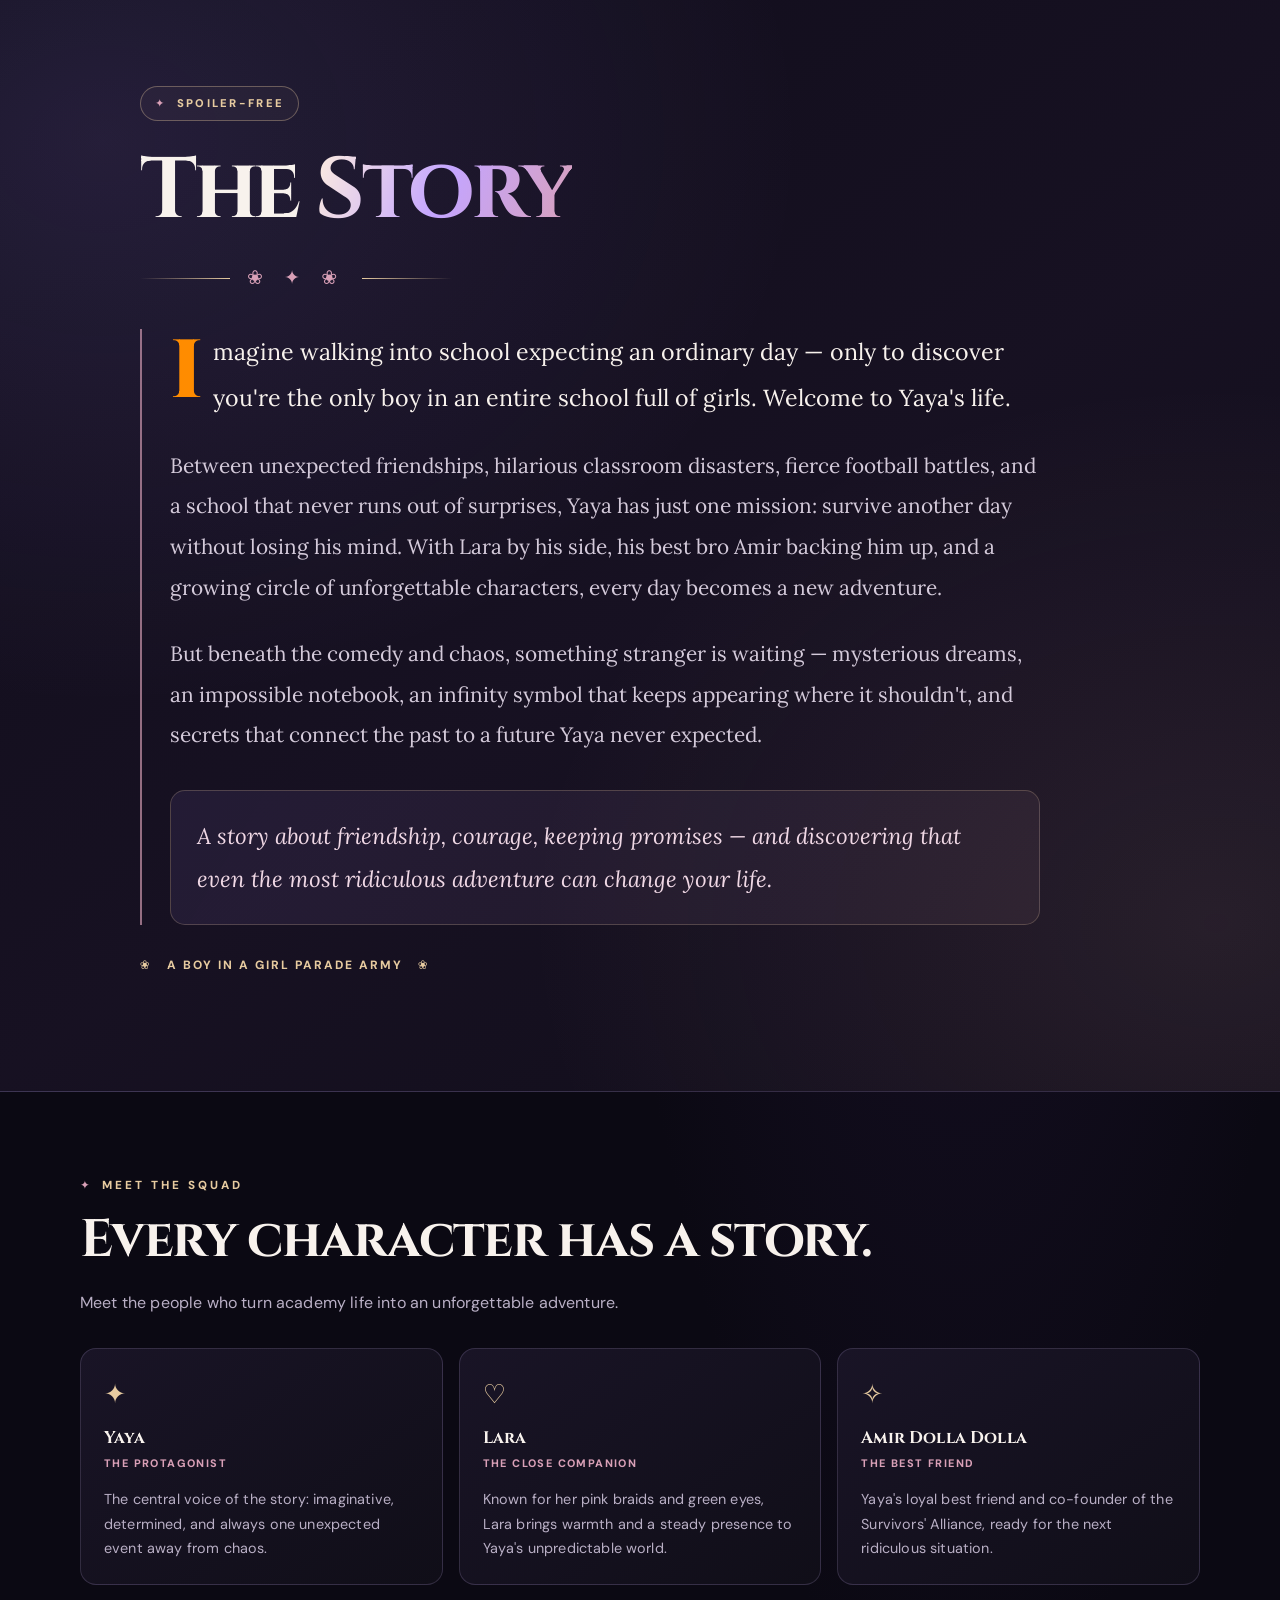
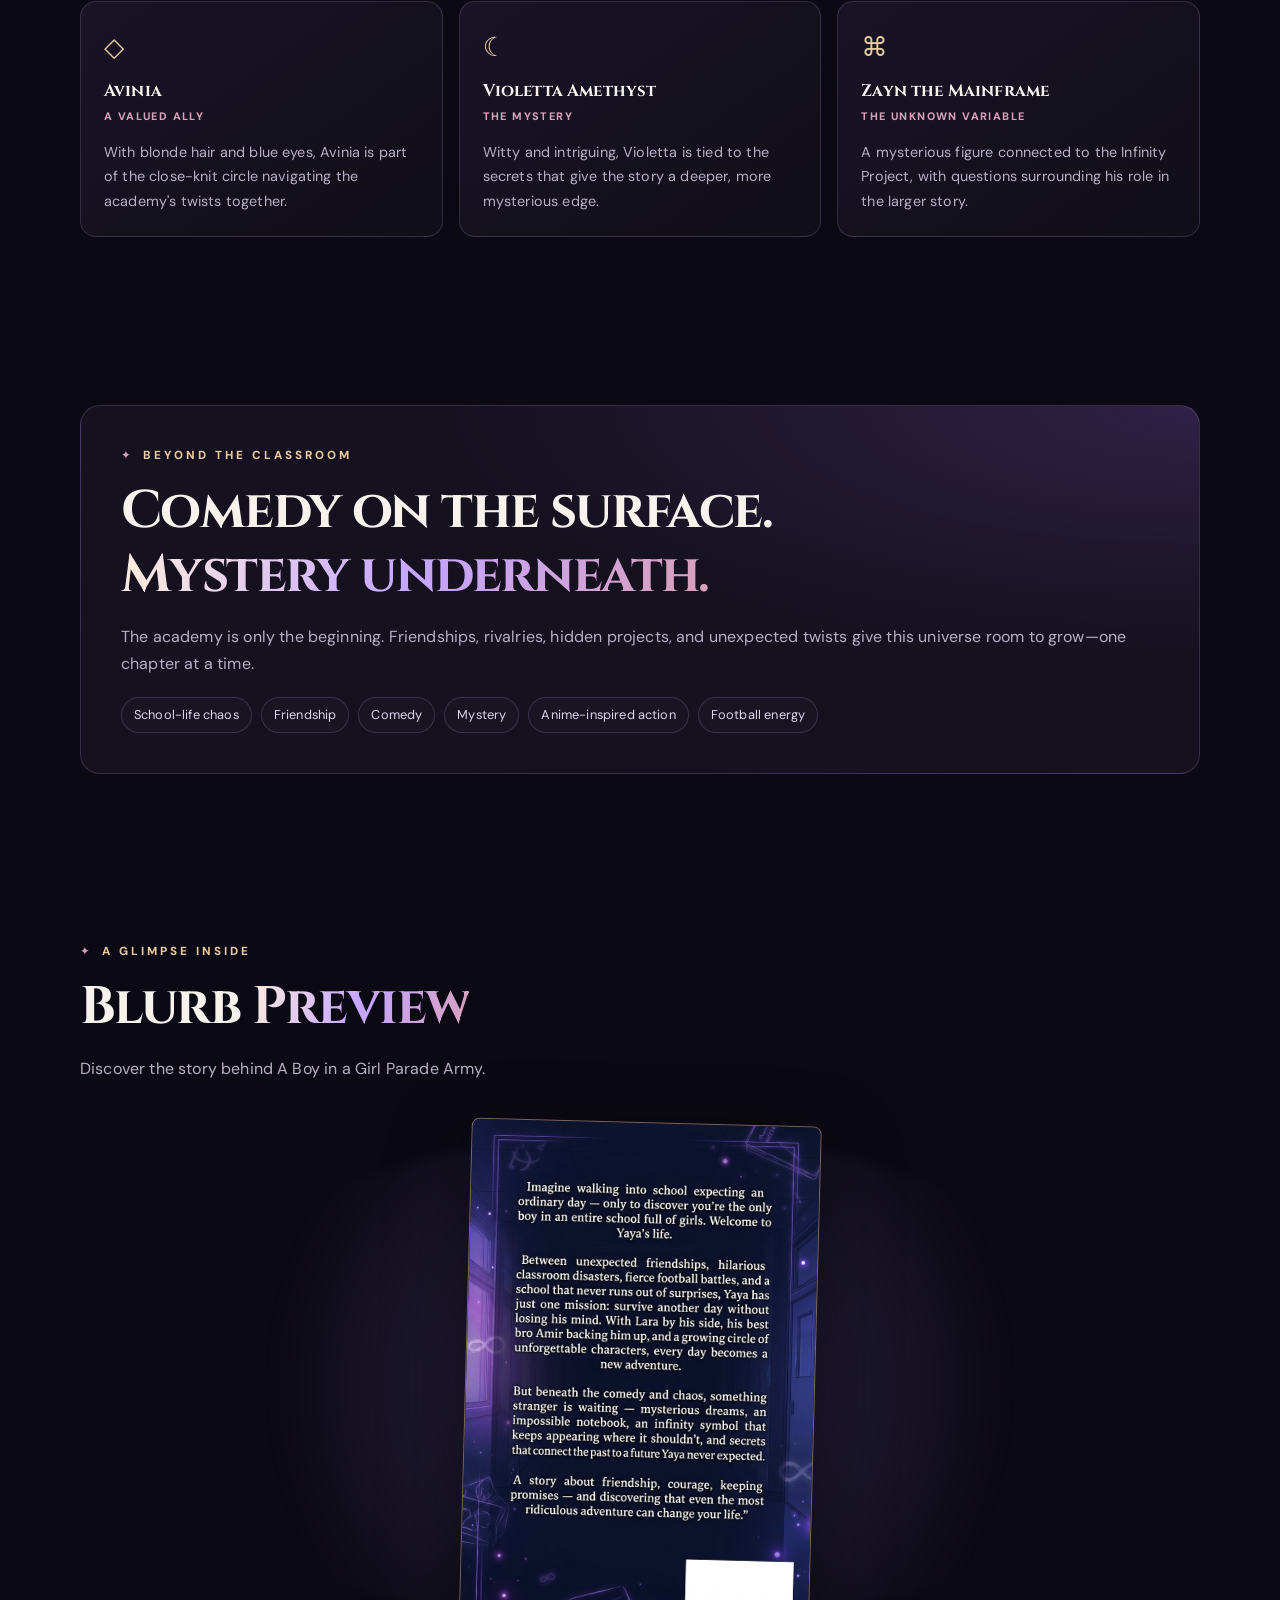
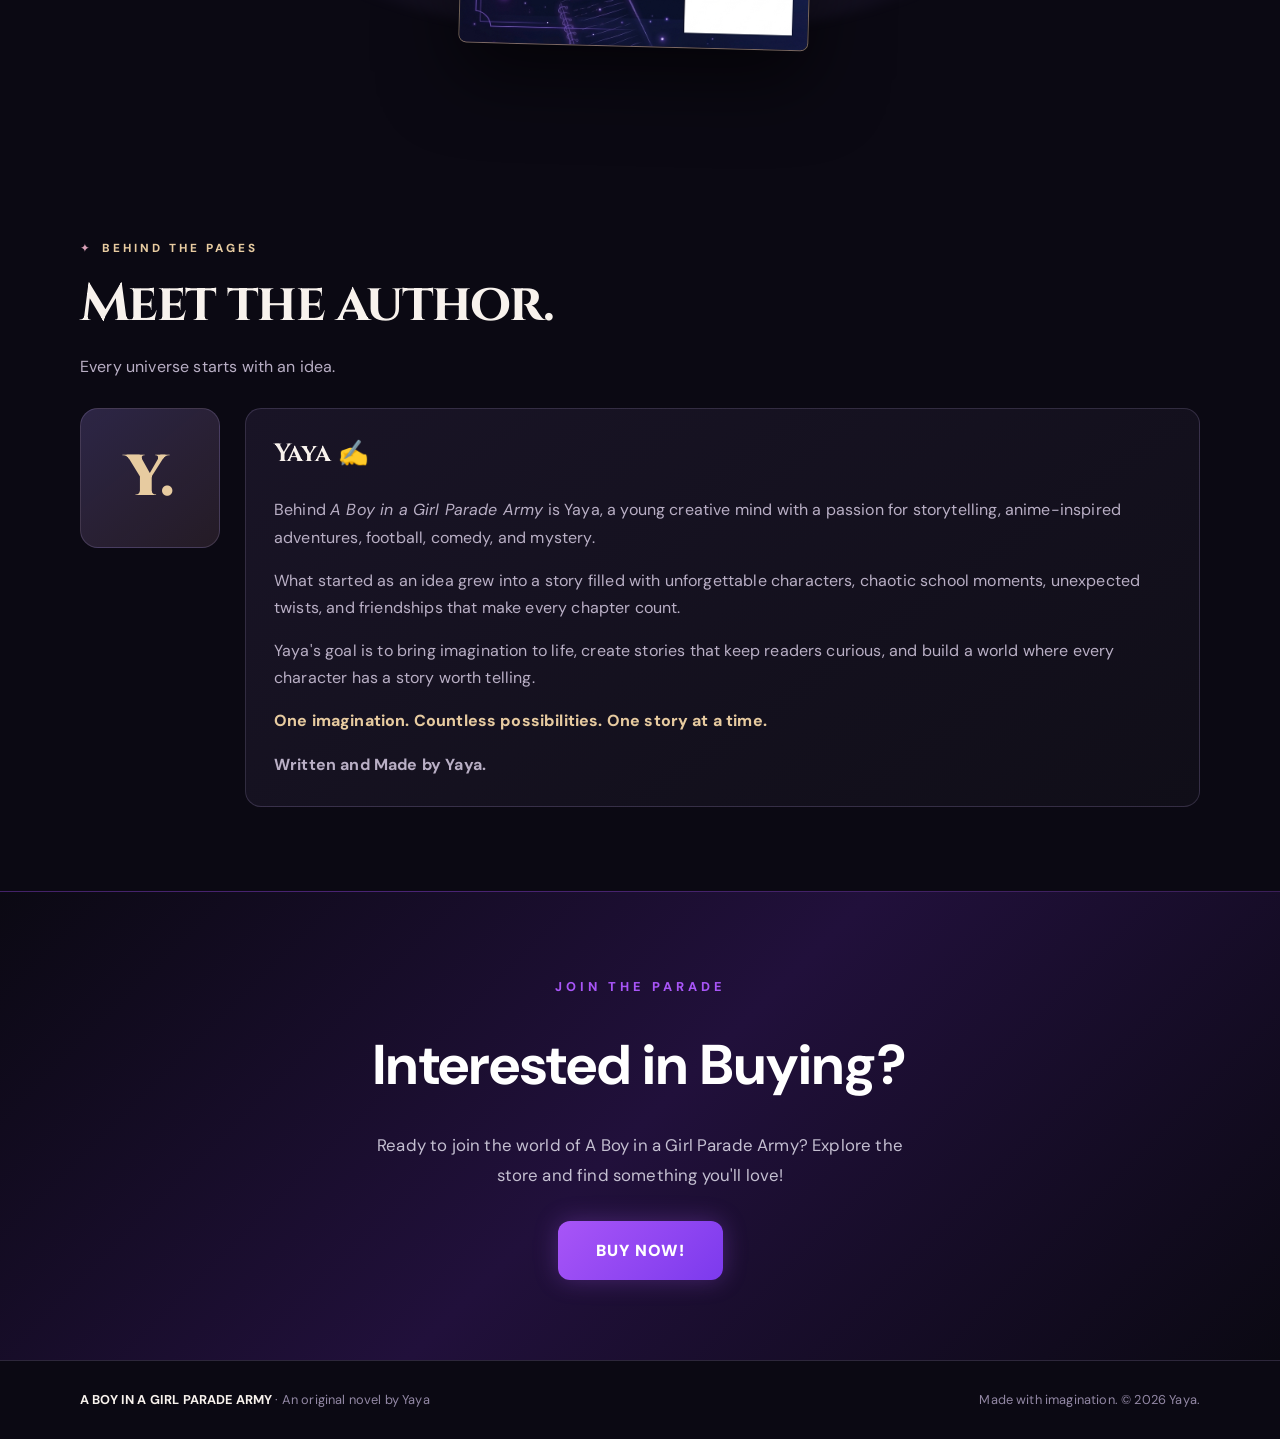
==== commit 46c28b03: "Add Buy Now section linking to store" ====
--- a/index.html
+++ b/index.html
@@ -4,24 +4,75 @@
     <meta charset="UTF-8" />
     <meta name="viewport" content="width=device-width, initial-scale=1" />
     <meta name="theme-color" content="#0b0913" />
+    <meta name="color-scheme" content="dark" />
+    <meta name="robots" content="index, follow, max-image-preview:large" />
+
+    <!-- SEO -->
+    <title>A Boy in a Girl Parade Army | Official Novel by Yaya</title>
     <meta
       name="description"
-      content="Enter A Boy in a Girl Parade Army, an original anime-inspired school-life, comedy, friendship and mystery novel by Yaya."
+      content="Discover A Boy in a Girl Parade Army, an original school-life comedy by Yaya filled with friendship, academy adventures, football, and mystery."
     />
+    <link rel="canonical" href="https://parade-army.cc.cd/" />
+
+    <!-- Social sharing: Open Graph -->
     <meta property="og:type" content="website" />
-    <meta property="og:title" content="A Boy in a Girl Parade Army | Yaya" />
+    <meta property="og:site_name" content="A Boy in a Girl Parade Army" />
+    <meta
+      property="og:title"
+      content="A Boy in a Girl Parade Army | Official Novel by Yaya"
+    />
     <meta
       property="og:description"
-      content="One boy. One academy. Absolute chaos. Discover the story, meet the squad, and explore the mysteries behind the academy."
+      content="One boy. One academy. Absolute chaos. Discover Yaya's original novel, meet the squad, and explore the academy's mysteries."
     />
-    <meta property="og:image" content="cover.jpg" />
-    <meta name="color-scheme" content="dark" />
-    <title>A Boy in a Girl Parade Army | Yaya</title>
+    <meta property="og:url" content="https://parade-army.cc.cd/" />
+    <meta property="og:image" content="https://parade-army.cc.cd/cover.png" />
+    <meta
+      property="og:image:alt"
+      content="Cover artwork for A Boy in a Girl Parade Army by Yaya"
+    />
+
+    <!-- X / Twitter sharing -->
+    <meta name="twitter:card" content="summary_large_image" />
+    <meta name="twitter:title" content="A Boy in a Girl Parade Army | Yaya" />
+    <meta
+      name="twitter:description"
+      content="One boy. One academy. Absolute chaos. Explore Yaya's original school-life comedy novel."
+    />
+    <meta name="twitter:image" content="https://parade-army.cc.cd/cover.png" />
+
+    <!-- Structured data -->
+    <script type="application/ld+json">
+      {
+        "@context": "https://schema.org",
+        "@type": "WebSite",
+        "name": "A Boy in a Girl Parade Army",
+        "url": "https://parade-army.cc.cd/",
+        "description": "An original school-life comedy novel by Yaya featuring friendship, academy adventures, football, and mystery.",
+        "inLanguage": "en",
+        "author": {
+          "@type": "Person",
+          "name": "Yaya"
+        }
+      }
+    </script>
+
+    <!-- Sitemap -->
+    <link
+      rel="sitemap"
+      type="application/xml"
+      href="https://parade-army.cc.cd/sitemap.xml"
+    />
+
+    <!-- Favicon -->
     <link
       rel="icon"
       type="image/svg+xml"
       href="data:image/svg+xml,%3Csvg xmlns='http://www.w3.org/2000/svg' viewBox='0 0 64 64'%3E%3Crect width='64' height='64' rx='16' fill='%230b0913'/%3E%3Crect x='1' y='1' width='62' height='62' rx='15' fill='none' stroke='%23e7cba0' stroke-opacity='.65'/%3E%3Cpath d='M32 20 C22 7 9 20 18 30 L32 44 L46 30 C55 20 42 7 32 20Z' fill='none' stroke='%23c7a5fa' stroke-width='4' stroke-linecap='round' stroke-linejoin='round'/%3E%3Cpath d='M32 13 L35 21 L43 24 L35 27 L32 35 L29 27 L21 24 L29 21Z' fill='%23e7cba0'/%3E%3Ccircle cx='47' cy='45' r='3' fill='%23e9a6cf'/%3E%3C/svg%3E"
     />
+
+    <!-- Fonts -->
     <link rel="preconnect" href="https://fonts.googleapis.com" />
     <link rel="preconnect" href="https://fonts.gstatic.com" crossorigin />
     <link
@@ -1379,6 +1430,70 @@
         }
         .cover {
           transform: none;
+        }
+      }
+      /* BUY NOW SECTION */
+      .buy-now-section {
+        padding: 80px 20px;
+        text-align: center;
+        background: linear-gradient(135deg, #0b0913, #21103b, #0b0913);
+        border-top: 1px solid rgba(168, 85, 247, 0.3);
+      }
+
+      .buy-now-content {
+        max-width: 700px;
+        margin: 0 auto;
+      }
+
+      .buy-now-label {
+        color: #a855f7;
+        font-size: 0.8rem;
+        font-weight: 800;
+        letter-spacing: 4px;
+      }
+
+      .buy-now-section h2 {
+        color: #fff;
+        font-size: clamp(2rem, 5vw, 3.5rem);
+        margin: 18px 0;
+      }
+
+      .buy-now-section p {
+        color: #c4bfd1;
+        font-size: 1.05rem;
+        line-height: 1.8;
+        margin: 0 auto 30px;
+        max-width: 550px;
+      }
+
+      .buy-now-button {
+        display: inline-block;
+        padding: 16px 38px;
+        background: linear-gradient(135deg, #a855f7, #7c3aed);
+        color: #fff;
+        text-decoration: none;
+        font-weight: 900;
+        letter-spacing: 1px;
+        border-radius: 12px;
+        box-shadow: 0 0 25px rgba(168, 85, 247, 0.3);
+        transition:
+          transform 0.25s ease,
+          box-shadow 0.25s ease;
+      }
+
+      .buy-now-button:hover {
+        transform: translateY(-4px);
+        box-shadow: 0 0 35px rgba(168, 85, 247, 0.6);
+      }
+
+      .buy-now-button:focus-visible {
+        outline: 3px solid #fff;
+        outline-offset: 5px;
+      }
+
+      @media (prefers-reduced-motion: reduce) {
+        .buy-now-button {
+          transition: none;
         }
       }
     </style>
@@ -1475,6 +1590,7 @@
           <a href="#world">The World</a>
           <a href="#blurbpreview">Blurb Preview</a>
           <a href="#author">The Author</a>
+          <a href="make-your-character.html">Make Your Character</a>
         </div>
       </nav>
     </header>
@@ -1494,6 +1610,8 @@
                 >Explore the story <span aria-hidden="true">↗</span></a
               ><a class="btn secondary" href="#characters"
                 >Meet the characters</a
+              ><a class="btn secondary" href="make-your-character.html"
+                >Create your character ✨</a
               >
             </div>
             <div class="meta">
@@ -1505,7 +1623,7 @@
             <div class="cover">
               <img
                 id="coverImage"
-                src="cover.jpg"
+                src="cover.png"
                 alt="Cover artwork for A Boy in a Girl Parade Army"
                 width="900"
                 height="1350"
@@ -1711,33 +1829,33 @@
           </div>
         </div>
       </section>
-      
-<section id="blurbpreview" aria-labelledby="blurbpreview-title">
-  <div class="container">
-    <div class="reveal">
-      <div class="eyebrow">A glimpse inside</div>
 
-      <h2 class="section-title" id="blurbpreview-title">
-        Blurb <span class="gradient">Preview</span>
-      </h2>
+      <section id="blurbpreview" aria-labelledby="blurbpreview-title">
+        <div class="container">
+          <div class="reveal">
+            <div class="eyebrow">A glimpse inside</div>
 
-      <p class="section-intro">
-        Discover the story behind A Boy in a Girl Parade Army.
-      </p>
-    </div>
+            <h2 class="section-title" id="blurbpreview-title">
+              Blurb <span class="gradient">Preview</span>
+            </h2>
 
-    <div class="cover-wrap reveal">
-      <div class="cover">
-        <img
-          src="blurb.jpg"
-          alt="A Boy in a Girl Parade Army — blurb preview"
-          width="900"
-          height="1350"
-        />
-      </div>
-    </div>
-  </div>
-</section>
+            <p class="section-intro">
+              Discover the story behind A Boy in a Girl Parade Army.
+            </p>
+          </div>
+
+          <div class="cover-wrap reveal">
+            <div class="cover">
+              <img
+                src="blurb.jpg"
+                alt="A Boy in a Girl Parade Army — blurb preview"
+                width="900"
+                height="1350"
+              />
+            </div>
+          </div>
+        </div>
+      </section>
 
       <section id="author">
         <div class="container">
@@ -1773,6 +1891,18 @@
           </div>
         </div>
       </section>
+      <!-- BUY NOW SECTION -->
+      <section id="BUY_NOW" class="buy-now-section">
+        <div class="buy-now-content">
+          <span class="buy-now-label">JOIN THE PARADE</span>
+          <h2>Interested in Buying?</h2>
+          <p>
+            Ready to join the world of A Boy in a Girl Parade Army? Explore the
+            store and find something you'll love!
+          </p>
+          <a href="store.html" class="buy-now-button">BUY NOW!</a>
+        </div>
+      </section>
     </main>
     <footer>
       <div class="container">
@@ -1891,4 +2021,4 @@
       })();
     </script>
   </body>
-</html>+</html>
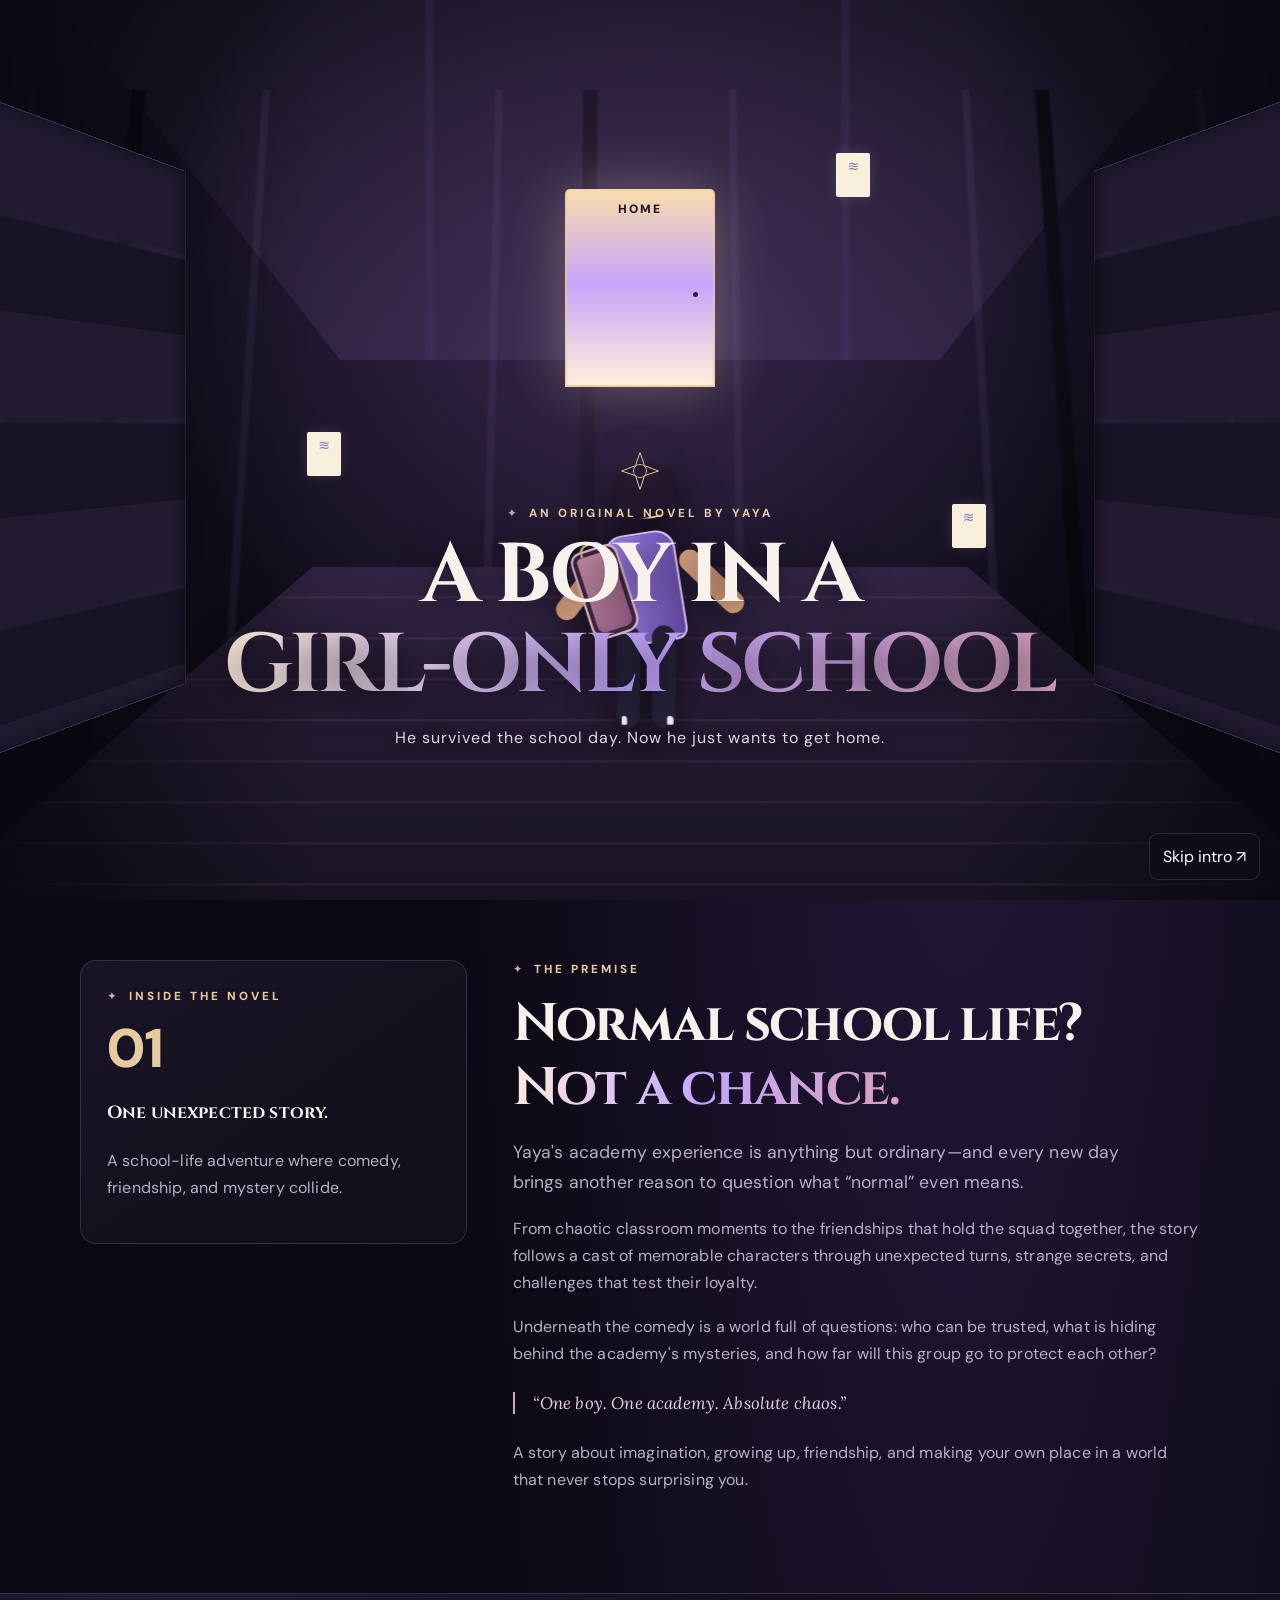
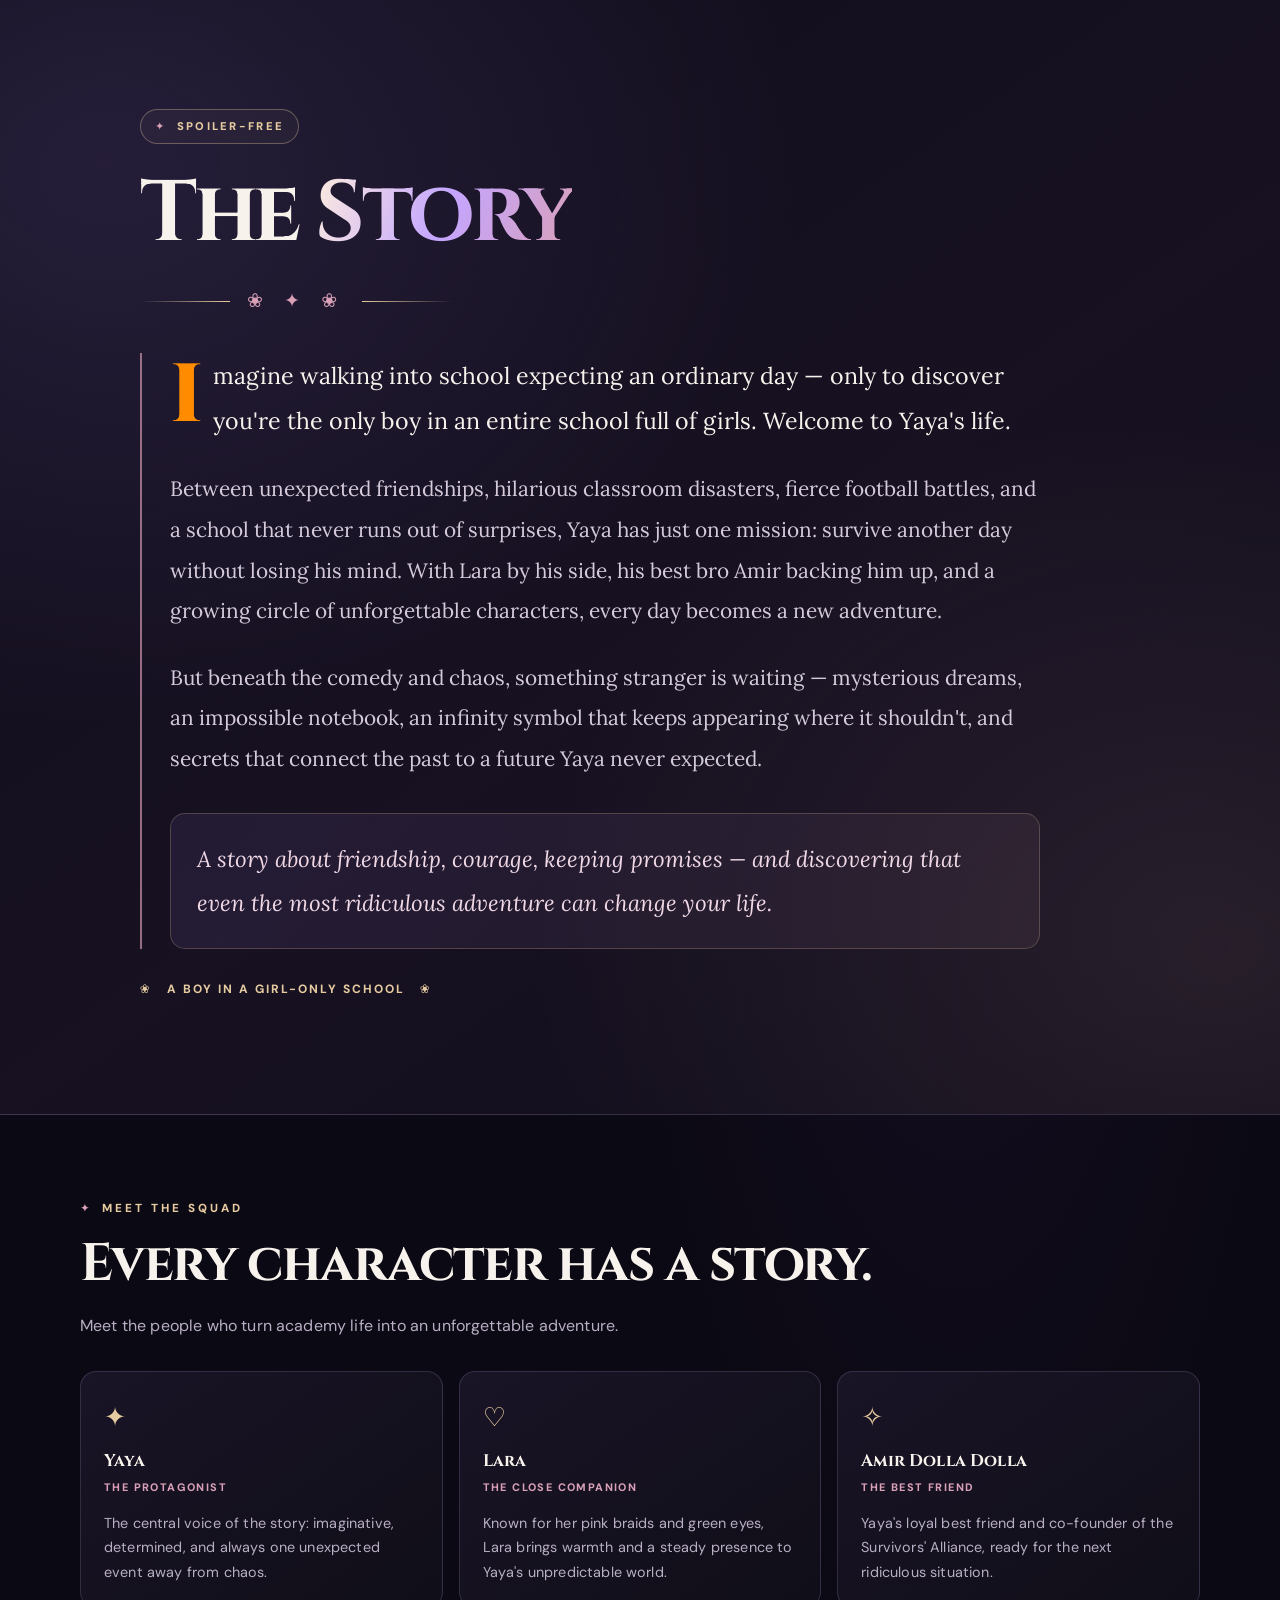
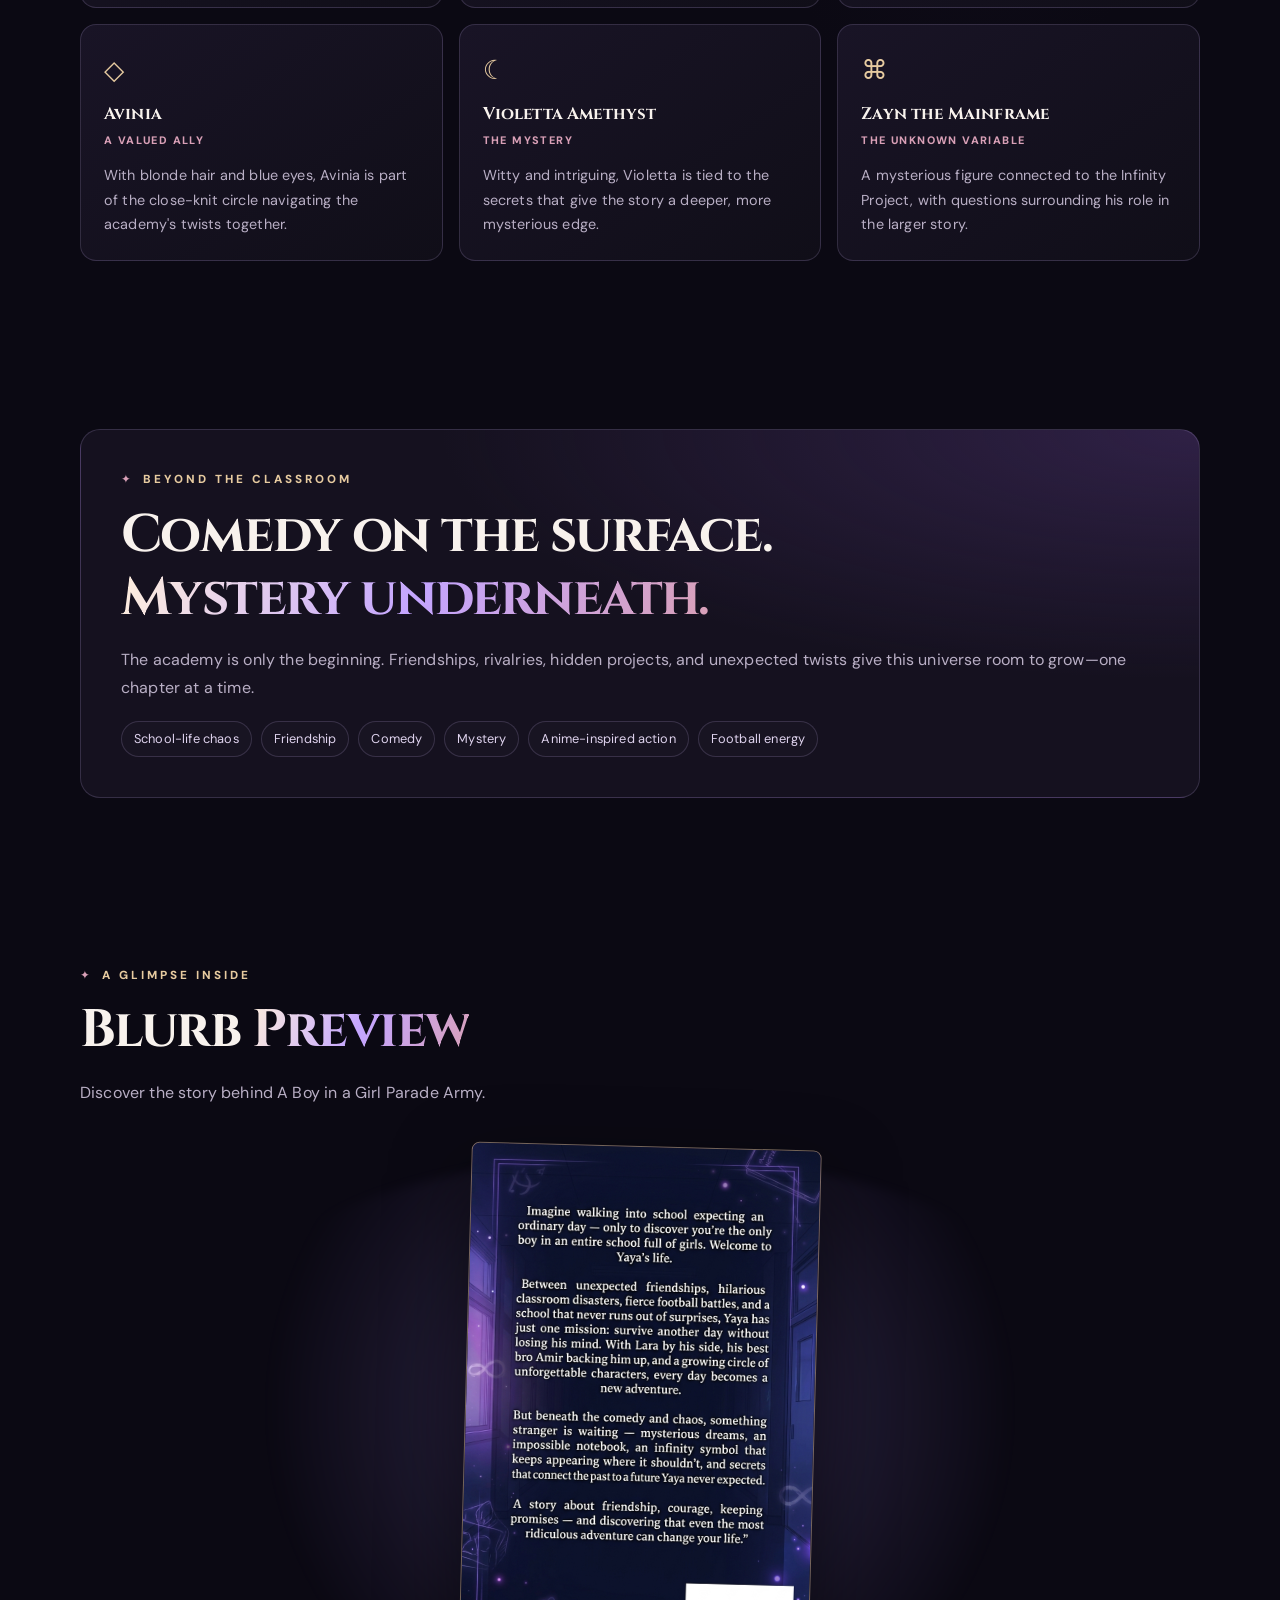
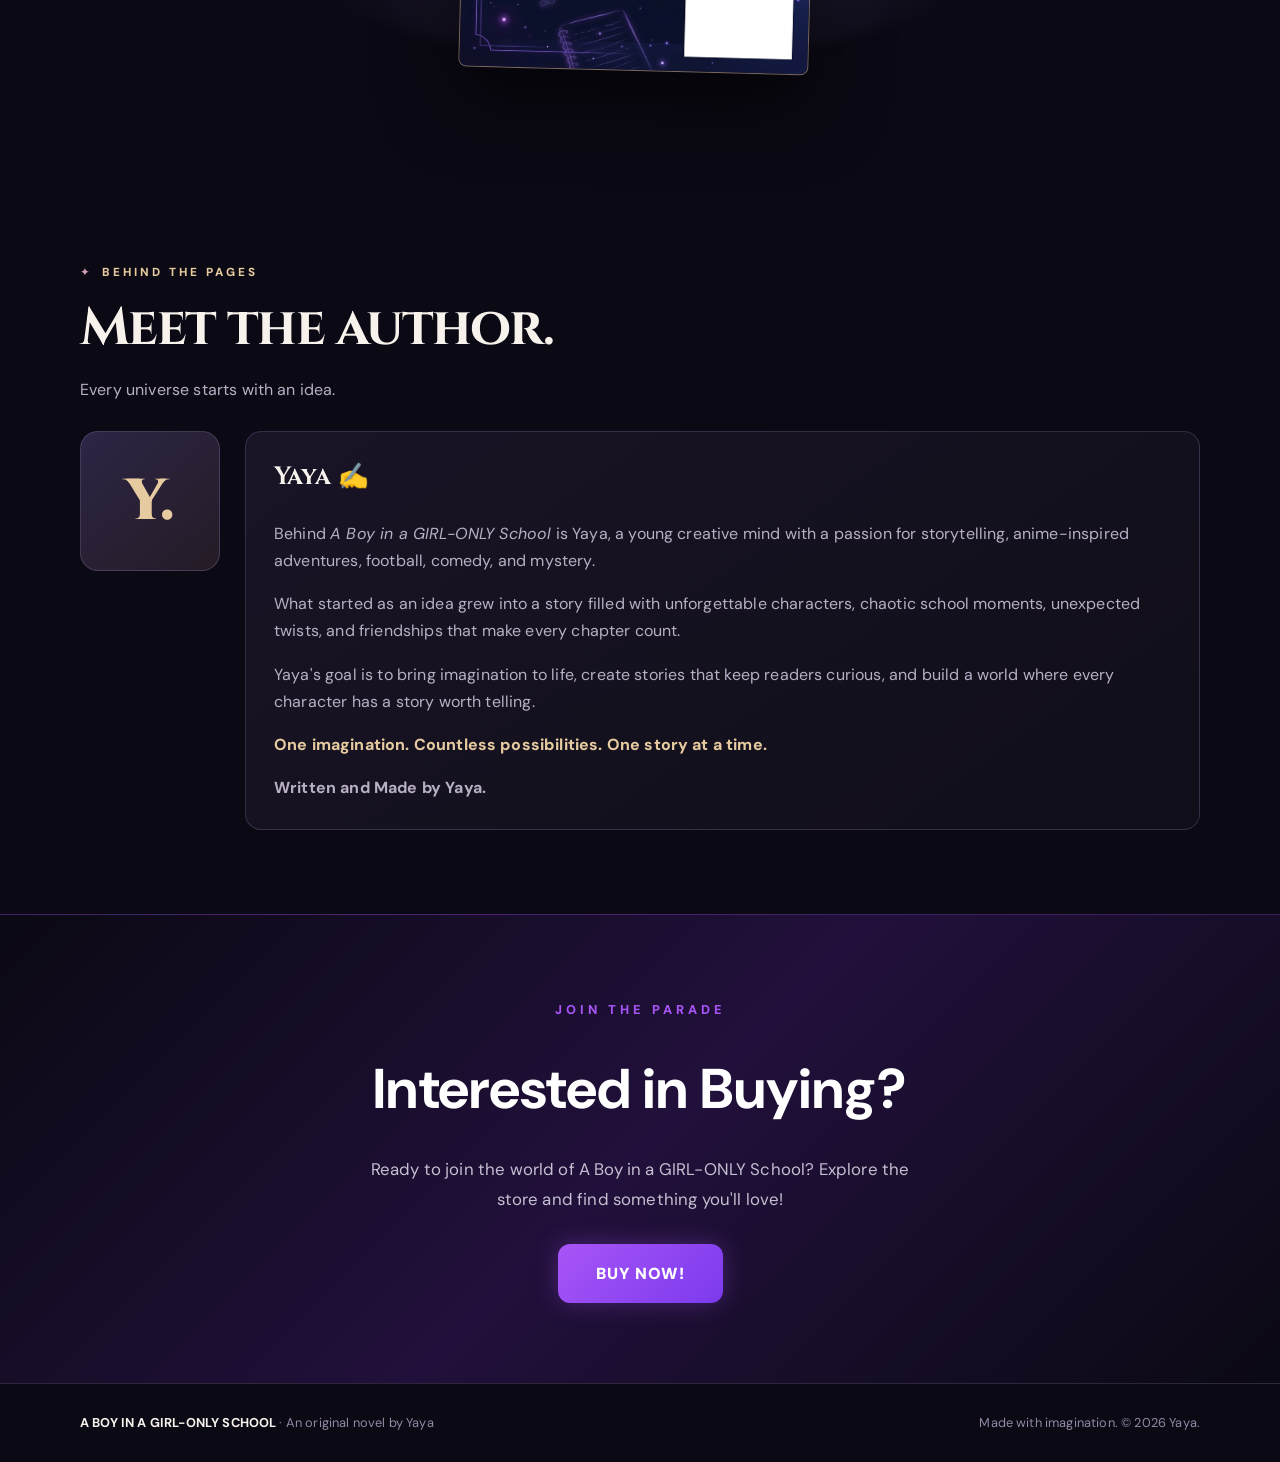
==== commit 2e3ff18b: "Rebrand store page to A Boy in a GIRL-ONLY School" ====
--- a/index.html
+++ b/index.html
@@ -8,19 +8,19 @@
     <meta name="robots" content="index, follow, max-image-preview:large" />
 
     <!-- SEO -->
-    <title>A Boy in a Girl Parade Army | Official Novel by Yaya</title>
+    <title>A Boy in a GIRL-ONLY School | Official Novel by Yaya</title>
     <meta
       name="description"
-      content="Discover A Boy in a Girl Parade Army, an original school-life comedy by Yaya filled with friendship, academy adventures, football, and mystery."
+      content="Discover A Boy in a GIRL-ONLY School, an original school-life comedy by Yaya filled with friendship, academy adventures, football, and mystery."
     />
     <link rel="canonical" href="https://parade-army.cc.cd/" />
 
     <!-- Social sharing: Open Graph -->
     <meta property="og:type" content="website" />
-    <meta property="og:site_name" content="A Boy in a Girl Parade Army" />
+    <meta property="og:site_name" content="A Boy in a GIRL-ONLY School" />
     <meta
       property="og:title"
-      content="A Boy in a Girl Parade Army | Official Novel by Yaya"
+      content="A Boy in a GIRL-ONLY School | Official Novel by Yaya"
     />
     <meta
       property="og:description"
@@ -30,12 +30,12 @@
     <meta property="og:image" content="https://parade-army.cc.cd/cover.png" />
     <meta
       property="og:image:alt"
-      content="Cover artwork for A Boy in a Girl Parade Army by Yaya"
+      content="Cover artwork for A Boy in a GIRL-ONLY School by Yaya"
     />
 
     <!-- X / Twitter sharing -->
     <meta name="twitter:card" content="summary_large_image" />
-    <meta name="twitter:title" content="A Boy in a Girl Parade Army | Yaya" />
+    <meta name="twitter:title" content="A Boy in a GIRL-ONLY School | Yaya" />
     <meta
       name="twitter:description"
       content="One boy. One academy. Absolute chaos. Explore Yaya's original school-life comedy novel."
@@ -47,7 +47,7 @@
       {
         "@context": "https://schema.org",
         "@type": "WebSite",
-        "name": "A Boy in a Girl Parade Army",
+        "name": "A Boy in a GIRL-ONLY School",
         "url": "https://parade-army.cc.cd/",
         "description": "An original school-life comedy novel by Yaya featuring friendship, academy adventures, football, and mystery.",
         "inLanguage": "en",
@@ -1557,7 +1557,7 @@
         </svg>
         <div class="eyebrow">An original novel by Yaya</div>
         <h2 class="intro-title">
-          A BOY IN A<br /><span class="gradient">GIRL PARADE ARMY</span>
+          A BOY IN A<br /><span class="gradient">GIRL-ONLY SCHOOL</span>
         </h2>
         <div class="intro-sub">
           He survived the school day. Now he just wants to get home.
@@ -1570,9 +1570,9 @@
         <a
           class="logo"
           href="#home"
-          aria-label="A Boy in a Girl Parade Army — Home"
+          aria-label="A Boy in a GIRL-ONLY SCHOOL — Home"
           ><span class="logo-top">A BOY IN A</span
-          ><span class="logo-bottom">GIRL PARADE ARMY</span></a
+          ><span class="logo-bottom">GIRL-ONLY SCHOOL</span></a
         >
         <button
           class="menu"
@@ -1590,6 +1590,7 @@
           <a href="#world">The World</a>
           <a href="#blurbpreview">Blurb Preview</a>
           <a href="#author">The Author</a>
+          <a href="#buy_now">BUY NOW!</a>
           <a href="make-your-character.html">Make Your Character</a>
         </div>
       </nav>
@@ -1599,7 +1600,7 @@
         <div class="container hero-grid">
           <div class="hero-copy reveal">
             <div class="eyebrow">An anime-inspired novel</div>
-            <h1>A BOY IN A <span class="gradient">GIRL PARADE ARMY</span></h1>
+            <h1>A BOY IN A <span class="gradient">GIRL-ONLY SCHOOL</span></h1>
             <p class="lead">
               One boy. One academy. Absolute chaos. Step into a story of
               unpredictable school days, unforgettable friendships, hilarious
@@ -1632,7 +1633,7 @@
                 <div>
                   <strong
                     >A BOY IN A<br /><span class="gradient"
-                      >GIRL PARADE ARMY</span
+                      >GIRL-ONLY SCHOOL</span
                     ></strong
                   ><span>AN ORIGINAL NOVEL BY YAYA</span>
                 </div>
@@ -1732,7 +1733,7 @@
               </p>
             </div>
             <div class="blurb-bottom">
-              ❀ &nbsp; A Boy in a Girl Parade Army &nbsp; ❀
+              ❀ &nbsp; A Boy in a GIRL-ONLY School &nbsp; ❀
             </div>
           </div>
         </div>
@@ -1848,7 +1849,7 @@
             <div class="cover">
               <img
                 src="blurb.jpg"
-                alt="A Boy in a Girl Parade Army — blurb preview"
+                alt="A Boy in a GIRL-ONLY SCHOOL — blurb preview"
                 width="900"
                 height="1350"
               />
@@ -1869,7 +1870,7 @@
             <div class="author-box">
               <h3>Yaya ✍️</h3>
               <p>
-                Behind <em>A Boy in a Girl Parade Army</em> is Yaya, a young
+                Behind <em>A Boy in a GIRL-ONLY School</em> is Yaya, a young
                 creative mind with a passion for storytelling, anime-inspired
                 adventures, football, comedy, and mystery.
               </p>
@@ -1892,12 +1893,12 @@
         </div>
       </section>
       <!-- BUY NOW SECTION -->
-      <section id="BUY_NOW" class="buy-now-section">
+      <section id="buy_now" class="buy-now-section">
         <div class="buy-now-content">
           <span class="buy-now-label">JOIN THE PARADE</span>
           <h2>Interested in Buying?</h2>
           <p>
-            Ready to join the world of A Boy in a Girl Parade Army? Explore the
+            Ready to join the world of A Boy in a GIRL-ONLY School? Explore the
             store and find something you'll love!
           </p>
           <a href="store.html" class="buy-now-button">BUY NOW!</a>
@@ -1907,7 +1908,7 @@
     <footer>
       <div class="container">
         <span
-          ><strong>A BOY IN A GIRL PARADE ARMY</strong> · An original novel by
+          ><strong>A BOY IN A GIRL-ONLY SCHOOL</strong> · An original novel by
           Yaya</span
         ><span>Made with imagination. © <span id="year"></span> Yaya.</span>
       </div>
